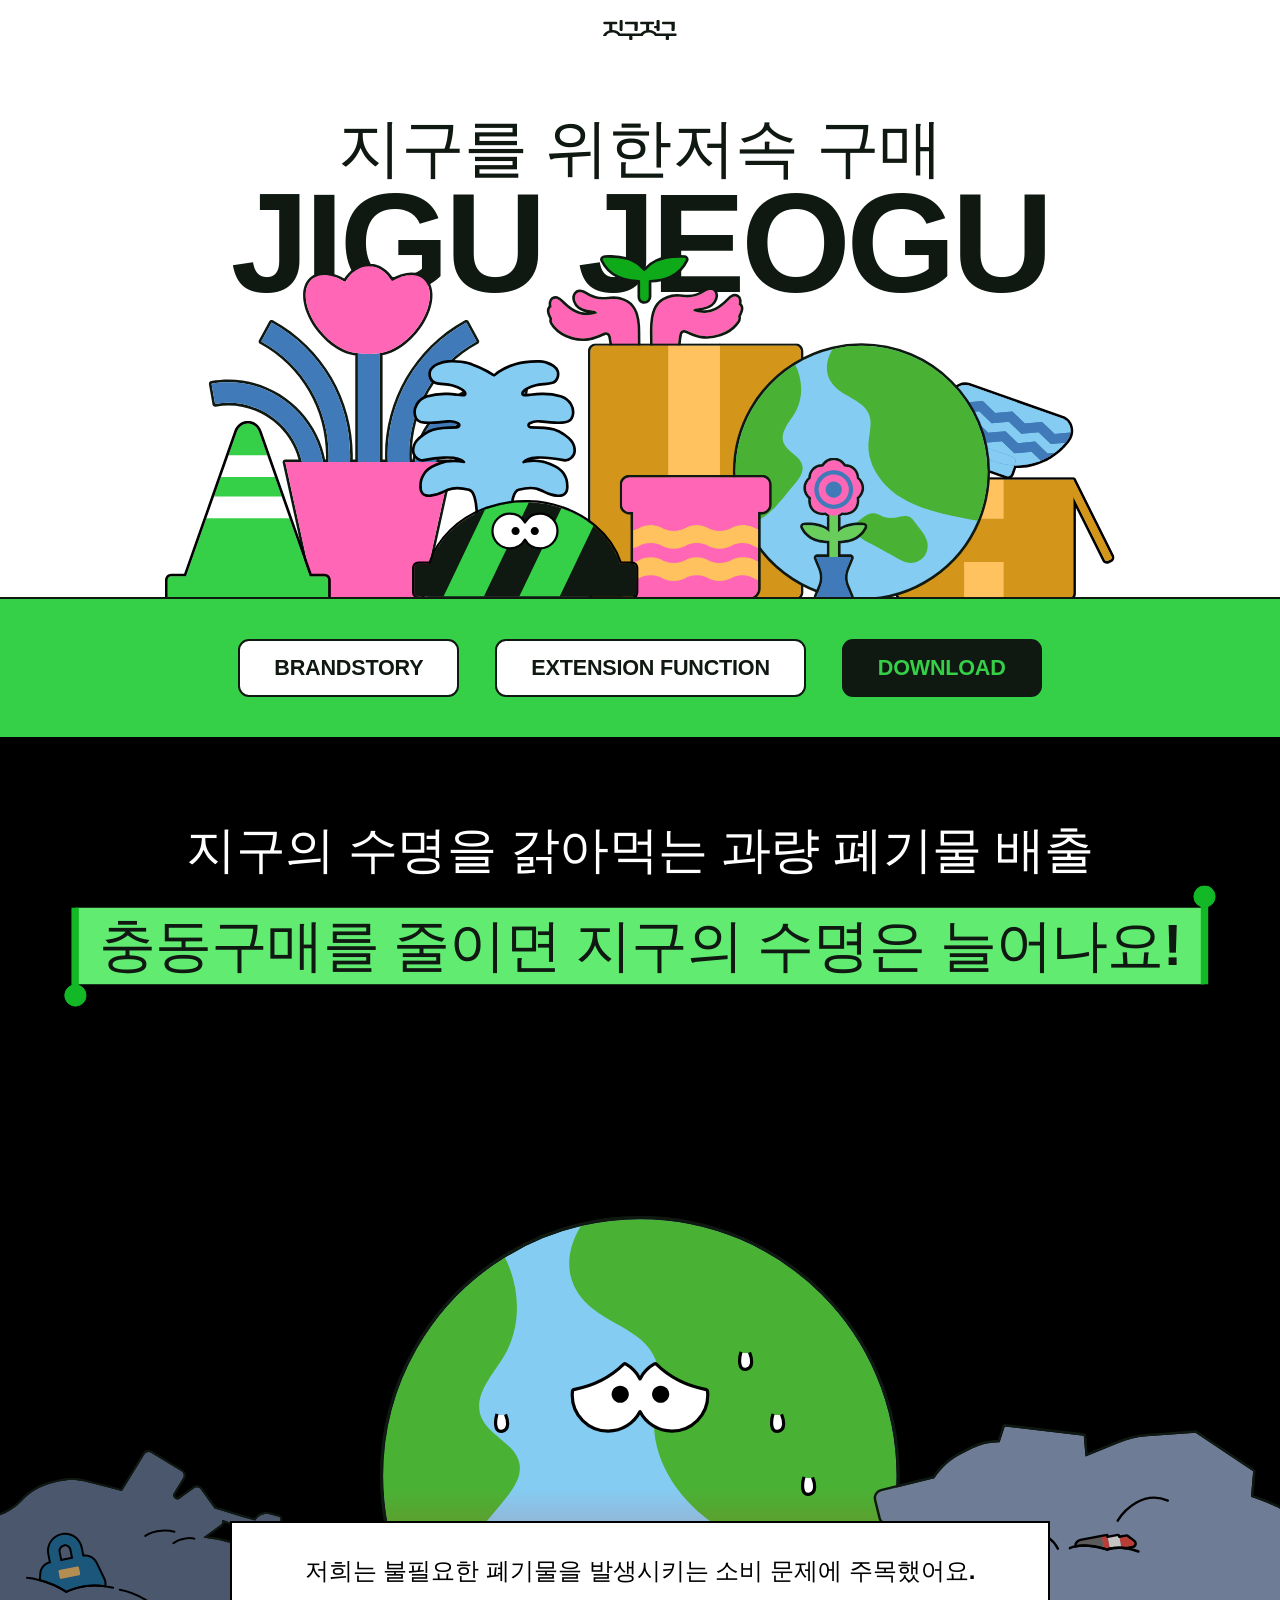
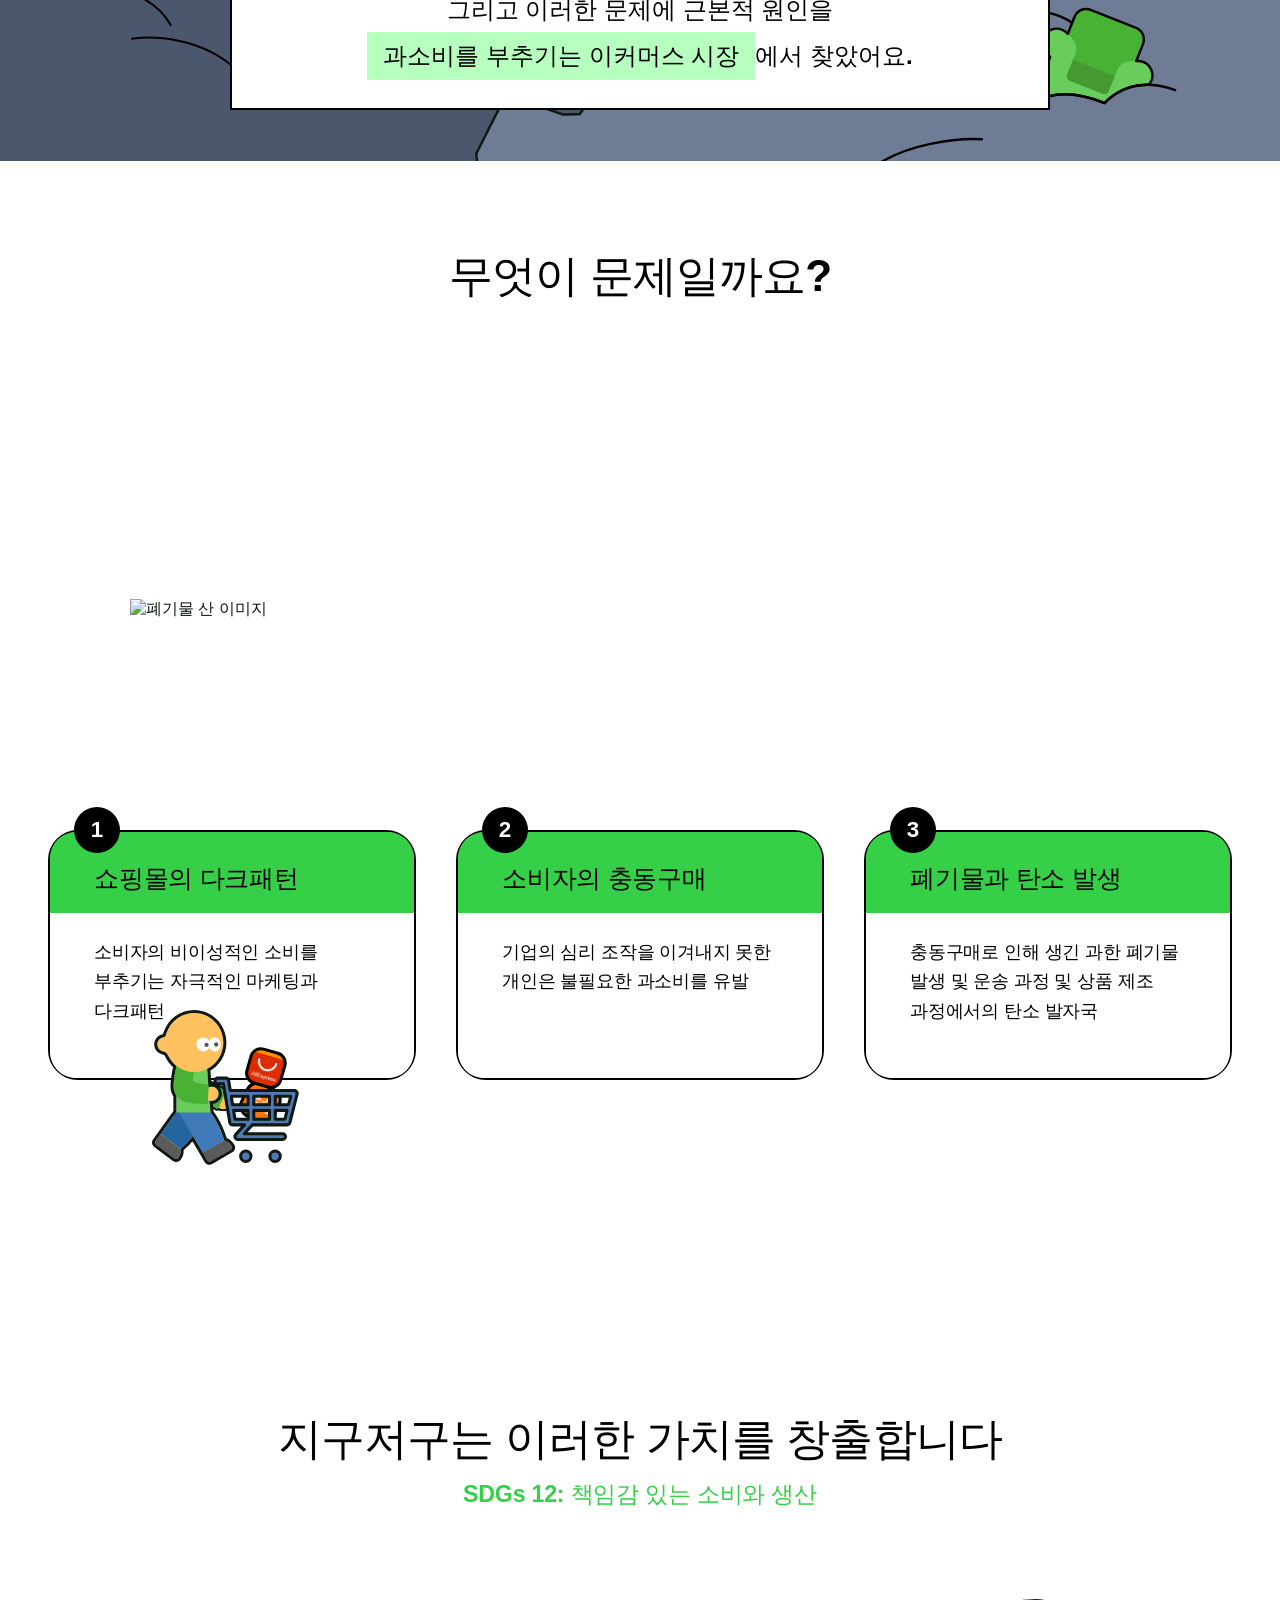
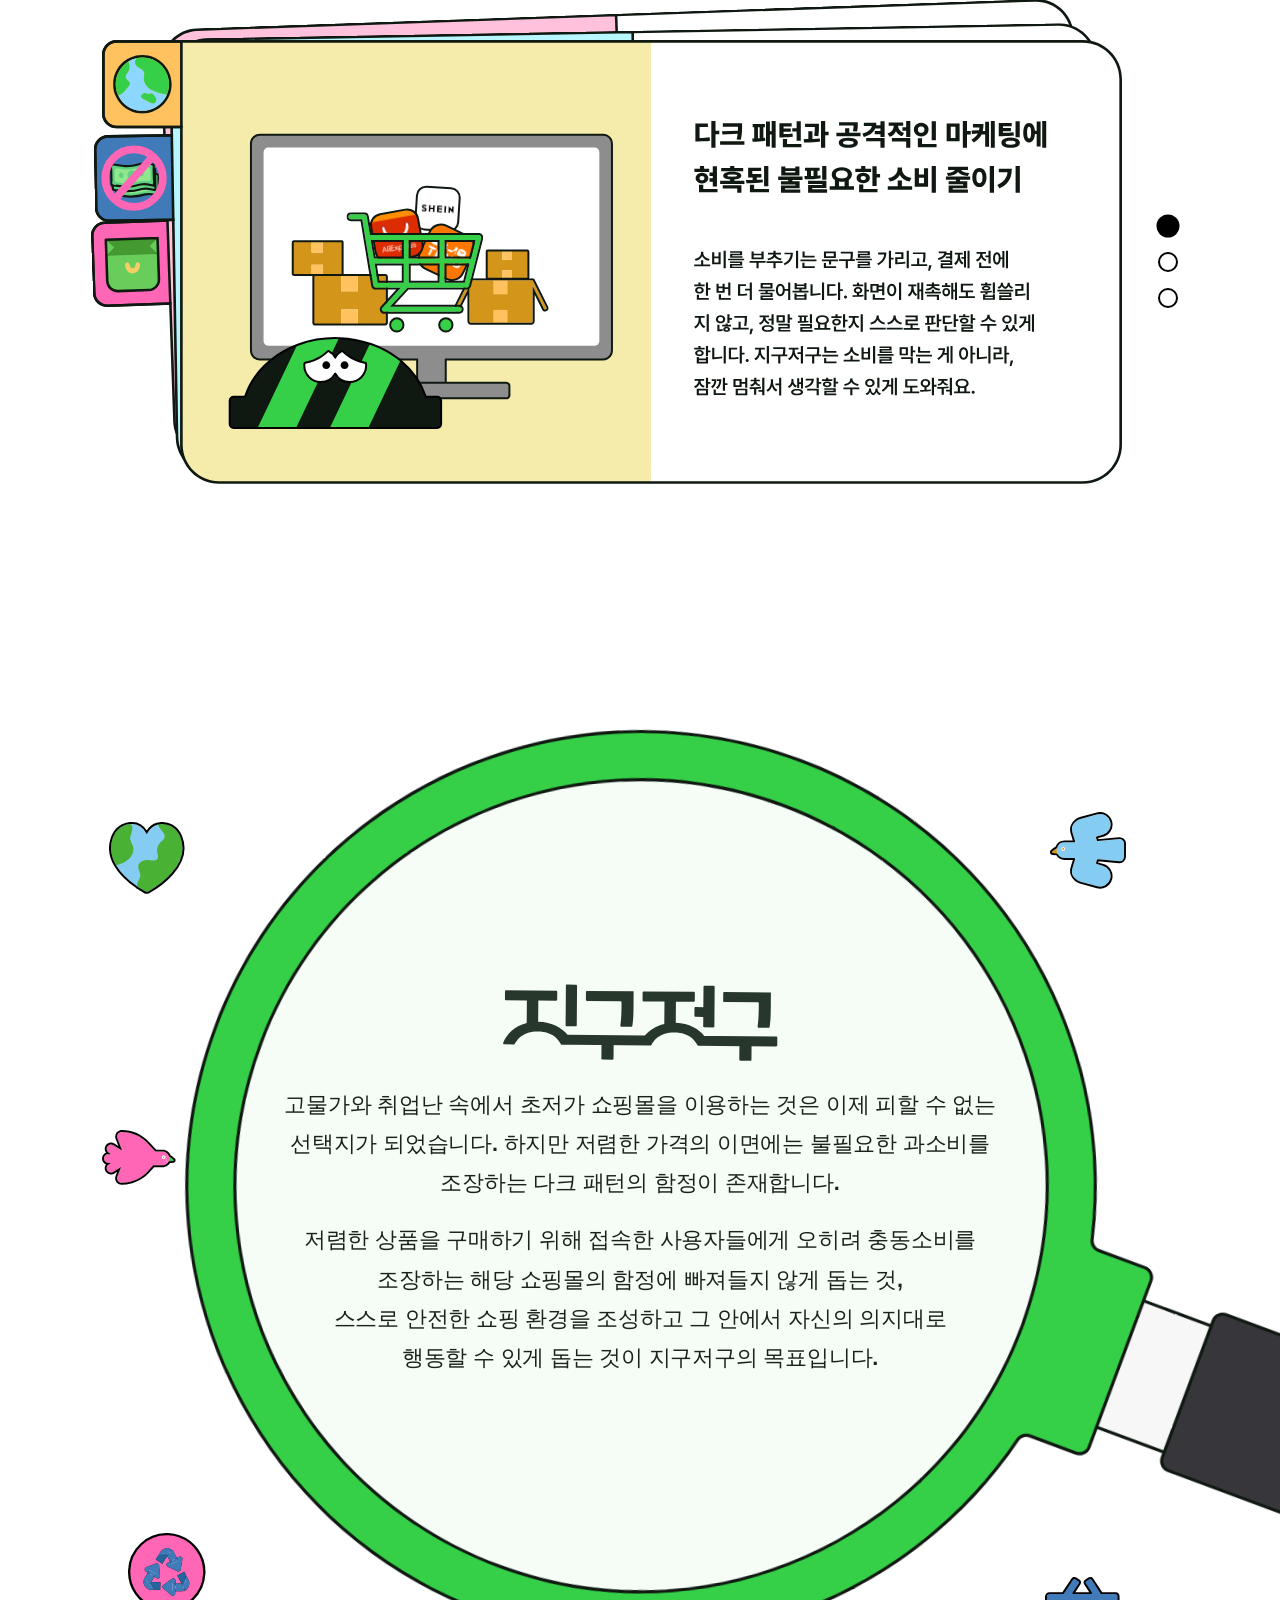
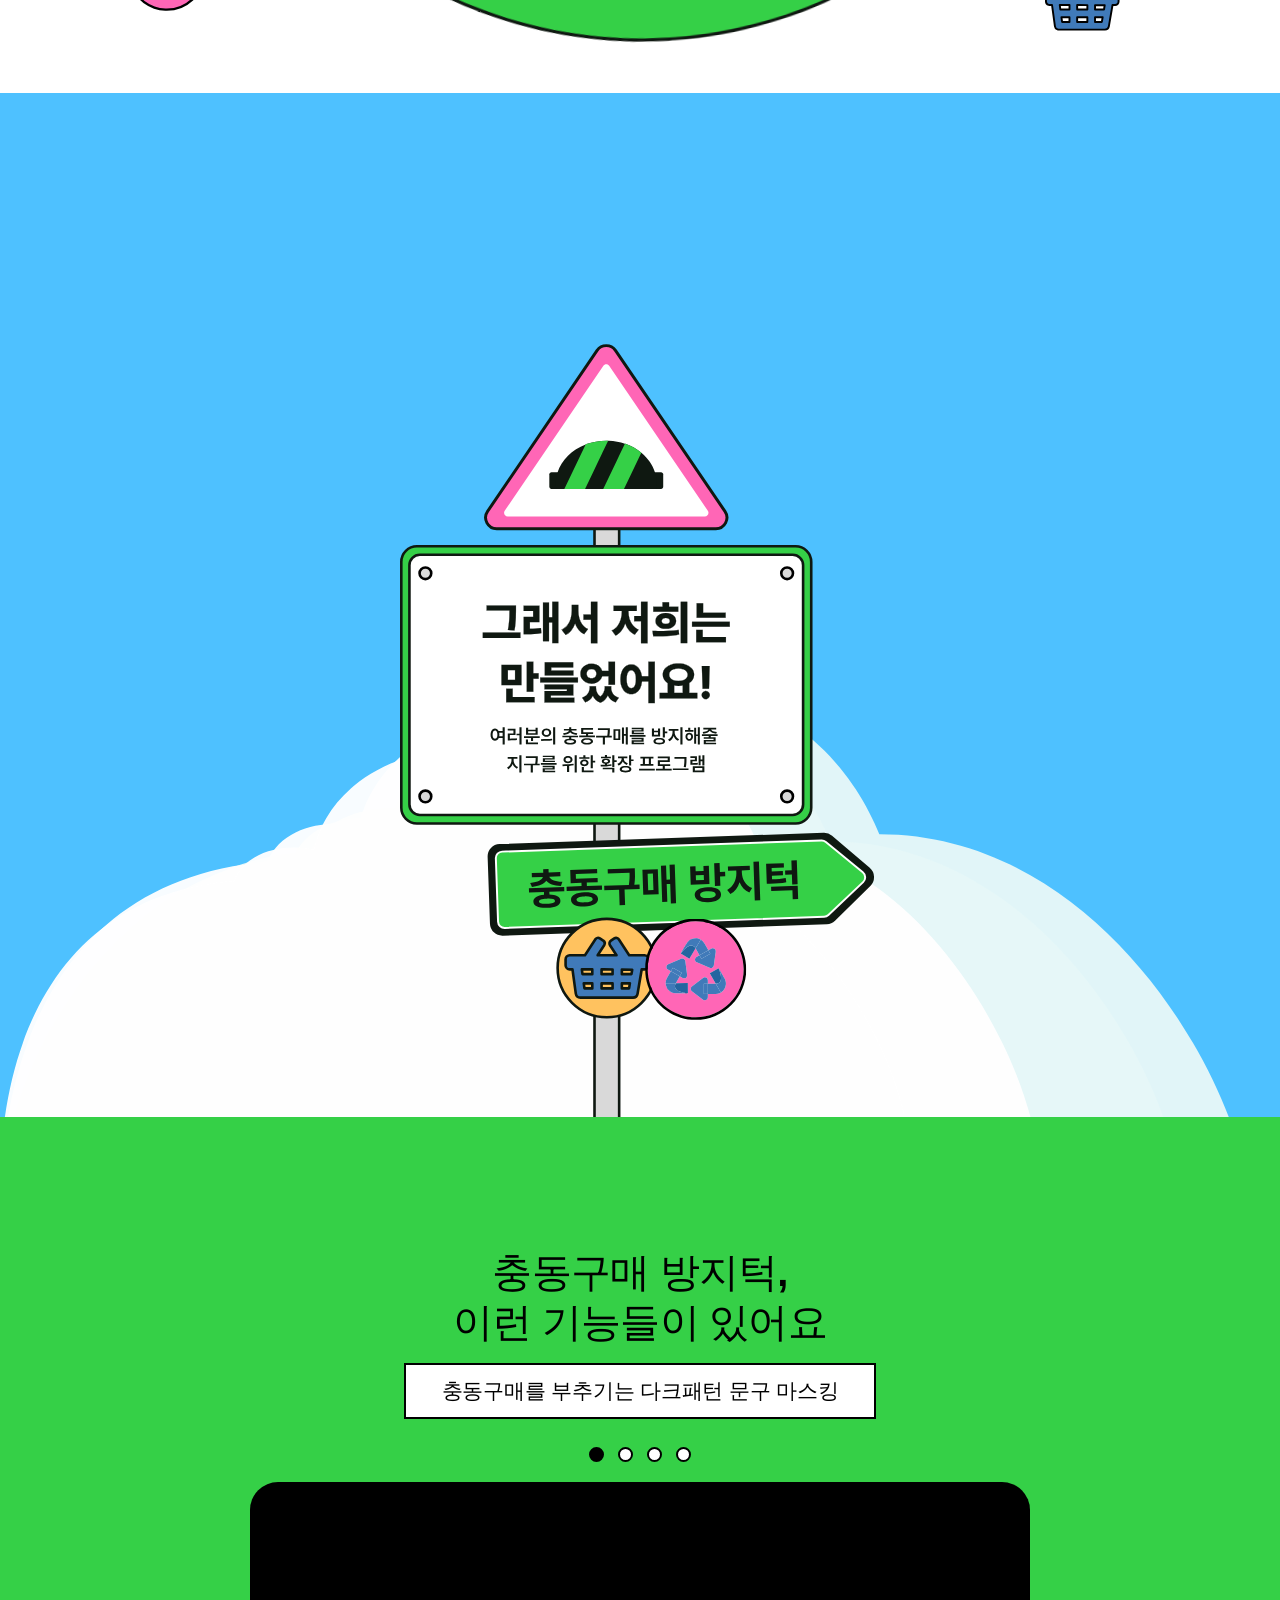
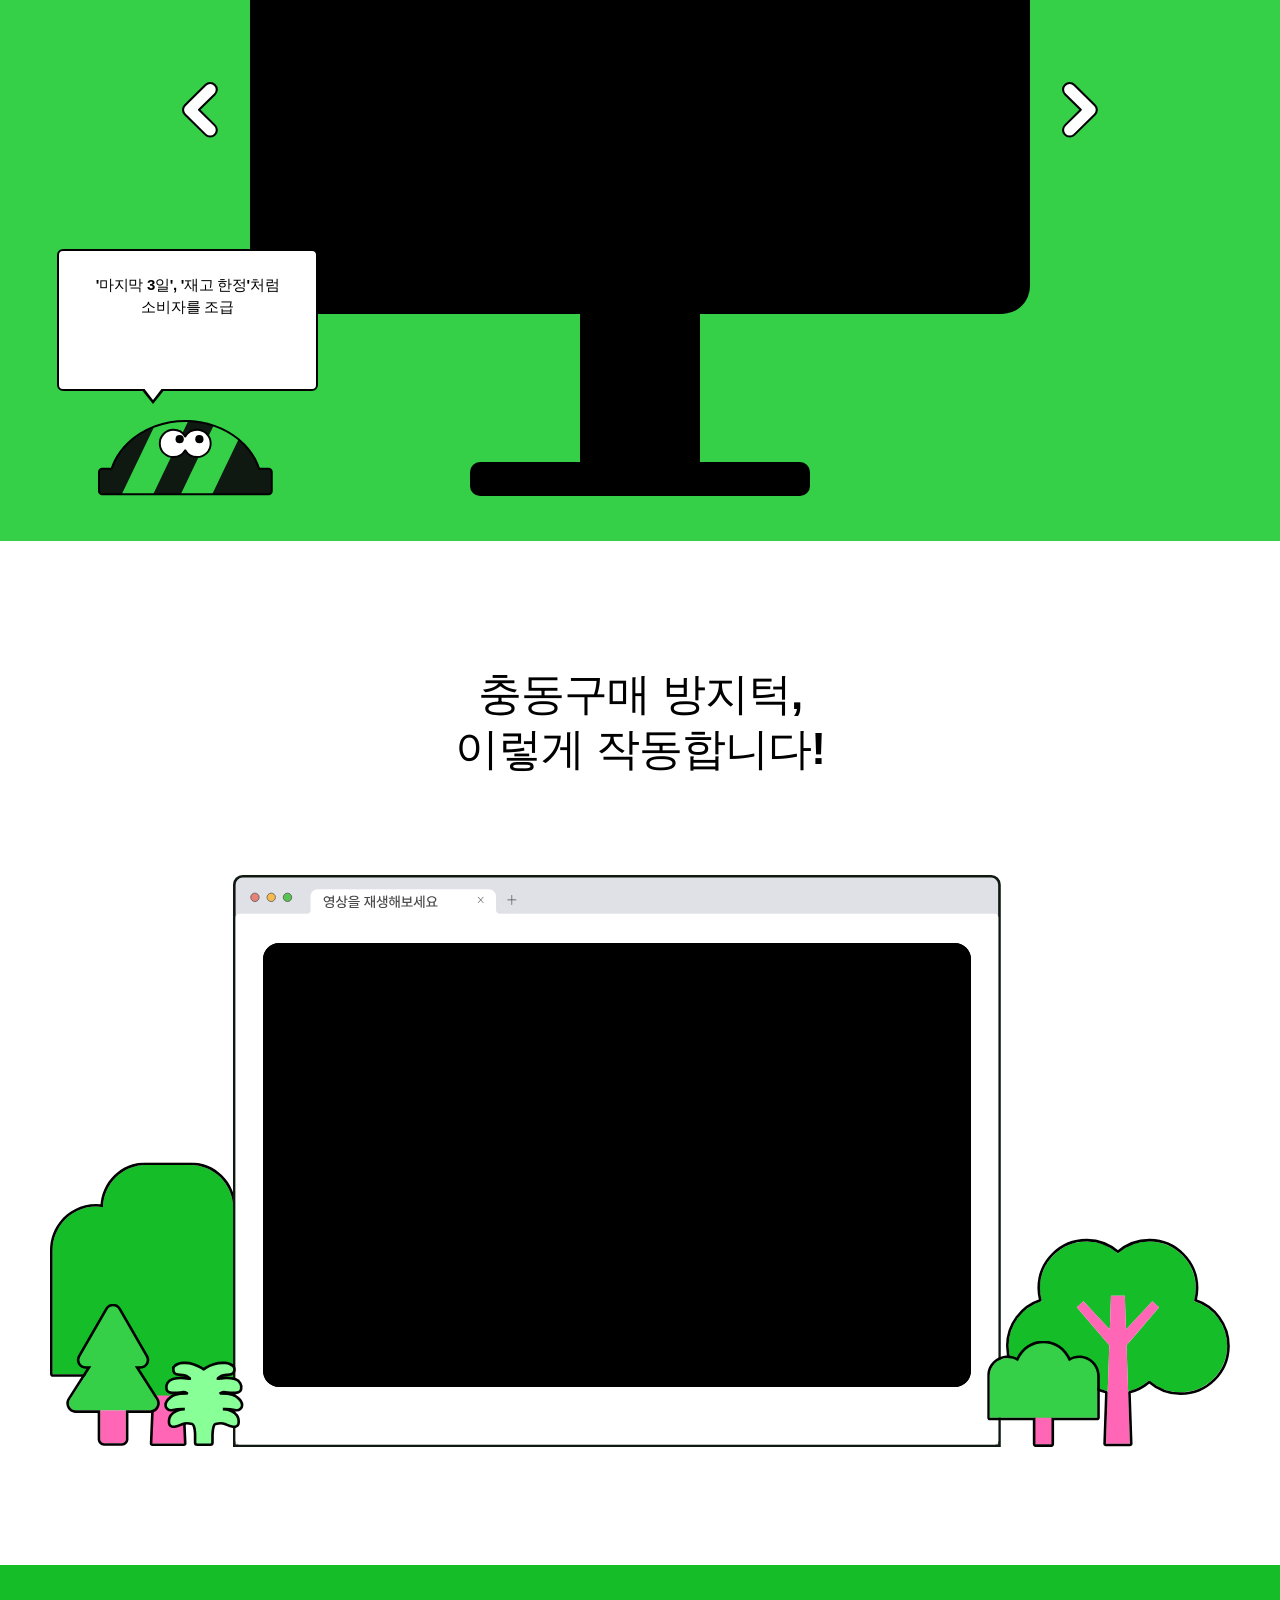
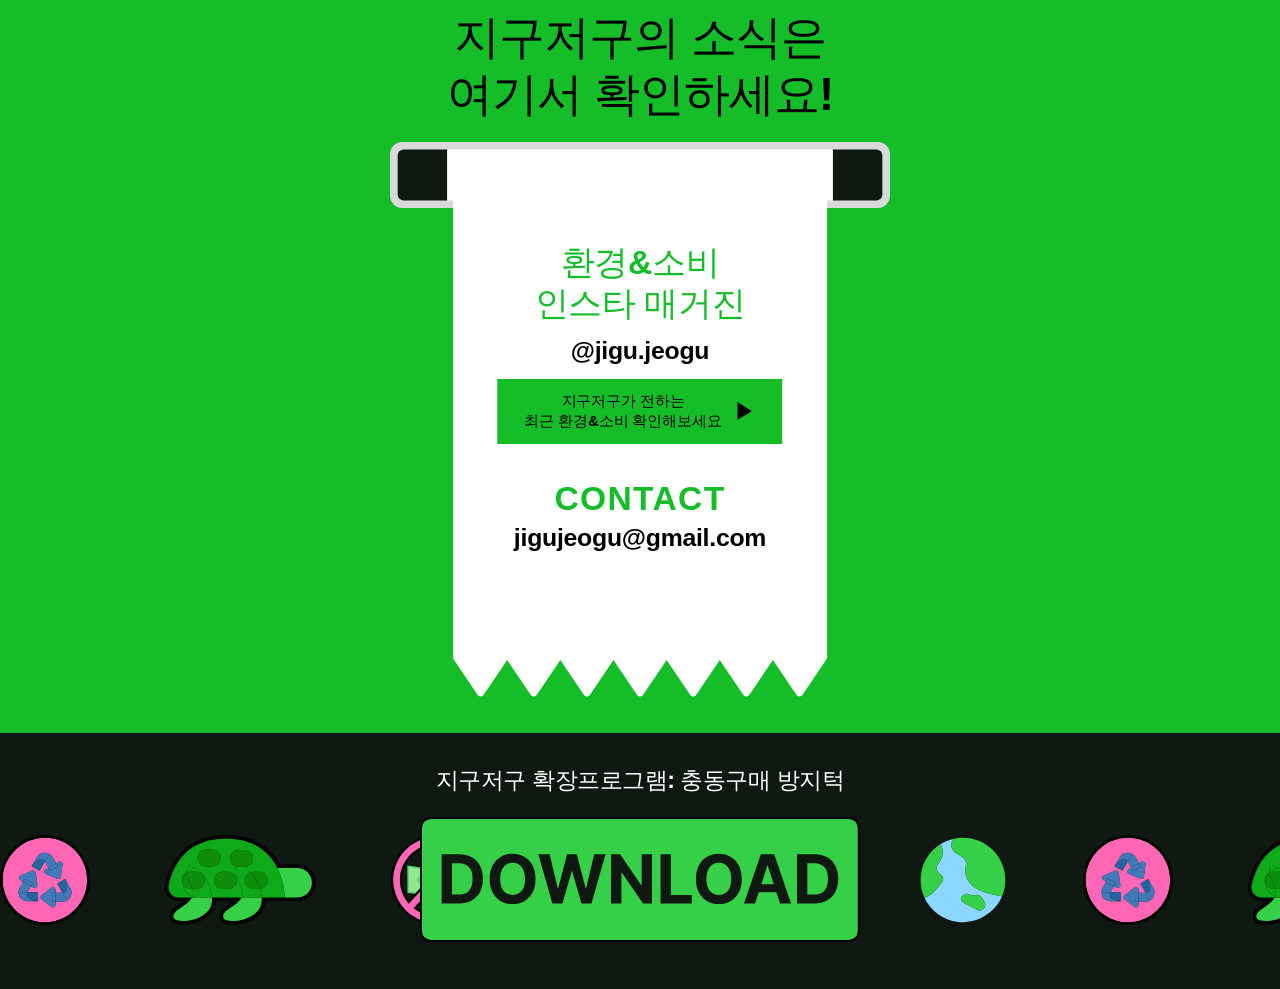
==== home.html @ 60b95a1e "update" ====
<!DOCTYPE html>
<html lang="ko">
<head>
  <meta charset="UTF-8">
  <meta name="apple-mobile-web-app-capable" content="yes">
  <meta name="apple-mobile-web-app-status-bar-style" content="black-translucent">
  <meta name="viewport" content="width=device-width, initial-scale=1, viewport-fit=cover">
  <link rel="manifest" href="manifest.json">
  <title>JIGU JEOGU | 지구를 위한 저속 구매</title>
  <meta name="description" content="지구를 위한 저속 구매, JIGU JEOGU. 브랜드 홈페이지 전체 스크롤 페이지.">
  <!-- Preload Pretendard Fonts -->
  <link rel="preload" as="font" type="font/woff2" crossorigin href="https://cdn.jsdelivr.net/gh/orioncactus/pretendard@v1.3.9/dist/web/static/woff2/Pretendard-ExtraBold.woff2">
  <link rel="preload" as="font" type="font/woff2" crossorigin href="https://cdn.jsdelivr.net/gh/orioncactus/pretendard@v1.3.9/dist/web/static/woff2/Pretendard-Bold.woff2">
  <link rel="stylesheet" href="https://cdn.jsdelivr.net/gh/orioncactus/pretendard@v1.3.9/dist/web/static/pretendard.min.css">
  <link rel="stylesheet" href="style.css">
  <style>
    /* Override body.pageX-body selectors to work as wrapper classes in merged page */
    html, body {
      margin: 0;
      padding: 0;
      background-color: #FFFFFF;
    }

    /* Page 1 overrides - originally body.page1-body .xxx */
    .page1-body .ipad-device-container {
      height: auto !important;
      min-height: 0 !important;
      max-height: none !important;
    }
    .page1-body .ipad-screen-body {
      min-height: 0 !important;
    }
    .page1-body .top-title-overlay {
      padding-top: 15px !important;
      top: 0px !important;
      gap: 30px !important;
    }
    .page1-body .header-logo-img {
      transform: translateY(0px) !important;
    }
    .page1-body .sub-title-text {
      font-size: clamp(2.5rem, 5.0vw, 4.0rem) !important;
      margin-bottom: 30px !important;
      font-weight: 800 !important;
      transform: translateY(35px) !important;
    }
    .page1-body .main-title-text {
      font-size: clamp(4.3rem, 11.0vw, 9.5rem) !important;
      margin-top: -10px !important;
    }
    .page1-body .props-illustration-wrapper {
      max-width: 950px !important;
    }
    .page1-body .central-graphics-section {
      margin-top: 255px !important;
      flex: none !important;
    }

    /* Each page section wrapper */
    .page-section {
      width: 100%;
      position: relative;
    }
  </style>
</head>
<body>


  <!-- ==================== PAGE 1 ==================== -->
  <div class="page-section page1-body" id="page-section-1">

  <!-- iPad 12.9-inch Landscape Primary Container -->
  <main class="ipad-device-container" id="ipad-container-1">
    <div class="ipad-screen-body">

      <!-- OVERLAY TITLE GROUP (OUT OF NORMAL FLOW) -->
      <div class="top-title-overlay">
        <!-- 1. HEADER SECTION -->
        <header class="ipad-header">
          <div class="header-logo-container">
            <img src="assets/1-logo.svg" alt="지구저구 로고" class="header-logo-img">
          </div>
        </header>

        <!-- 2. MAIN TITLE SECTION (CENTERED IN UPPER WHITE SPACE ABOVE MAIN GRAPHIC) -->
        <section class="main-title-section">
          <p class="sub-title-text">지구를 위한<br class="mobile-br">저속 구매</p>
          <h1 class="main-title-text">JIGU JEOGU</h1>
        </section>
      </div>

      <!-- SPACER TO KEEP GRAPHIC AT BOTTOM -->
      <div class="top-spacer" style="display: none;"></div>

      <!-- 3. CENTRAL GRAPHICS SECTION (WHITE BACKGROUND & PERFECT STROKE OVERLAP AT BOTTOM) -->
      <section class="central-graphics-section">
        <div class="props-illustration-wrapper">
          <!-- Main Props Illustration -->
          <img src="assets/1-props.svg" alt="지구저구 소품 일러스트" class="props-svg-img">

          <!-- Jeogu Mascot positioned with pupil tracking -->
          <div class="jeogu-gap-mascot">
            <svg width="309" height="136" viewBox="0 0 309 136" fill="none" xmlns="http://www.w3.org/2000/svg" class="jeogu-mascot-svg" id="jeogu-hero-svg">
              <!-- Jeogu Artwork Replaced from updated assets/1-jeogu.svg -->
              <path d="M303.774 91.9628V125.022C303.774 128.153 301.237 130.69 298.106 130.69H8.66248C5.53654 130.69 3 128.153 3 125.022V91.9628C3 88.8368 5.53654 86.3003 8.66248 86.3003H298.106C301.237 86.3003 303.774 88.8368 303.774 91.9628Z" fill="#0F1811"/>
              <path d="M286.571 116.147C286.571 121.073 286.202 125.925 285.481 130.682H21.2925C20.5715 125.925 20.2031 121.073 20.2031 116.147C20.2031 106.253 21.6977 96.6545 24.5079 87.5082C24.6342 87.103 24.7605 86.6978 24.892 86.2926C35.4329 53.4439 62.9663 26.5472 98.9672 12.8384C99.6093 12.5963 100.257 12.3542 100.909 12.1174C117.012 6.24442 134.752 2.99219 153.387 2.99219C155.06 2.99219 156.729 3.0185 158.386 3.07112C158.949 3.08691 159.507 3.10797 160.07 3.13429C175.032 3.76053 189.34 6.4865 202.607 10.9702C203.07 11.128 203.528 11.2859 203.986 11.4438C219.716 16.9379 233.94 24.9158 245.97 34.7989C246.276 35.0515 246.581 35.3041 246.886 35.5567C263.358 49.3602 275.619 66.7739 281.877 86.2926C282.013 86.6978 282.14 87.103 282.266 87.5082C285.076 96.6545 286.571 106.253 286.571 116.147Z" fill="#0F1811"/>
              <path d="M158.395 3.07112L143.365 34.5147L142.223 36.9039L136.529 48.8235L132.056 58.1802L118.621 86.2926L97.4075 130.682H42.6562L63.8747 86.2926L98.9757 12.8384C99.6177 12.5963 100.265 12.3542 100.918 12.1174C117.021 6.24442 134.761 2.99219 153.395 2.99219C155.069 2.99219 156.737 3.0185 158.395 3.07112Z" fill="#35D047"/>
              <path d="M245.976 34.7974L221.363 86.2912L200.15 130.681H145.398L166.617 86.2912L181.157 55.8686L187.599 42.386L202.613 10.9688C203.076 11.1266 203.533 11.2845 203.991 11.4424C219.721 16.9364 233.946 24.9144 245.976 34.7974Z" fill="#35D047"/>
              <path d="M173.648 18.5479C186.649 18.5479 197.187 29.0865 197.188 42.0869C197.188 55.0875 186.649 65.6269 173.648 65.627C164.83 65.627 157.149 60.7746 153.119 53.5977C149.09 60.7745 141.408 65.627 132.59 65.627C119.589 65.6268 109.051 55.0874 109.051 42.0869C109.051 29.0866 119.59 18.5481 132.59 18.5479C141.408 18.5479 149.089 23.3991 153.119 30.5752C157.149 23.399 164.831 18.5479 173.648 18.5479Z" fill="white" stroke="black" stroke-width="3" stroke-linecap="round" stroke-linejoin="round"/>
              <!-- Left Pupil -->
              <path d="M140.378 47.6025C143.424 47.6025 145.894 45.1333 145.894 42.0874C145.894 39.0415 143.424 36.5723 140.378 36.5723C137.332 36.5723 134.863 39.0415 134.863 42.0874C134.863 45.1333 137.332 47.6025 140.378 47.6025Z" fill="black" class="jeogu-pupil left-pupil"/>
              <!-- Right Pupil -->
              <path d="M166.394 47.6025C169.44 47.6025 171.909 45.1333 171.909 42.0874C171.909 39.0415 169.44 36.5723 166.394 36.5723C163.348 36.5723 160.879 39.0415 160.879 42.0874C160.879 45.1333 163.348 47.6025 166.394 47.6025Z" fill="black" class="jeogu-pupil right-pupil"/>
              <path d="M153.387 1.5C155.074 1.5 156.756 1.52708 158.428 1.58008C159.001 1.59614 159.569 1.61682 160.141 1.64355L160.14 1.64453C174.768 2.25745 188.784 4.85847 201.828 9.1377L203.088 9.55664L203.092 9.55859C203.557 9.71733 204.018 9.87558 204.475 10.0332L204.48 10.0352C219.874 15.4117 233.851 23.1468 245.775 32.7158L246.923 33.6475L246.927 33.6514L247.843 34.4092L247.85 34.415C264.222 48.1356 276.514 65.4075 282.965 84.8008H298.106C302.065 84.8009 305.274 88.0077 305.274 91.9629V125.022C305.274 128.982 302.066 132.189 298.106 132.189H8.66211C4.70715 132.189 1.50024 128.981 1.5 125.022V91.9629C1.5 88.0086 4.70791 84.801 8.66211 84.8008H23.8076C34.7522 51.9268 62.4567 25.1441 98.4336 11.4443L98.4385 11.4424C99.0825 11.1996 99.7364 10.9548 100.397 10.7148C116.665 4.78211 134.579 1.50003 153.387 1.5Z" stroke="black" stroke-width="3" stroke-linecap="round" stroke-linejoin="round"/>
            </svg>
          </div>
        </div>
      </section>

      <!-- 4. BOTTOM RECTANGLE WITH BUTTONS (#35D047 + PERFECT 4px STROKE OVERLAP) -->
      <footer class="bottom-green-rectangle">
        <div class="nav-buttons-group">
          <button class="nav-round-btn btn-download-1" id="btn-download-1">BRANDSTORY</button>
          <button class="nav-round-btn btn-extension" id="btn-extension">EXTENSION FUNCTION</button>
          <button class="nav-round-btn btn-download-2" id="btn-download-2">DOWNLOAD</button>
        </div>
      </footer>

    </div>
  </main>

  </div>

  <!-- ==================== PAGE 2 ==================== -->
  <div class="page-section page2-body" id="page-section-2">

  <!-- iPad 12.9-inch Landscape Container (Same Aspect Ratio & Canvas Size as Page 1) -->
  <main class="ipad-device-container page2-container" id="ipad-container-2">
    <div class="ipad-screen-body page2-screen-body">

      <!-- TOP PORTION: PURE BLACK BACKGROUND WITH HEADLINE & EARTH GRAPHICS -->
      <section class="sec2-top-dark-section">
        
        <!-- HEADLINE TEXT AREA ABOVE EARTH -->
        <div class="sec2-headline-container">
          <p class="sec2-sub-headline desktop-only">지구의 수명을 갉아먹는 과량 폐기물 배출</p>
          <p class="sec2-sub-headline mobile-only" style="display: none;">지구의 수명을<br class="mobile-br">갉아먹는<br class="mobile-br">과량 폐기물 배출</p>
          
          <!-- Bottom line with 2-line.svg highlight drag background -->
          <div class="sec2-highlight-text-wrapper desktop-only">
            <img src="assets/2-line.svg" alt="텍스트 하이라이트 밑줄" class="sec2-underline-img">
            <span class="sec2-main-headline-text">충동구매를 줄이면 지구의 수명은 늘어나요!</span>
          </div>
          
          <div class="sec2-highlight-text-wrapper-mobile mobile-only" style="display: none;">
            <div class="sec2-highlight-line-wrapper">
              <img src="assets/2-line2.svg" alt="밑줄 1" class="sec2-underline-img-mobile underline-top">
              <span class="sec2-main-headline-text-mobile">충동구매를 줄이면</span>
            </div>
            <div class="sec2-highlight-line-wrapper">
              <img src="assets/2-line3.svg" alt="밑줄 2" class="sec2-underline-img-mobile underline-bottom">
              <span class="sec2-main-headline-text-mobile">지구의 수명은 늘어나요!</span>
            </div>
          </div>
        </div>

        <!-- CENTRAL GRAPHICS: EARTH & CORNER TRASH PILES & SWEAT DROPS -->
        <div class="sec2-graphics-wrapper">
          <div class="sec2-graphics-inner-group">
          
          <!-- Left Trash Pile (2-trash2.svg) - Corner Edge-to-Edge Placement -->
          <img src="assets/2-trash2.svg" alt="쓰레기더미 2" class="trash-pile-left">

          <!-- Center Earth (2-earth1.svg Inline with Sweat Drops & Pupil Tracking) -->
          <div class="sec2-earth-container">
            <!-- 2-earth1.svg Inline -->
            <svg width="653" height="653" viewBox="0 0 653 653" fill="none" xmlns="http://www.w3.org/2000/svg" class="sec2-earth-svg" id="sec2-earth-svg">
              <path d="M326.285 2C505.382 2.00008 650.57 147.188 650.57 326.285C650.57 370.821 641.575 413.264 625.321 451.904C576.238 568.61 460.838 650.562 326.285 650.562C196.461 650.562 84.5124 574.247 32.7109 464.065C13.0448 422.245 2.00002 375.559 2 326.285C2 209.755 63.4978 107.631 155.768 50.4561V50.4551C184.941 32.3835 217.192 18.8584 251.555 10.748H251.556C275.556 5.08686 300.549 2 326.285 2Z" fill="#85CCF2" stroke="#0F1811" stroke-width="4"/>
              <path d="M251.798 101.144C276.684 134.597 331.18 141.287 345.946 180.28C354.608 203.161 345.708 228.476 344.218 252.894C340.786 309.213 378.734 361.578 426.556 391.528C474.379 421.479 531.007 433.328 586.288 444.653C598.351 447.126 610.929 449.409 623.626 451.128C639.778 412.729 648.718 370.549 648.718 326.285C648.71 148.293 504.417 4 326.425 4C300.849 4 276.01 7.06719 252.155 12.6943C235.194 40.9965 230.637 72.6988 251.798 101.144Z" fill="#49B234"/>
              <path d="M130.57 387.336C138.852 377.374 147.134 367.403 155.416 357.441C166.552 344.047 178.4 328.085 175.135 310.973C170.253 285.374 135.61 275.887 126.702 251.389C117.255 225.433 140.587 200.562 155.083 177.047C178.099 139.71 176.53 91.0865 156.938 52.1641C65.2391 108.982 4.11719 210.477 4.11719 326.285C4.11719 375.258 15.0941 421.654 34.6385 463.215C54.0879 456.233 72.3484 445.969 88.1519 432.646C103.995 419.292 117.326 403.274 130.57 387.336Z" fill="#49B234"/>
              <path d="M453.715 444.303C442.311 434.967 428.734 440.531 415.903 442.98C413.588 443.424 411.25 443.749 408.904 443.947C401.446 444.589 393.893 444.034 386.61 442.338C377.987 440.333 370.774 434.571 362.397 432.724C358.26 431.813 354.147 431.781 350.025 432.796C339.191 435.443 329.712 443.313 321.057 449.931C316.825 453.164 313.219 457.412 311.523 462.461C308.448 471.615 312.22 481.958 318.616 489.194C328.507 500.393 343.669 506.575 356.564 513.557C372.106 521.974 387.648 530.391 403.19 538.816C420.333 548.097 438.554 561.372 459.144 559.137C476.153 557.29 490.561 543.151 494.595 526.523C501.396 498.514 481.368 479.12 466.032 458.752C462.22 453.687 458.629 448.33 453.723 444.311L453.715 444.303Z" fill="#49B234"/>
              <path d="M326.285 2C505.382 2.00008 650.57 147.188 650.57 326.285C650.57 370.821 641.575 413.264 625.321 451.904C576.238 568.61 460.838 650.562 326.285 650.562C196.461 650.562 84.5124 574.247 32.7109 464.065C13.0448 422.245 2.00002 375.559 2 326.285C2 209.755 63.4978 107.631 155.768 50.4561V50.4551C184.941 32.3835 217.192 18.8584 251.555 10.748H251.556C275.556 5.08686 300.549 2 326.285 2Z" fill="url(#paint0_linear_2189_1593)" stroke="#0F1811" stroke-width="4"/>
              <path d="M344.722 185.735C345.47 185.393 346.36 185.543 346.955 186.128C355.803 194.835 375.747 211.705 409.656 218.017C410.514 218.177 411.169 218.874 411.275 219.74C411.491 221.497 411.599 223.283 411.599 225.088C411.599 249.952 391.443 270.108 366.579 270.108C349.095 270.108 333.959 260.145 326.506 245.593C319.044 260.144 303.911 270.108 286.426 270.108C261.562 270.108 241.406 249.952 241.406 225.088C241.406 223.284 241.514 221.497 241.729 219.74L241.755 219.58C241.917 218.789 242.544 218.167 243.348 218.017C277.247 211.705 297.192 194.835 306.051 186.127L306.174 186.017C306.806 185.491 307.704 185.402 308.432 185.81C316.152 190.139 322.455 196.684 326.506 204.584C330.551 196.684 336.854 190.139 344.574 185.81L344.722 185.735Z" fill="white" stroke="black" stroke-width="4" stroke-linecap="round" stroke-linejoin="round"/>
              <!-- Left Pupil -->
              <path d="M301.652 234.654C307.597 234.654 312.418 229.834 312.418 223.889C312.418 217.943 307.597 213.124 301.652 213.124C295.706 213.124 290.887 217.943 290.887 223.889C290.887 229.834 295.706 234.654 301.652 234.654Z" fill="black" class="earth-pupil left-pupil"/>
              <!-- Right Pupil -->
              <path d="M352.425 234.654C358.371 234.654 363.19 229.834 363.19 223.889C363.19 217.943 358.371 213.124 352.425 213.124C346.48 213.124 341.66 217.943 341.66 223.889C341.66 229.834 346.48 234.654 352.425 234.654Z" fill="black" class="earth-pupil right-pupil"/>
              <defs>
                <linearGradient id="paint0_linear_2189_1593" x1="326.285" y1="342.81" x2="326.285" y2="757.276" gradientUnits="userSpaceOnUse">
                  <stop stop-color="#FF0000" stop-opacity="0"/>
                  <stop offset="1" stop-color="#FF0000"/>
                </linearGradient>
              </defs>
            </svg>

            <!-- 1 Sweat Drop on Left -->
            <img src="assets/2-earth-sweat.svg" alt="지구 땀 1" class="sweat-drop sweat-left-1">

            <!-- 3 Sweat Drops on Right (Added 1 extra sweat drop on right) -->
            <img src="assets/2-earth-sweat.svg" alt="지구 땀 2" class="sweat-drop sweat-right-1">
            <img src="assets/2-earth-sweat.svg" alt="지구 땀 3" class="sweat-drop sweat-right-2">
            <img src="assets/2-earth-sweat.svg" alt="지구 땀 4" class="sweat-drop sweat-right-3">
          </div>

          <!-- Right Trash Pile (2-trash1.svg) - Pulled Further Down Boldly -->
          <img src="assets/2-trash1.svg" alt="쓰레기더미 1" class="trash-pile-right">

          </div>
        </div>

        <!-- WHITE RECTANGLE CARD OVERLAY ON TOP OF GRAPHICS -->
        <div class="sec2-info-card-overlay">
          <p class="sec2-info-line">저희는 불필요한 폐기물을 발생시키는 소비 문제에 주목했어요.</p>
          <p class="sec2-info-line">그리고 이러한 문제에 근본적 원인을</p>
          <p class="sec2-info-line">
            <span class="highlight-green-box">과소비를 부추기는 이커머스 시장</span>에서 찾았어요.
          </p>
        </div>

      </section>

    </div>
  </main>

  </div>

  <!-- ==================== PAGE 3 ==================== -->
  <div class="page-section page3-body" id="page-section-3">

  <!-- iPad 12.9-inch Landscape Container (1366 x 1024) -->
  <main class="ipad-device-container page3-container" id="ipad-container-3">
    <div class="ipad-screen-body page3-screen-body">

      <!-- TOP HEADLINE -->
      <section class="sec3-top-section">
        <h1 class="sec3-main-title">무엇이 문제일까요?</h1>
      </section>

      <!-- HERO IMAGE SECTION (USING 3-img.svg DIRECTLY WITHOUT DOUBLE BORDER OR DOUBLE TAPES) -->
      <section class="sec3-image-section">
        <div class="sec3-image-wrapper">
          <img src="assets/3-img.svg" alt="폐기물 산 이미지" class="sec3-hero-img">
        </div>
      </section>

      <!-- 3 PROBLEM CARDS ROW -->
      <section class="sec3-cards-section">
        <div class="sec3-cards-container">

          <!-- Card 1 -->
          <div class="problem-card card-1">
            <div class="card-number-badge">1</div>
            <div class="card-header-green">
              <h2 class="card-title">쇼핑몰의 다크패턴</h2>
            </div>
            <div class="card-body-white">
              <p class="card-content">소비자의 비이성적인 소비를 부추기는 자극적인 마케팅과 다크패턴</p>
            </div>
          </div>

          <!-- Card 2 -->
          <div class="problem-card card-2">
            <div class="card-number-badge">2</div>
            <div class="card-header-green">
              <h2 class="card-title">소비자의 충동구매</h2>
            </div>
            <div class="card-body-white">
              <p class="card-content">기업의 심리 조작을 이겨내지 못한 개인은 불필요한 과소비를 유발</p>
            </div>
          </div>

          <!-- Card 3 -->
          <div class="problem-card card-3">
            <div class="card-number-badge">3</div>
            <div class="card-header-green">
              <h2 class="card-title">폐기물과 탄소 발생</h2>
            </div>
            <div class="card-body-white">
              <p class="card-content">충동구매로 인해 생긴 과한 폐기물 발생 및 운송 과정 및 상품 제조 과정에서의 탄소 발자국</p>
            </div>
          </div>

        </div>

        <!-- DECORATIVE SVGS BELOW CARDS (SLIGHTLY OVERLAPPING BOTTOM OF CARDS) -->
        <div class="sec3-decorations-row">
          <img src="assets/3-person.svg" alt="쇼핑하는 사람" class="decor-person">
          <img src="assets/3-dots.svg" alt="연결 점선" class="decor-dashed-line">
          <img src="assets/3-plane.svg" alt="탄소 비행기" class="decor-airplane">
        </div>

      </section>

    </div>
  </main>

  </div>

  <!-- ==================== PAGE 4 ==================== -->
  <div class="page-section page4-body" id="page-section-4">

  <!-- iPad 12.9-inch Landscape Container (1366 x 1024) -->
  <main class="ipad-device-container page4-container" id="ipad-container-4">
    <div class="ipad-screen-body page4-screen-body">

      <!-- TOP HEADLINE & SUB-HEADLINE -->
      <section class="sec4-top-section">
        <h1 class="sec4-main-title">지구저구는 이러한 가치를 창출합니다</h1>
        <p class="sec4-sub-title">SDGs 12: 책임감 있는 소비와 생산</p>
      </section>

      <!-- INTERACTIVE VALUE CARDS STACK SECTION -->
      <section class="sec4-cards-section">
        
        <!-- CARD STACK CONTAINER (CLICKABLE ANYWHERE TO FLIP CARDS) -->
        <div class="sec4-card-deck" id="value-card-deck" title="클릭하여 다음 가치 카드로 넘기기">
          <!-- Card 1: Yellow (4-value1.svg) -->
          <div class="value-card card-yellow active-front" data-index="0">
            <img src="assets/4-value1.svg" alt="가치 1: 다크패턴과 불필요한 소비 줄이기" class="value-card-img">
          </div>

          <!-- Card 2: Blue (4-value2.svg) -->
          <div class="value-card card-blue card-middle" data-index="1">
            <img src="assets/4-value2.svg" alt="가치 2: 비합리적인 소비로 인한 폐기물 없애기" class="value-card-img">
          </div>

          <!-- Card 3: Pink (4-value3.svg) -->
          <div class="value-card card-pink card-back" data-index="2">
            <img src="assets/4-value3.svg" alt="가치 3: 빠르게 사고 쉽게 버리는 소비 방식 조명" class="value-card-img">
          </div>
        </div>

        <!-- VERTICAL INDICATOR DOTS ON THE RIGHT -->
        <div class="sec4-dots-container" id="sec4-dots-container">
          <div class="indicator-dot active-dot" data-dot="0" title="가치 1 카드로 이동"></div>
          <div class="indicator-dot" data-dot="1" title="가치 2 카드로 이동"></div>
          <div class="indicator-dot" data-dot="2" title="가치 3 카드로 이동"></div>
        </div>

      </section>

    </div>
  </main>

  </div>

  <!-- ==================== PAGE 5 ==================== -->
  <div class="page-section page5-body" id="page-section-5">

  <!-- iPad 12.9-inch Landscape Container (1366 x 1024) -->
  <main class="ipad-device-container page5-container" id="ipad-container-5">
    <div class="ipad-screen-body page5-screen-body" id="page5-body">

      <!-- ALL 5 BACKGROUND ICONS DISPLAYED TOGETHER (SAFE ZONES OUTSIDE MAGNIFIER MOTION) -->
      <div class="page5-bg-icons-wrapper page5-all-icons">
        <img src="assets/5-icon1-1.svg" alt="아이콘 1-1" class="page5-icon icon-all-1">
        <img src="assets/5-icon2-1.svg" alt="아이콘 2-1" class="page5-icon icon-all-2">
        <img src="assets/5-icon2-2.svg" alt="아이콘 2-2" class="page5-icon icon-all-3">
        <img src="assets/5-icon1-3.svg" alt="아이콘 1-3" class="page5-icon icon-all-4">
        <img src="assets/5-icon2-3.svg" alt="아이콘 2-3" class="page5-icon icon-all-5">
      </div>

      <!-- PHASE 1: INITIAL CENTERED TITLE + SUBTEXT -->
      <div class="page5-center-content page5-phase1-content" id="page5-phase1">
        <img src="assets/5-logo.svg" alt="지구저구 메인 로고" class="page5-main-logo">
        <p class="page5-sub-text">지구를 위한 저속 구매</p>
      </div>

      <!-- PHASE 2: TRANSITIONED TARGET DESCRIPTION CONTENT -->
      <div class="page5-center-content page5-phase2-content" id="page5-phase2">
        <img src="assets/5-logo.svg" alt="지구저구 상단 로고" class="page5-lens-logo">
        <div class="page5-body-text">
          <p>고물가와 취업난 속에서 초저가 쇼핑몰을<br class="mobile-br"> 이용하는 것은 이제 피할 수 없는<br class="desktop-br"> 선택지가<br class="mobile-br"> 되었습니다. 하지만 저렴한 가격의 이면에는<br class="mobile-br"> 불필요한 과소비를<br class="desktop-br"> 조장하는 다크 패턴의 함정이 존재합니다.</p>
          <p>저렴한 상품을 구매하기 위해 접속한 사용자들에게<br class="mobile-br"> 오히려 충동소비를 <br class="desktop-br">조장하는<br class="mobile-br"> 해당 쇼핑몰의 함정에 빠져들지 않게 돕는 것,<br class="desktop-br"> <br class="mobile-br">스스로 안전한 쇼핑 환경을 조성하고 그 안에서<br class="mobile-br"> 자신의 의지대로 <br class="desktop-br">행동할 수 있게 돕는 것이<br class="mobile-br"> 지구저구의 목표입니다.</p>
        </div>
      </div>

      <!-- OVERLAY MAGNIFYING GLASS -->
      <div class="page5-magnifier-overlay">
        <img src="assets/5-glass2-1.svg" alt="돋보기 2-1" class="magnifier-inspecting-img">
      </div>

    </div>
  </main>

  </div>

  <!-- ==================== PAGE 6 ==================== -->
  <div class="page-section page6-body" id="page-section-6">

  <!-- iPad 12.9-inch Landscape Container (1366 x 1024) -->
  <main class="ipad-device-container page6-container" id="ipad-container-6">
    <div class="ipad-screen-body page6-screen-body" id="page6-body">

      <!-- 1. BACKGROUND CLOUDS — v2: Overlapping cluster with small sky gaps -->
      <div class="page6-clouds-layer">
        <!-- BACK CLOUDS (#e7f8f8) - 2 copies -->
        <img src="assets/6-cloud1.svg" alt="배경 구름 BACK 1" class="cloud-img cloud-back-1">
        <img src="assets/6-cloud1.svg" alt="배경 구름 BACK 2" class="cloud-img cloud-back-2">
        <!-- FRONT CLOUDS (white) - 2 copies -->
        <img src="assets/6-cloud2.svg" alt="배경 구름 FRONT 1" class="cloud-img cloud-front-1">
        <img src="assets/6-cloud2.svg" alt="배경 구름 FRONT 2" class="cloud-img cloud-front-2">
      </div>

      <!-- 2. TRUCK & EXHAUST SMOKE ANIMATION (WHEELS FLUSH TO BOTTOM, Z-INDEX: 20) -->
      <div class="page6-truck-layer">
        <div class="truck-assembly">
          <!-- Exhaust Smoke attached trailing behind the truck -->
          <div class="smoke-group">
            <!-- Small grey circle smoke (6-smoke2.svg) placed BEHIND -->
            <img src="assets/6-smoke2.svg" alt="작은 원형 매연" class="smoke-img smoke-circle-small">
            <!-- Big puffy cloud smoke (6-smoke1.svg) -->
            <img src="assets/6-smoke1.svg" alt="트럭 매연 1" class="smoke-img smoke-1">
            <img src="assets/6-smoke1.svg" alt="트럭 매연 2" class="smoke-img smoke-2">
          </div>
          <!-- Truck Body -->
          <img src="assets/6-truck.svg" alt="트럭" class="truck-img">
        </div>
      </div>

      <!-- 3. MAIN CENTER GRAPHIC (6-sign1.svg POLE EXTENDING PAST BOTTOM SCREEN, Z-INDEX: 30) -->
      <div class="page6-main-graphic-layer">
        <img src="assets/6-sign1.svg" alt="메인 표지판" class="main-sign-img">
      </div>

    </div>
  </main>

  </div>

  <!-- ==================== PAGE 7 ==================== -->
  <div class="page-section page7-body" id="page-section-7">

  <!-- iPad 12.9-inch Landscape Container (1366 x 1024) -->
  <main class="ipad-device-container page7-container" id="ipad-container-7">
    <div class="ipad-screen-body page7-screen-body" id="page7-body">

      <!-- 1. TOP HEADER SECTION (MAIN TITLE + SUBTITLE BOX - STRICTLY TRIMMED HTML) -->
      <div class="sec7-header-section">
        <h1 class="sec7-main-title">충동구매 방지턱,<br>이런 기능들이 있어요</h1>
        <div class="sec7-subtitle-box"><div id="sec7-subtitle-text" class="sec7-subtitle-text">충동구매를 부추기는 다크패턴 문구 마스킹</div></div>
      </div>

      <!-- 2. MONITOR & MASCOT CONTAINER SECTION -->
      <div class="sec7-monitor-section">

        <!-- 4-DOT INDICATORS (UNIFORM SIZE & GAP) -->
        <div class="sec7-dots-container">
          <button class="sec7-dot active-dot" data-index="0" aria-label="기능 1"></button>
          <button class="sec7-dot" data-index="1" aria-label="기능 2"></button>
          <button class="sec7-dot" data-index="2" aria-label="기능 3"></button>
          <button class="sec7-dot" data-index="3" aria-label="기능 4"></button>
        </div>

        <!-- PREV BUTTON (LEFT ARROW) -->
        <button class="sec7-nav-btn btn-prev" id="sec7-prev-btn" aria-label="이전 기능">
          <img src="assets/7-arrow-l.svg" alt="이전 화살표" class="nav-arrow-img">
        </button>

        <!-- MAIN MONITOR GRAPHIC WRAPPER (MP4 VIDEO EMBEDDED INSIDE DISPLAY) -->
        <div class="sec7-monitor-wrapper">
          <!-- Single Solid Black Monitor Silhouette SVG (7-monitor1.svg) -->
          <img src="assets/7-monitor1.svg" alt="모니터 실루엣" class="sec7-monitor-img">

          <!-- MP4 VIDEO SCREEN CONTAINER WITH ZOOM CROP CLIP -->
          <div class="sec7-monitor-screen-clip">
            <video id="sec7-monitor-video-0" class="sec7-monitor-video active" src="assets/video/07-1-darkpattern-masking.mp4" autoplay loop muted playsinline preload="auto"></video>
            <video id="sec7-monitor-video-1" class="sec7-monitor-video" src="assets/video/07-2-nudge.mp4" autoplay loop muted playsinline preload="auto"></video>
            <video id="sec7-monitor-video-2" class="sec7-monitor-video" src="assets/video/07-3-shoppingcart.mp4" autoplay loop muted playsinline preload="auto"></video>
            <video id="sec7-monitor-video-3" class="sec7-monitor-video" src="assets/video/07-4-blackwhite.mp4" autoplay loop muted playsinline preload="auto"></video>
          </div>
        </div>

        <!-- NEXT BUTTON (RIGHT ARROW) -->
        <button class="sec7-nav-btn btn-next" id="sec7-next-btn" aria-label="다음 기능">
          <img src="assets/7-arrow-r.svg" alt="다음 화살표" class="nav-arrow-img">
        </button>

        <!-- 3. SPEECH BUBBLE & TEXT LAYER (CSS-BUILT AUTO-RESIZING BUBBLE) -->
        <div class="sec7-speech-wrapper">
          <div class="sec7-speech-bubble">
            <div class="sec7-speech-text-common sec7-speech-text-hidden" id="sec7-speech-hidden"></div>
            <div class="sec7-speech-text-common sec7-speech-text" id="sec7-speech-text"></div>
          </div>
        </div>

        <!-- 4. JEOGU MASCOT (WITH ENLARGED DYNAMIC MOUSE PUPIL TRACKING) -->
        <div class="sec7-jeogu-wrapper">
          <svg id="sec7-jeogu-svg" class="sec7-jeogu-img" width="238" height="103" viewBox="0 0 238 103" fill="none" xmlns="http://www.w3.org/2000/svg">
            <path d="M236.328 70.843V96.6718C236.328 99.1182 234.346 101.1 231.9 101.1H5.75998C3.31771 101.1 1.33594 99.1182 1.33594 96.6718V70.843C1.33594 68.4007 3.31771 66.4189 5.75998 66.4189H231.9C234.346 66.4189 236.328 68.4007 236.328 70.843Z" fill="#0F1811"/>
            <path d="M222.892 89.7378C222.892 93.5862 222.604 97.3771 222.041 101.094H15.6323C15.0691 97.3771 14.7812 93.5862 14.7812 89.7378C14.7812 82.0081 15.9489 74.5086 18.1445 67.3627C18.2432 67.0461 18.3419 66.7295 18.4447 66.4129C26.6801 40.7486 48.1918 19.7344 76.3189 9.02378C76.8205 8.83464 77.3263 8.64552 77.8361 8.4605C90.4175 3.872 104.278 1.33105 118.837 1.33105C120.144 1.33105 121.447 1.35161 122.743 1.39273C123.182 1.40506 123.618 1.42152 124.058 1.44207C135.747 1.93135 146.927 4.06113 157.292 7.56418C157.654 7.68753 158.011 7.81087 158.369 7.93422C170.659 12.2267 181.772 18.4598 191.171 26.1813C191.41 26.3787 191.648 26.576 191.887 26.7734C204.756 37.558 214.336 51.1631 219.224 66.4129C219.331 66.7295 219.43 67.0461 219.529 67.3627C221.724 74.5086 222.892 82.0081 222.892 89.7378Z" fill="#0F1811"/>
            <path d="M122.746 1.39273L111.003 25.9593L110.111 27.8259L105.662 37.1386L102.167 44.449L91.6707 66.4129L75.097 101.094H32.3203L48.8981 66.4129L76.3222 9.02378C76.8238 8.83464 77.3295 8.64552 77.8394 8.4605C90.4207 3.872 104.281 1.33105 118.84 1.33105C120.147 1.33105 121.451 1.35161 122.746 1.39273Z" fill="#35D047"/>
            <path d="M191.17 26.1806L171.94 66.4122L155.367 101.093H112.59L129.168 66.4122L140.528 42.6433L145.56 32.1095L157.291 7.56348C157.653 7.68682 158.01 7.81017 158.368 7.93351C170.657 12.226 181.771 18.4591 191.17 26.1806Z" fill="#35D047"/>
            <path d="M134.661 13.3193C144.909 13.3195 153.217 21.6269 153.217 31.875C153.217 42.1233 144.909 50.4315 134.661 50.4316C127.812 50.4316 121.835 46.718 118.622 41.1982C115.409 46.7182 109.431 50.4316 102.582 50.4316C92.3339 50.4314 84.0264 42.1232 84.0264 31.875C84.0266 21.627 92.334 13.3196 102.582 13.3193C109.43 13.3193 115.409 17.0317 118.622 22.5508C121.835 17.0318 127.813 13.3193 134.661 13.3193Z" fill="white" stroke="black" stroke-width="2.67372" stroke-linecap="round" stroke-linejoin="round"/>
            <!-- Left Pupil (Enlarged Radius r=5.6) -->
            <circle class="left-pupil" cx="111.051" cy="26.0286" r="5.6" fill="black"/>
            <!-- Right Pupil (Enlarged Radius r=5.6) -->
            <circle class="right-pupil" cx="137.871" cy="26.0286" r="5.6" fill="black"/>
            <path d="M231.9 66.4188H219.22C214.331 51.169 204.751 37.5639 191.882 26.7792C191.644 26.5819 191.405 26.3845 191.167 26.1872C181.768 18.4657 170.654 12.2325 158.365 7.94008C158.007 7.81673 157.649 7.69338 157.287 7.57004C146.922 4.06699 135.743 1.9372 124.054 1.44792C123.614 1.42736 123.178 1.41092 122.738 1.39858C121.443 1.35747 120.139 1.33691 118.832 1.33691C104.273 1.33691 90.4129 3.87786 77.8315 8.46635C77.3217 8.65137 76.8159 8.8405 76.3143 9.02964C48.1872 19.7402 26.6755 40.7544 18.44 66.4188H5.75998C3.31771 66.4188 1.33594 68.4005 1.33594 70.8428V96.6716C1.33594 99.118 3.31771 101.1 5.75998 101.1H231.9C234.346 101.1 236.328 99.118 236.328 96.6716V70.8428C236.328 68.4005 234.346 66.4188 231.9 66.4188Z" stroke="black" stroke-width="2.67372" stroke-linecap="round" stroke-linejoin="round"/>
          </svg>
        </div>

      </div>

    </div>
  </main>

  </div>

  <!-- ==================== PAGE 8 ==================== -->
  <div class="page-section page8-body" id="page-section-8">

  <!-- iPad 12.9-inch Landscape Container (1366 x 1024) -->
  <main class="ipad-device-container page8-container" id="ipad-container-8">
    <div class="ipad-screen-body page8-screen-body" id="page8-body">

      <!-- 1. TOP MAIN TITLE SECTION (PULLED DOWN BOLDLY DOWNWARDS) -->
      <section class="sec8-top-section">
        <h1 class="sec8-main-title">충동구매 방지턱,<br>이렇게 작동합니다!</h1>
      </section>

      <!-- 2. MAIN GRAPHIC & VIDEO STAGE SECTION -->
      <section class="sec8-graphic-stage">
        
        <!-- MAIN CONTAINER FOR 8-main.svg (1812 x 800) -->
        <div class="sec8-graphic-wrapper">

          <!-- MAIN BACKGROUND UNIFORM RECTANGLE GRAPHIC SVG (assets/8-group1.svg) -->
          <img src="assets/8-group1.svg" alt="시현 영상 재생 메인 그래픽" class="sec8-main-graphic-img">

                    <!-- INNER SCREEN VIDEO CONTAINER (UNIFORM SURROUNDING BORDERS) -->
          <div class="sec8-video-screen-clip" id="sec8-video-container">
            <iframe id="sec8-demo-video" class="sec8-demo-video" src="https://www.youtube.com/embed/of84nr4HCCc?rel=0&modestbranding=1&vq=hd1080" title="지구저구 시연 영상" frameborder="0" allow="accelerometer; autoplay; clipboard-write; encrypted-media; gyroscope; picture-in-picture; web-share" allowfullscreen></iframe>
            
            <a href="https://www.youtube.com/watch?v=of84nr4HCCc" target="_blank" class="sec8-mobile-video-thumb">
              <img src="https://img.youtube.com/vi/of84nr4HCCc/maxresdefault.jpg" alt="유튜브에서 시연 영상 보기">
              <div class="sec8-play-overlay"></div>
            </a>
            <!-- INNER BLACK STROKE BORDER OVERLAY ON VIDEO -->
            <div class="sec8-video-inner-stroke" style="pointer-events: none;"></div>
          </div>
            </div>
          </div>

        </div>

      </section>

    </div>
  </main>

  </div>

  <!-- ==================== PAGE 9 ==================== -->
  <div class="page-section page9-10-body" id="page-section-9">

  <!-- iPad 12.9-inch Landscape Combined Container (1366 x 1024) -->
  <main class="ipad-device-container page9-10-container" id="ipad-container-9">
    <div class="ipad-screen-body page9-10-screen-body" id="page9-10-screen-body">

      <!-- ===================================================================
           UPPER SECTION: PAGE 9 (RECEIPT PRINTER INTERACTION & MAGAZINE)
           =================================================================== -->
      <section class="combined-sec9-upper">
        
        <!-- 1. MAIN TITLE SECTION -->
        <div class="sec9-top-section">
          <h1 class="sec9-main-title">지구저구의 소식은<br>여기서 확인하세요!</h1>
        </div>

        <!-- 2. RECEIPT PRINTER STAGE & INTERACTIVE DISPENSER SECTION -->
        <div class="sec9-receipt-stage">
          
          <!-- RECEIPT PRINTER SLOT (9-receipt-top2.svg) -->
          <div class="sec9-printer-slot-wrapper" id="sec9-printer-slot" title="클릭시 영수증 다시 당겨오기">
            <img src="assets/9-receipt-top2.svg" alt="영수증 출력 입구" class="sec9-printer-slot-img">
            
            <!-- RECEIPT CLIP VIEWPORT AT BOTTOM EDGE OF SLOT -->
            <div class="sec9-receipt-clip-viewport">
              
              <!-- RECEIPT PAPER SLIDING DOWNWARDS WITH PRE-ENTERED CONTENT -->
              <div class="sec9-receipt-paper-wrapper" id="sec9-receipt-paper">
                
                <!-- RECEIPT SVG PAPER BACKGROUND (9-receipt.svg) -->
                <img src="assets/9-receipt.svg" alt="영수증 용지" class="sec9-receipt-bg-img">

                <!-- RECEIPT INNER CONTENT OVERLAY -->
                <div class="sec9-receipt-content">
                  
                  <!-- SECTION 1: INSTAGRAM MAGAZINE -->
                  <div class="sec9-receipt-group group-magazine">
                    <h2 class="receipt-green-title">환경&amp;소비<br>인스타 매거진</h2>
                    
                    <div class="receipt-handle-container">
                      <span class="handle-text">@jigu.jeogu</span>
                    </div>

                    <!-- ONLY CLICKABLE ITEM: JIGUGEOJU GREEN RECTANGLE BOX -->
                    <a href="https://www.instagram.com/jigu.jeogu/" target="_blank" rel="noopener noreferrer" class="receipt-green-box-link" title="지구저구 인스타그램 바로가기">
                      <div class="receipt-green-box">
                        <span class="green-box-text">지구저구가 전하는<br>최근 환경&amp;소비 확인해보세요</span>
                        <span class="green-box-arrow">▶</span>
                      </div>
                    </a>
                  </div>

                  <!-- SECTION 2: CONTACT EMAIL -->
                  <div class="sec9-receipt-group group-contact">
                    <h3 class="receipt-contact-title">CONTACT</h3>
                    
                    <div class="receipt-email-container">
                      <span class="email-text">jigujeogu@gmail.com</span>
                    </div>
                  </div>

                </div>

              </div>

            </div>
          </div>

        </div>

      </section>


      <!-- ===================================================================
           LOWER SECTION: PAGE 10 (CHROME EXTENSION DOWNLOAD & TICKER ICONS)
           =================================================================== -->
      <section class="combined-sec10-lower">
        
        <!-- 1. TOP WHITE TITLE TEXT -->
        <div class="sec10-top-title-section">
          <h2 class="sec10-main-title">지구저구 확장프로그램: 충동구매 방지턱</h2>
        </div>

        <!-- 2. STAGE SECTION WITH BACKGROUND ICON CONVEYOR + TOP DOWNLOAD BUTTON -->
        <div class="sec10-stage-section">
          
          <!-- BACKGROUND TICKER ICON TRACK (MOVING LEFT TO RIGHT WITH TICK-TOCK STEPS) -->
          <div class="sec10-icon-ticker-wrapper">
            <div class="sec10-icon-track" id="sec10-icon-track">
              <!-- REPEATING ICON SET 1 -->
              <div class="sec10-icon-set">
                <img src="assets/10_1.svg" alt="아이콘1" class="sec10-icon-item">
                <img src="assets/10_2.svg" alt="아이콘2" class="sec10-icon-item">
                <img src="assets/10_3.svg" alt="아이콘3" class="sec10-icon-item">
                <img src="assets/10_4.svg" alt="아이콘4" class="sec10-icon-item">
                <img src="assets/10_5.svg" alt="아이콘5" class="sec10-icon-item">
                <img src="assets/10_6.svg" alt="아이콘6" class="sec10-icon-item">
              </div>
              <!-- REPEATING ICON SET 2 -->
              <div class="sec10-icon-set">
                <img src="assets/10_1.svg" alt="아이콘1" class="sec10-icon-item">
                <img src="assets/10_2.svg" alt="아이콘2" class="sec10-icon-item">
                <img src="assets/10_3.svg" alt="아이콘3" class="sec10-icon-item">
                <img src="assets/10_4.svg" alt="아이콘4" class="sec10-icon-item">
                <img src="assets/10_5.svg" alt="아이콘5" class="sec10-icon-item">
                <img src="assets/10_6.svg" alt="아이콘6" class="sec10-icon-item">
              </div>
              <!-- REPEATING ICON SET 3 -->
              <div class="sec10-icon-set">
                <img src="assets/10_1.svg" alt="아이콘1" class="sec10-icon-item">
                <img src="assets/10_2.svg" alt="아이콘2" class="sec10-icon-item">
                <img src="assets/10_3.svg" alt="아이콘3" class="sec10-icon-item">
                <img src="assets/10_4.svg" alt="아이콘4" class="sec10-icon-item">
                <img src="assets/10_5.svg" alt="아이콘5" class="sec10-icon-item">
                <img src="assets/10_6.svg" alt="아이콘6" class="sec10-icon-item">
              </div>
            </div>
          </div>

          <!-- MAIN FOREGROUND INTERACTIVE DOWNLOAD BUTTON -->
          <a href="https://chromewebstore.google.com/detail/%EC%B6%A9%EB%8F%99%EA%B5%AC%EB%A7%A4-%EB%B0%A9%EC%A7%80%ED%84%B1/ecdidmcioncgambjjngjbpchfkpngfgj" target="_blank" rel="noopener noreferrer" class="sec10-download-btn-link" title="지구저구 확장프로그램 다운로드받기">
            <div class="sec10-download-btn-wrapper">
              <img src="assets/10-download.svg" alt="지구저구 확장프로그램 다운로드" class="sec10-download-btn-img">
            </div>
          </a>

        </div>

      </section>

    </div>
  </main>

  </div>

  <script src="merged-script.js"></script>
  <script>
    (function() {
      let idleTimer;
      const idleTime = 20000; // 20 seconds

      function resetTimer() {
        clearTimeout(idleTimer);
        idleTimer = setTimeout(function() {
          window.scrollTo({ top: 0, behavior: 'smooth' });
        }, idleTime);
      }

      window.addEventListener('load', resetTimer);
      window.addEventListener('scroll', resetTimer, { passive: true });
      window.addEventListener('touchstart', resetTimer, { passive: true });
      window.addEventListener('touchmove', resetTimer, { passive: true });
      window.addEventListener('mousemove', resetTimer, { passive: true });
      window.addEventListener('mousedown', resetTimer, { passive: true });
      window.addEventListener('keydown', resetTimer, { passive: true });
      window.addEventListener('click', resetTimer, { passive: true });
    })();
  </script>
</body>
</html>
---- style.css ----
@import url('https://cdn.jsdelivr.net/gh/orioncactus/pretendard@v1.3.9/dist/web/static/pretendard.min.css');
@import url('https://cdn.jsdelivr.net/gh/projectnoonnu/noonfonts_2001@1.1/GmarketSans.css');

:root {
  --bg-screen: #FFFFFF;
  --bg-outer-black: #000000;
  --accent-green: #35D047;
  --stroke-black: #0F1811;
  --text-dark: #0F1811;
  --font-main: 'Pretendard', -apple-system, BlinkMacSystemFont, 'Segoe UI', Roboto, sans-serif;
  --font-display: 'GmarketSansBold', 'Pretendard', sans-serif;
}

* {
  box-sizing: border-box;
  margin: 0;
  padding: 0;
}

html, body {
  width: 100%;
  min-height: 100vh;
  margin: 0;
  padding: 0;
  font-family: var(--font-main);
  background-color: var(--bg-outer-black);
  color: var(--text-dark);
  -webkit-font-smoothing: antialiased;
  -moz-osx-font-smoothing: grayscale;
  text-rendering: optimizeLegibility;
  
  /* HIDE SCROLLBAR GLOBALLY */
  scrollbar-width: none; /* Firefox */
  -ms-overflow-style: none; /* IE and Edge */
  font-synthesis: none;
  overflow-x: hidden;
  overflow-y: auto;
}

/* HIDE SCROLLBAR GLOBALLY FOR WEBKIT (Chrome, Safari, Edge Chromium) */
::-webkit-scrollbar {
  display: none;
}

/* 1. FULL-VIEWPORT STAGE (content stays at original pixel size, background extends to fill screen) */
.mobile-br { display: none; }
.ipad-device-container {
  width: 100%;
  height: 1024px;
  min-height: 1024px;
  max-height: 1024px;
  display: flex;
  flex-direction: column;
  position: relative;
  box-shadow: none;
  overflow: hidden;
  flex-shrink: 0;
}

.ipad-screen-body {
  width: 100%;
  min-height: 100%;
  flex: 1;
  display: flex;
  flex-direction: column;
  justify-content: flex-start;
  background-color: var(--bg-screen);
  position: relative;
}

/* TOP WHITE SECTION (HEADER + VERTICALLY CENTERED TITLE TEXT) */
.top-title-overlay {
  position: absolute;
  top: 0;
  left: 0;
  width: 100%;
  display: flex;
  flex-direction: column;
  justify-content: flex-start;
  padding-top: 285px;
  align-items: center;
  gap: 45px;
  z-index: 5;
}

/* 2. HEADER SECTION */
.ipad-header {
  width: 100%;
  padding: 5px 20px 0px;
  display: flex;
  justify-content: center;
  align-items: center;
  background-color: transparent;
  position: relative;
  z-index: 20;
}

.header-logo-container {
  display: flex;
  justify-content: center;
  align-items: center;
}

.header-logo-img {
  height: 20px;
  width: auto;
  display: block;
}

/* 3. MAIN TITLE SECTION (REVERTED SIZE & CENTERED VERTICALLY IN UPPER WHITE SPACE) */
.main-title-section {
  text-align: center;
  padding: 0 20px;
  background-color: transparent;
  position: relative;
  z-index: 15;
  flex: 0 0 auto;
  display: flex;
  flex-direction: column;
  justify-content: center;
  align-items: center;
}

.sub-title-text {
  font-family: var(--font-main);
  font-size: clamp(1.5rem, 3.0vw, 2.4rem);
  font-weight: 700;
  color: var(--text-dark);
  letter-spacing: -0.01em;
  margin-bottom: -16px;
  white-space: nowrap;
}

.main-title-text {
  font-family: var(--font-main);
  font-size: clamp(4.0rem, 10.0vw, 8.5rem);
  font-weight: 600;
  color: var(--text-dark);
  letter-spacing: -0.03em;
  line-height: 0.95;
  white-space: nowrap;
}

.central-graphics-section {
  width: 100%;
  flex: 1;
  background-color: transparent;
  display: flex;
  justify-content: center;
  align-items: flex-end;
  padding: 0;
  position: relative;
  z-index: 10;
  margin-bottom: -4px;
}

.props-illustration-wrapper {
  position: relative;
  width: 100%;
  max-width: 1050px;
  margin: 0 auto;
  display: flex;
  justify-content: center;
  align-items: flex-end;
}

.props-svg-img {
  width: 100%;
  height: auto;
  display: block;
  margin-bottom: 0;
  position: relative;
  z-index: 10;
}

/* Jeogu Mascot (Hover lift animation removed as requested, eye tracking active) */
.jeogu-gap-mascot {
  position: absolute;
  left: 38%;
  bottom: 0px;
  transform: translateX(-50%);
  width: 24%;
  z-index: 15;
  cursor: pointer;
}

.jeogu-gap-mascot:hover {
  transform: translateX(-50%);
}

.jeogu-mascot-svg {
  width: 100%;
  height: auto;
  display: block;
}

/* Mouse Eye Pupil Tracking Animation */
.jeogu-pupil, .earth-pupil {
  transition: transform 0.04s ease-out;
  transform-box: fill-box;
  transform-origin: center;
}

/* 5. BOTTOM RECTANGLE WITH BUTTONS (#35D047 + PERFECT 4px BLACK STROKE OVERLAP, NO SHADOW) */
.bottom-green-rectangle {
  width: 100%;
  height: 140px;
  background-color: var(--accent-green);
  border-top: 2.5px solid var(--stroke-black);
  display: flex;
  justify-content: center;
  align-items: center;
  padding: 0 30px;
  position: relative;
  z-index: 20;
}

.nav-buttons-group {
  display: flex;
  justify-content: center;
  align-items: center;
  gap: 36px;
  width: 100%;
  max-width: 1040px;
}

.nav-round-btn {
  background-color: #FFFFFF;
  border: 2.5px solid var(--stroke-black);
  border-radius: 11px;
  padding: 14px 34px;
  font-family: var(--font-main);
  font-size: 1.35rem;
  font-weight: 800;
  color: var(--stroke-black);
  cursor: pointer;
  box-shadow: none !important;
  transition: transform 0.2s ease, background-color 0.2s ease;
  white-space: nowrap;
  letter-spacing: -0.01em;
  display: inline-flex;
  justify-content: center;
  align-items: center;
}

.nav-round-btn:hover {
  transform: translateY(-2px) scale(1.02);
  background-color: #F8F8F8;
  box-shadow: none !important;
}

.nav-round-btn:active {
  transform: translateY(0px) scale(0.98);
  box-shadow: none !important;
}

#btn-download-2 {
  background-color: #0F1811;
  color: #35D047;
}

#btn-download-2:hover {
  background-color: #000000;
}


/* ==========================================
   PAGE 2 SPECIFIC STYLES
   ========================================== */

.page2-container {
  min-height: 1024px;

  background-color: #000000;
}

.page2-screen-body {
  background-color: #000000;
  display: flex;
  flex-direction: column;
  justify-content: space-between;
  position: relative;
  overflow: hidden;
}

.sec2-top-dark-section {
  background-color: #000000;
  color: #FFFFFF;
  width: 100%;
  padding-top: 80px;
  display: flex;
  flex-direction: column;
  align-items: center;
  position: relative;
  flex: 1;
}

.sec2-headline-container {
  text-align: center;
  margin-bottom: 25px;
  position: relative;
  z-index: 20;
}

.sec2-sub-headline {
  font-family: var(--font-main);
  font-size: 3.1rem;
  font-weight: 800;
  color: #FFFFFF;
  margin-bottom: 14px;
  letter-spacing: -0.01em;
}

.sec2-highlight-text-wrapper {
  position: relative;
  display: inline-flex;
  justify-content: center;
  align-items: center;
  padding: 10px 48px;
}

.sec2-underline-img {
  position: absolute;
  top: 50%;
  left: 50%;
  transform: translate(-50%, -50%);
  width: 106%;
  height: 125%;
  object-fit: fill;
  z-index: 1;
  pointer-events: none;
}

.sec2-main-headline-text {
  position: relative;
  z-index: 2;
  font-family: var(--font-main);
  font-size: 3.55rem;
  font-weight: 900;
  color: #0F1811;
  letter-spacing: -0.02em;
  white-space: nowrap;
}

.sec2-graphics-wrapper {
  position: relative;
  width: 100%;
  height: 100%;
  flex: 1;
  display: flex;
  justify-content: center;
  align-items: flex-end;
}

.sec2-graphics-inner-group {
  position: relative;
  width: 1366px;
  height: 100%;
  display: flex;
  justify-content: center;
  align-items: flex-end;
}

.trash-pile-left {
  position: absolute;
  left: -261px;
  bottom: -35px;
  width: 874px;
  height: auto;
  z-index: 15;
  object-fit: contain;
}

.trash-pile-right {
  position: absolute;
  right: -302px;
  bottom: -210px;
  width: 1202px;
  height: auto;
  z-index: 25;
  object-fit: contain;
}

.sec2-earth-container {
  position: relative;
  z-index: 5;
  margin: 0 auto;
  display: flex;
  justify-content: center;
  align-items: flex-end;
  width: 520px;
  bottom: 25px;
}

.sec2-earth-svg {
  width: 100%;
  height: auto;
  display: block;
}

.sweat-drop {
  position: absolute;
  width: 16px;
  height: auto;
  z-index: 30;
  animation: sweatDrip 1.8s infinite ease-in-out;
}

.sweat-left-1 {
  top: 38%;
  left: 22%;
  animation-delay: 0s;
}

.sweat-right-1 {
  top: 26%;
  right: 28%;
  animation-delay: 0.3s;
}

.sweat-right-2 {
  top: 38%;
  right: 22%;
  animation-delay: 0.7s;
}

.sweat-right-3 {
  top: 50%;
  right: 16%;
  animation-delay: 1.1s;
}

@keyframes sweatDrip {
  0% {
    transform: translateY(-2px);
    opacity: 0.2;
  }
  30% {
    opacity: 1;
  }
  70% {
    transform: translateY(14px);
    opacity: 0.9;
  }
  100% {
    transform: translateY(22px);
    opacity: 0;
  }
}

.sec3-info-card-overlay, .sec2-info-card-overlay {
  position: absolute;
  bottom: 5%;
  left: 50%;
  transform: translateX(-50%);
  z-index: 50;
  background-color: #FFFFFF;
  border: 2.5px solid #000000;
  border-radius: 0px !important;
  box-shadow: none !important;
  padding: 28px 56px;
  text-align: center;
  max-width: 820px;
  width: 92%;
}

.sec2-info-line {
  font-family: var(--font-main);
  font-size: 1.5rem;
  font-weight: 700;
  color: #000000;
  line-height: 1.65;
}

.highlight-green-box {
  background-color: #B6FFBE;
  padding: 4px 16px;
  border-radius: 0px;
  font-weight: 900;
  color: #000000;
  display: inline-block;
  margin-top: 2px;
}


/* ==========================================
   PAGE 3 SPECIFIC STYLES
   ========================================== */

.page3-container {
  min-height: 1084px;

  background-color: #FFFFFF;
}

.page3-screen-body {
  background-color: #FFFFFF;
  display: flex;
  flex-direction: column;
  justify-content: space-between;
  align-items: center;
  position: relative;
  overflow: hidden;
  padding: 18px 48px 80px;
}

.sec3-top-section {
  text-align: center;
  margin-top: 68px;
  margin-bottom: -6px;
  position: relative;
  z-index: 5;
}

.sec3-main-title {
  font-family: var(--font-main);
  font-size: 2.75rem; /* 44px ('제목텍스트' standard) */
  font-weight: 700;   /* SemiBold 700 ('제목텍스트' standard) */
  color: #000000;
  letter-spacing: -0.02em;
}

.sec3-image-section {
  width: 100%;
  max-width: 1060px;
  display: flex;
  justify-content: center;
  position: relative;
  z-index: 10;
  margin-bottom: 0px;
}

.sec3-image-wrapper {
  position: relative;
  width: 100%;
  max-width: 1020px;
  display: flex;
  justify-content: center;
  align-items: center;
}

.sec3-hero-img {
  width: 100%;
  height: auto;
  display: block;
}

.sec3-cards-section {
  width: 100%;
  max-width: 1240px;
  position: relative;
  display: flex;
  flex-direction: column;
  align-items: center;
  margin-top: -90px;
  z-index: 30;
}

.sec3-cards-container {
  width: 100%;
  display: flex;
  justify-content: space-between;
  align-items: stretch;
  gap: 40px;
  position: relative;
}

.problem-card {
  flex: 1;
  background-color: #FFFFFF;
  border: 2.5px solid #000000;
  border-radius: 30px !important;
  overflow: visible !important;
  position: relative;
  display: flex;
  flex-direction: column;
  min-height: 250px;
  box-shadow: none !important;
}

.card-number-badge {
  position: absolute;
  top: -25px;
  left: 24px;
  width: 46px;
  height: 46px;
  background-color: #000000;
  color: #FFFFFF;
  border-radius: 50%;
  display: flex;
  justify-content: center;
  align-items: center;
  font-family: var(--font-main);
  font-size: 1.4rem;
  font-weight: 900;
  z-index: 100;
}

.card-header-green {
  background-color: #35D047;
  border-bottom: none !important;
  border-top-left-radius: 26px;
  border-top-right-radius: 26px;
  padding: 30px 44px 18px 44px;
  display: flex;
  align-items: center;
}

.card-title {
  font-family: var(--font-main);
  font-size: 1.55rem;
  font-weight: 900;
  color: #000000;
  letter-spacing: -0.01em;
}

.card-body-white {
  background-color: #FFFFFF;
  border-bottom-left-radius: 26px;
  border-bottom-right-radius: 26px;
  padding: 24px 44px 24px 44px;
  flex: 1;
  display: flex;
  align-items: flex-start;
}

.card-content {
  width: 100%;
  font-family: var(--font-main);
  font-size: 1.15rem;
  font-weight: 600;
  color: #000000;
  line-height: 1.6;
  letter-spacing: -0.01em;
  word-break: keep-all;
  overflow-wrap: break-word;
}

.sec3-decorations-row {
  width: 100%;
  max-width: 1040px;
  display: flex;
  justify-content: center;
  align-items: center;
  gap: 8px;
  position: relative;
  z-index: 40;
  margin-top: -70px;
  pointer-events: none;
}

.decor-person {
  height: 155px;
  width: auto;
  position: relative;
  z-index: 2;
}

.decor-dashed-line {
  height: 85px;
  width: auto;
  max-width: 680px;
  object-fit: contain;
  position: relative;
  z-index: 1;
}

.page-section.is-animated .decor-dashed-line {
  animation: lineDraw 2.8s infinite cubic-bezier(0.4, 0, 0.2, 1);
}

.decor-airplane {
  height: 125px;
  width: auto;
  position: relative;
  z-index: 3;
}

.page-section.is-animated .decor-airplane {
  animation: airplaneFlight 2.8s infinite cubic-bezier(0.4, 0, 0.2, 1);
}

/* PAGE 3 KEYFRAMES: AIRPLANE FLIGHT & TRAILING DASHED LINE DRAWING */
@keyframes airplaneFlight {
  0% {
    transform: translate(-450px, 15px) rotate(-6deg);
    opacity: 0;
  }
  12% {
    opacity: 1;
  }
  68% {
    transform: translate(60px, -15px) rotate(3deg);
    opacity: 1;
  }
  88% {
    transform: translate(60px, -15px) rotate(3deg);
    opacity: 1;
  }
  100% {
    transform: translate(60px, -15px) rotate(3deg);
    opacity: 0;
  }
}

@keyframes lineDraw {
  0% {
    clip-path: inset(0 100% 0 0);
    opacity: 0.2;
  }
  12% {
    opacity: 1;
  }
  68% {
    clip-path: inset(0 0% 0 0);
    opacity: 1;
  }
  88% {
    clip-path: inset(0 0% 0 0);
    opacity: 1;
  }
  100% {
    clip-path: inset(0 0% 0 0);
    opacity: 0;
  }
}


/* ==========================================
   PAGE 4 SPECIFIC STYLES (TITLE SET PULLED BOLDLY DOWNWARDS)
   ========================================== */

.page4-container {
  min-height: 1024px;

  background-color: #FFFFFF;
}

.page4-screen-body {
  background-color: #FFFFFF;
  display: flex;
  flex-direction: column;
  justify-content: space-between;
  align-items: center;
  position: relative;
  overflow: hidden;
  padding: 30px 55px 45px;
}

.sec4-top-section {
  text-align: center;
  margin-top: 135px; /* BOLDLY PULLED DOWNWARD AS REQUESTED */
  margin-bottom: 10px;
  position: relative;
  z-index: 10;
}

.sec4-main-title {
  font-family: var(--font-main);
  font-size: 2.75rem; /* 44px '제목텍스트' standard */
  font-weight: 700;   /* SemiBold 700 '제목텍스트' standard */
  color: #000000;
  letter-spacing: -0.02em;
  margin-bottom: 10px;
}

.sec4-sub-title {
  font-family: var(--font-main);
  font-size: 1.45rem;
  font-weight: 800;
  color: #35D047;
  letter-spacing: -0.01em;
}

.sec4-cards-section {
  width: 100%;
  max-width: 1220px;
  display: flex;
  align-items: center;
  justify-content: center;
  position: relative;
  flex: 1;
  margin-bottom: 20px;
}

.sec4-card-deck {
  position: relative;
  width: 1020px;
  height: 520px;
  cursor: pointer;
  perspective: 1200px;
  display: flex;
  justify-content: center;
  align-items: center;
}

.value-card {
  position: absolute;
  top: 0;
  left: 0;
  width: 100%;
  height: 100%;
  transition: transform 0.55s cubic-bezier(0.25, 1, 0.5, 1), opacity 0.45s ease, z-index 0.55s step-end;
  transform-origin: center center;
  user-select: none;
}

.value-card-img {
  width: 100%;
  height: 100%;
  object-fit: contain;
  display: block;
  pointer-events: none;
}

.value-card.active-front-card {
  z-index: 30 !important;
  opacity: 1 !important;
  visibility: visible !important;
  animation: clickTeaserBob 2.5s infinite ease-in-out !important;
}

.value-card.behind-card-1 {
  z-index: 20 !important;
  transform: translate(-14px, -12px) scale(0.985) rotate(-1deg) !important;
  opacity: 1 !important;
  visibility: visible !important;
  animation: none !important;
}

.value-card.behind-card-2 {
  z-index: 10 !important;
  transform: translate(-26px, -24px) scale(0.97) rotate(-2deg) !important;
  opacity: 1 !important;
  visibility: visible !important;
  animation: none !important;
}

.value-card.slide-out-right {
  transform: translate(1150px, -30px) rotate(14deg) scale(0.92) !important;
  opacity: 0 !important;
  visibility: hidden !important;
  pointer-events: none !important;
  z-index: 50 !important;
  animation: none !important;
  transition: transform 0.55s ease-in, opacity 0.4s ease-in, visibility 0.55s step-end !important;
}

.value-card.reset-prepare-left {
  transform: translate(-1150px, 0px) rotate(-10deg) scale(0.95) !important;
  opacity: 0 !important;
  visibility: hidden !important;
  animation: none !important;
  transition: none !important;
}

.value-card.reset-fly-in {
  transition: transform 0.65s cubic-bezier(0.25, 1, 0.5, 1), opacity 0.45s ease, visibility 0.65s step-start !important;
}

@keyframes clickTeaserBob {
  0%, 100% {
    transform: translate(0px, 0px) rotate(0deg);
  }
  50% {
    transform: translate(4px, -6px) rotate(0.6deg);
  }
}

.sec4-dots-container {
  display: flex;
  flex-direction: column;
  gap: 16px;
  margin-left: 36px;
  position: relative;
  z-index: 50;
}

.indicator-dot {
  width: 20px;
  height: 20px;
  border: 2.5px solid #000000;
  border-radius: 50%;
  background-color: #FFFFFF;
  transition: background-color 0.35s ease, transform 0.25s ease;
  cursor: pointer;
}

.indicator-dot.active-dot {
  background-color: #000000;
  transform: scale(1.15);
}


/* ==========================================
   PAGE 5 SPECIFIC STYLES
   ========================================== */

.page5-container {
  min-height: 1024px;

  background-color: #FFFFFF;
}

.page5-screen-body {
  background-color: #FFFFFF;
  display: flex;
  justify-content: center;
  align-items: center;
  position: relative;
  overflow: hidden;
  padding: 0;
}

.page5-center-content {
  position: absolute;
  top: 50%;
  left: 50%;
  transform: translate(-50%, -50%);
  text-align: center;
  z-index: 10;
  display: flex;
  flex-direction: column;
  align-items: center;
  justify-content: center;
  width: 100%;
}

/* BACKGROUND FLOATING ICONS WRAPPER */
.page5-bg-icons-wrapper {
  position: absolute;
  top: 0;
  left: 0;
  width: 100%;
  height: 100%;
  pointer-events: none;
  z-index: 30;
}

.page5-icon {
  position: absolute;
  display: block;
  object-fit: contain;
  transform-origin: center center;
}

/* 5 Icons Placed Inward into the Layout */
.icon-all-1 {
  left: 8.5%;
  top: 15%;
  width: 76px;
  height: auto;
  animation: gentleRotateSway1 2.6s infinite ease-in-out;
}

.icon-all-2 {
  left: 8.0%;
  top: 45%;
  width: 74px;
  height: auto;
  animation: gentleRotateSway2 3.0s infinite ease-in-out 0.4s;
}

.icon-all-3 {
  left: 10.0%;
  bottom: 8%;
  width: 78px;
  height: auto;
  animation: gentleRotateSway1 2.8s infinite ease-in-out 0.7s;
}

.icon-all-4 {
  right: 12.0%;
  top: 14%;
  width: 76px;
  height: auto;
  animation: gentleRotateSway2 2.7s infinite ease-in-out 0.2s;
}

.icon-all-5 {
  right: 12.5%;
  bottom: 6%;
  width: 75px;
  height: auto;
  animation: gentleRotateSway1 2.9s infinite ease-in-out 0.5s;
}

@keyframes gentleRotateSway1 {
  0%, 100% {
    transform: rotate(-14deg) scale(1);
  }
  50% {
    transform: rotate(14deg) scale(1.05);
  }
}

@keyframes gentleRotateSway2 {
  0%, 100% {
    transform: rotate(15deg) scale(1.05);
  }
  50% {
    transform: rotate(-15deg) scale(1);
  }
}

.page5-phase1-content {
}

.page-section.is-animated .page5-phase1-content {
  animation: page5Phase1Fade 1.5s cubic-bezier(0.4, 0, 0.2, 1) forwards;
}

.page5-main-logo {
  width: 520px;
  height: auto;
  display: block;
}

.page5-sub-text {
  font-family: var(--font-main);
  font-size: 1.55rem;
  font-weight: 700;
  color: #000000;
  letter-spacing: -0.01em;
  margin-top: 18px;
}

.page5-phase2-content {
  opacity: 0;
}

.page-section.is-animated .page5-phase2-content {
  animation: page5Phase2FadeIn 1.5s cubic-bezier(0.4, 0, 0.2, 1) forwards;
  max-width: 860px;
  padding: 0 20px;
}

.page5-lens-logo {
  width: 275px;
  height: auto;
  display: block;
  margin-bottom: 24px;
}

.page5-body-text {
  font-family: var(--font-main);
  font-size: 1.35rem;
  font-weight: 700;
  color: #000000;
  line-height: 1.82;
  letter-spacing: -0.01em;
  text-align: center;
}

.page5-body-text p {
  margin-bottom: 18px;
}

.page5-body-text p:last-child {
  margin-bottom: 0;
}

.page5-magnifier-overlay {
  position: absolute;
  top: 0;
  left: 0;
  width: 100%;
  height: 100%;
  z-index: 20;
  pointer-events: none;
}

.magnifier-inspecting-img {
  position: absolute;
  top: 50%;
  left: 50%;
  width: 2050px;
  height: 1950px;
  object-fit: contain;
  transform: translate(-36.5%, -44.5%);
}

.page-section.is-animated .magnifier-inspecting-img {
  animation: magnifierInspectTwoMoves 1.5s cubic-bezier(0.4, 0, 0.2, 1) forwards;
}

@keyframes magnifierInspectTwoMoves {
  0% {
    transform: translate(-39.5%, -45.5%) rotate(-3deg);
  }
  35% {
    transform: translate(-31.5%, -41.5%) rotate(2deg);
  }
  70% {
    transform: translate(-36.5%, -44.5%) rotate(-3.5deg);
  }
  100% {
    transform: translate(-36.5%, -44.5%) rotate(-3.5deg);
  }
}

@keyframes page5Phase1Fade {
  0%, 45% {
    opacity: 1;
    visibility: visible;
  }
  60% {
    opacity: 0;
    visibility: hidden;
  }
  100% {
    opacity: 0;
    visibility: hidden;
  }
}

@keyframes page5Phase2FadeIn {
  0%, 65% {
    opacity: 0;
    visibility: hidden;
  }
  85% {
    opacity: 0.9;
    visibility: visible;
  }
  100% {
    opacity: 1;
    visibility: visible;
  }
}


/* ==========================================
   PAGE 6 SPECIFIC STYLES
   ========================================== */

.page6-container {
  min-height: 1024px;

  background-color: #4EC1FF;
}

.page6-screen-body {
  background-color: #4EC1FF;
  display: flex;
  justify-content: center;
  align-items: center;
  position: relative;
  overflow: hidden;
  padding: 0;
}

.page6-clouds-layer {
  position: absolute;
  bottom: 0;
  left: 0;
  width: 100%;
  height: 100%;
  z-index: 10;
  pointer-events: none;
  overflow: hidden;
}

.cloud-img {
  position: absolute;
  display: block;
  object-fit: contain;
  opacity: 0.96;
}

/* ===================================================
   PAGE 6 CLOUD DRIFT — v2 ONLY
   Each cloud travels left-to-right off screen, then
   re-enters from the left. Two different speeds so
   they never lock in sync.
   =================================================== */

@keyframes cloudDrift {
  0%   { transform: translateX(-100%); }
  100% { transform: translateX(100vw); }
}

/* BACK CLOUDS (#e7f8f8): 85s cycle */
.cloud-back-1, .cloud-back-2 {
  left: 0;
  height: auto;
  animation: cloudDrift 85s linear infinite;
}
.cloud-back-1 {
  bottom: -110px;
  width: 1250px;
  animation-delay: -10s;
}
.cloud-back-2 {
  bottom: -95px;
  width: 1180px;
  animation-delay: -52.5s; /* exactly half cycle 42.5s away from -10s */
}

/* FRONT CLOUDS (white): 65s cycle */
.cloud-front-1, .cloud-front-2 {
  left: 0;
  height: auto;
  animation: cloudDrift 65s linear infinite;
}
.cloud-front-1 {
  bottom: -95px;
  width: 1040px;
  animation-delay: -25s; /* staggered from back clouds */
}
.cloud-front-2 {
  bottom: -70px;
  width: 910px;
  animation-delay: -57.5s; /* exactly half cycle 32.5s away from -25s */
}


.page6-truck-layer {
  position: absolute;
  top: 0;
  left: 0;
  width: 100%;
  height: 100%;
  z-index: 20;
  pointer-events: none;
  overflow: hidden;
}

.truck-assembly {
  position: absolute;
  bottom: -14px;
  right: -550px;
  display: flex;
  align-items: flex-end;
  animation: truckDriveRightToLeft 9s infinite linear;
}

.truck-img {
  width: 360px;
  height: auto;
  display: block;
  position: relative;
  z-index: 2;
  animation: truckRattleBumpy 0.38s infinite ease-in-out alternate;
}

@keyframes truckRattleBumpy {
  0% {
    transform: translateY(0px) rotate(0deg);
  }
  30% {
    transform: translateY(-5px) rotate(0.6deg);
  }
  60% {
    transform: translateY(1px) rotate(-0.4deg);
  }
  100% {
    transform: translateY(-4px) rotate(0.5deg);
  }
}

.smoke-group {
  position: absolute;
  right: -110px;
  bottom: 22px;
  display: flex;
  align-items: center;
  gap: 8px;
  z-index: 1;
}

.smoke-img {
  display: block;
  object-fit: contain;
}

.smoke-circle-small {
  width: 28px;
  height: 28px;
  position: absolute;
  right: -55px;
  bottom: 18px;
  z-index: 0;
  opacity: 0.8;
  animation: smokePuffCircle 0.8s infinite ease-out;
}

.smoke-1 {
  width: 75px;
  height: auto;
  position: relative;
  z-index: 2;
  opacity: 0.88;
  animation: smokePuff1 0.9s infinite ease-out;
}

.smoke-2 {
  width: 95px;
  height: auto;
  position: relative;
  z-index: 2;
  opacity: 0.88;
  animation: smokePuff2 1.2s infinite ease-out 0.2s;
}

@keyframes truckDriveRightToLeft {
  0% {
    transform: translateX(0px);
  }
  100% {
    transform: translateX(-2400px);
  }
}

@keyframes smokePuffCircle {
  0% {
    transform: scale(0.5) translate(0px, 0px);
    opacity: 0.2;
  }
  50% {
    transform: scale(1.0) translate(10px, -8px);
    opacity: 0.8;
  }
  100% {
    transform: scale(1.35) translate(22px, -16px);
    opacity: 0;
  }
}

@keyframes smokePuff1 {
  0% {
    transform: scale(0.6) translateY(0px);
    opacity: 0.3;
  }
  50% {
    transform: scale(1.1) translateY(-14px);
    opacity: 0.9;
  }
  100% {
    transform: scale(1.4) translateY(-28px);
    opacity: 0;
  }
}

@keyframes smokePuff2 {
  0% {
    transform: scale(0.5) translateY(0px);
    opacity: 0.4;
  }
  50% {
    transform: scale(1.25) translateY(-18px);
    opacity: 0.85;
  }
  100% {
    transform: scale(1.6) translateY(-36px);
    opacity: 0;
  }
}

.page6-main-graphic-layer {
  position: absolute;
  left: 50%;
  bottom: -40px;
  transform: translateX(-50%);
  z-index: 30;
  display: flex;
  justify-content: center;
  align-items: flex-end;
  pointer-events: none;
}

.main-sign-img {
  width: 480px;
  max-width: 80vw;
  height: auto;
  display: block;
  filter: none !important;
}


/* ==========================================
   PAGE 7 SPECIFIC STYLES
   ========================================== */

.page7-container {
  min-height: 1024px;

  background-color: #35D047;
}

.page7-screen-body {
  background-color: #35D047;
  display: flex;
  flex-direction: column;
  justify-content: space-between;
  align-items: center;
  padding: 0 40px 30px;
  position: relative;
  overflow: hidden;
}

/* 1. TOP HEADER SECTION (STRICT ZERO-MOTION MAIN TITLE) */
.sec7-header-section {
  display: flex;
  flex-direction: column;
  align-items: center;
  text-align: center;
  z-index: 100 !important;
  margin-top: 130px;
  margin-bottom: 20px;
  position: relative;
  width: 100%;
}

.sec7-main-title {
  font-family: var(--font-main);
  font-size: 2.5rem;
  font-weight: 800;
  color: #000000;
  line-height: 1.25;
  letter-spacing: -0.02em;
  margin-bottom: 16px;
  position: relative;
  z-index: 110 !important;
  display: block;
  text-align: center;
  width: 100%;
  max-width: 900px;
  min-height: 2.5em;
}

/* SUBTITLE BOX */
.sec7-subtitle-box {
  background-color: #FFFFFF;
  border: 2.5px solid #000000;
  border-radius: 0px !important;
  padding: 12px 36px;
  display: inline-flex;
  justify-content: center;
  align-items: center;
  max-width: 90vw;
  min-height: 48px;
  box-shadow: none !important;
  position: relative;
  z-index: 105 !important;
}

.sec7-subtitle-text {
  font-family: var(--font-main);
  font-size: 1.32rem;
  font-weight: 700;
  color: #000000;
  letter-spacing: -0.01em;
  white-space: nowrap;
  position: relative;
  z-index: 110 !important;
  display: inline-block;
}

/* 2. 4-DOT INDICATORS (UNIFORM SIZING & EQUAL GAPS) */
.sec7-dots-container {
  display: flex;
  justify-content: center;
  align-items: center;
  gap: 14px;
  margin-bottom: 14px;
  transform: translateY(-6px);
  position: relative;
  z-index: 25;
}

.sec7-dot {
  width: 15px;
  height: 15px;
  border: 2.5px solid #000000;
  border-radius: 50%;
  background-color: #FFFFFF;
  cursor: pointer;
  padding: 0;
  transition: background-color 0.25s ease;
  box-shadow: none !important;
}

.sec7-dot.active-dot {
  background-color: #000000;
  transform: none !important;
}

/* 3. MONITOR CONTAINER SECTION (780px x 614px - EXTENDED NECK STEM) */
.sec7-monitor-section {
  position: relative;
  display: flex;
  flex-direction: column;
  justify-content: center;
  align-items: center;
  margin-bottom: 15px;
  z-index: 10;
}

.sec7-monitor-wrapper {
  position: relative;
  width: 780px;
  height: 614px;
  display: flex;
  justify-content: center;
  align-items: flex-start;
}

.sec7-monitor-img {
  width: 100%;
  height: auto;
  display: block;
  position: relative;
  z-index: 5;
}

/* MP4 VIDEO DISPLAY CLIP CONTAINER */
.sec7-monitor-screen-clip {
  position: absolute;
  top: 24px;
  left: 24px;
  width: 732px;
  height: 384px;
  border-radius: 14px;
  overflow: hidden;
  z-index: 15;
  background-color: #000000;
}

/* MP4 VIDEO WITH ZOOM-CROP */
.sec7-monitor-video {
  width: 100%;
  height: 100%;
  object-fit: cover;
  transform: scale(1.07);
  transform-origin: center center;
  pointer-events: none;
  position: absolute;
  top: 0;
  left: 0;
  opacity: 0;
  transition: opacity 0.3s ease, transform 0.3s ease;
}

.sec7-monitor-video.active {
  opacity: 1;
  z-index: 2;
}

/* NAVIGATION ARROW BUTTONS (56px x 56px) */
.sec7-nav-btn {
  position: absolute;
  top: 40%;
  transform: translateY(-50%);
  width: 56px;
  height: 56px;
  background: transparent;
  border: none;
  cursor: pointer;
  z-index: 35;
  padding: 0;
  box-shadow: none !important;
  transition: transform 0.2s ease;
}

.sec7-nav-btn:hover {
  transform: translateY(-50%) scale(1.08);
}

.sec7-nav-btn:active {
  transform: translateY(-50%) scale(0.95);
}

.btn-prev {
  left: -78px;
}

.btn-next {
  right: -78px;
}

.nav-arrow-img {
  width: 100%;
  height: 100%;
  object-fit: contain;
  display: block;
}

/* 4. SPEECH BUBBLE & TEXT LAYER (CSS-BUILT AUTO-RESIZING) */
.sec7-speech-wrapper {
  position: absolute;
  left: -225px;
  bottom: 105px; /* Shifted UP a bit from 74px */
  width: 325px;
  z-index: 100 !important;
  display: flex;
  justify-content: center;
  align-items: flex-end; /* Ensures it grows upward from the bottom edge */
}

.sec7-speech-bubble {
  position: relative;
  background-color: #FFFFFF;
  border: 2.5px solid #000000;
  border-radius: 6px;
  padding: 23px 20px 24px 20px; /* top 23px, right 20px, bottom 24px, left 20px */
  max-width: 100%;
  box-sizing: border-box;
}

/* The Bubble Tail */
.sec7-speech-bubble::before {
  content: "";
  position: absolute;
  bottom: -15px; /* Sits below the bottom edge */
  left: calc(50% - 35px); /* Fixed completely relative to screen center */
  transform: translateX(-50%);
  width: 0;
  height: 0;
  border-style: solid;
  border-width: 15px 12px 0 12px; /* downward triangle */
  border-color: #000000 transparent transparent transparent;
}

.sec7-speech-bubble::after {
  content: "";
  position: absolute;
  bottom: -11px; /* Overlaps the black border */
  left: calc(50% - 35px);
  transform: translateX(-50%);
  width: 0;
  height: 0;
  border-style: solid;
  border-width: 13px 10px 0 10px; /* inner white triangle */
  border-color: #FFFFFF transparent transparent transparent;
}

.sec7-speech-text-common {
  font-family: var(--font-main);
  font-size: 15px;
  font-weight: 700;
  color: #000000;
  text-align: center;
  line-height: 1.52;
  letter-spacing: -0.02em;
  word-break: keep-all;
  overflow-wrap: break-word;
  margin: 0;
}

.sec7-speech-text-hidden {
  visibility: hidden;
  pointer-events: none;
}

.sec7-speech-text {
  position: absolute;
  top: 23px;
  left: 20px;
  right: 20px;
  bottom: 24px;
  z-index: 110 !important;
}

/* 5. JEOGU MASCOT (CLEAN & FIXED STABLE LEFT SIDE POSITION) */
.sec7-jeogu-wrapper {
  position: absolute;
  left: -152px;
  bottom: 0px;
  width: 175px;
  height: auto;
  z-index: 20;
}

.sec7-jeogu-img {
  width: 100%;
  height: auto;
  display: block;
}


/* ==========================================
   PAGE 8 SPECIFIC STYLES (EXTENSION DEMO VIDEO STAGE & UPDATED CONTROLS)
   ========================================== */

.page8-container {
  min-height: 1024px;

  background-color: #FFFFFF;
}

.page8-screen-body {
  background-color: #FFFFFF;
  display: flex;
  flex-direction: column;
  justify-content: space-between;
  align-items: center;
  padding: 40px 40px 30px;
  position: relative;
  overflow: hidden;
}

/* 1. TOP MAIN TITLE SECTION (PULLED BOLDLY DOWNWARDS AS REQUESTED) */
.sec8-top-section {
  text-align: center;
  margin-top: 85px; /* BOLDLY PULLED DOWNWARDS AS REQUESTED */
  margin-bottom: 12px;
  z-index: 10;
}

.sec8-main-title {
  font-family: var(--font-main);
  font-size: 2.75rem; /* 44px '제목텍스트' standard */
  font-weight: 700;   /* SemiBold 700 '제목텍스트' standard */
  color: #000000;
  line-height: 1.25;
  letter-spacing: -0.02em;
  text-align: center;
}

.sec8-graphic-stage {
  width: 100%;
  flex: 1;
  display: flex;
  justify-content: center;
  align-items: center;
  position: relative;
  max-width: 1240px;
  margin: 0 auto;
}

.sec8-graphic-wrapper {
  position: relative;
  width: 100%;
  max-width: 1180px;
  aspect-ratio: 1812 / 878;
  display: flex;
  justify-content: center;
  align-items: center;
}

.sec8-main-graphic-img {
  width: 100%;
  height: 100%;
  display: block;
  object-fit: contain;
}

/* INNER SCREEN VIDEO CONTAINER (FITS PRECISELY INSIDE 8_Group 2087328428.svg FRAME) */
.sec8-video-screen-clip {
  position: absolute;
  top: 11.85%;
  left: 18.05%;
  width: 60.04%;
  height: 77.68%;
  border-radius: 16px;
  overflow: hidden;
  z-index: 15;
  background-color: #000000;
  display: flex;
  justify-content: center;
  align-items: center;
  cursor: pointer;
}

.sec8-demo-video {
  width: 100%;
  height: 100%;
  object-fit: cover;
  display: block;
}

/* PLAY & PAUSE OVERLAY BUTTONS */
.sec8-video-overlay-btn {
  position: absolute;
  top: 50%;
  left: 50%;
  transform: translate(-50%, -50%);
  width: 110px;
  height: 110px;
  background: transparent;
  border: none;
  cursor: pointer;
  z-index: 30;
  padding: 0;
  display: flex;
  justify-content: center;
  align-items: center;
  transition: opacity 0.28s ease, transform 0.2s ease;
}

.sec8-video-overlay-btn:hover {
  transform: translate(-50%, -50%) scale(1.08);
}

.sec8-video-overlay-btn:active {
  transform: translate(-50%, -50%) scale(0.95);
}

.sec8-play-icon, .sec8-pause-icon {
  width: 100%;
  height: 100%;
  display: block;
  object-fit: contain;
}

.sec8-mobile-video-thumb {
  display: none; /* Hidden by default on desktop */
}

/* PLAY BUTTON VISIBLE BY DEFAULT, HIDDEN WHEN PLAYING */
.btn-play {
  opacity: 1;
  pointer-events: auto;
}

.sec8-video-screen-clip.is-playing .btn-play {
  opacity: 0;
  pointer-events: none;
}

/* PAUSE BUTTON HIDDEN BY DEFAULT, APPEARS ON HOVER WHEN PLAYING */
.btn-pause {
  opacity: 0;
  pointer-events: none;
}

.sec8-video-screen-clip.is-playing:hover .btn-pause {
  opacity: 1;
  pointer-events: auto;
}

/* BOTTOM VIDEO PLAYBACK CONTROL BAR (PROGRESS BAR + SEEKING + REWIND / FORWARD + COUNTER) */
.sec8-bottom-control-bar {
  position: absolute;
  bottom: 0;
  left: 0;
  right: 0;
  background: linear-gradient(transparent, rgba(0, 0, 0, 0.88));
  padding: 10px 16px 12px;
  display: flex;
  align-items: center;
  gap: 12px;
  z-index: 50;
  transition: opacity 0.25s ease;
}

.sec8-seek-btn {
  background: rgba(255, 255, 255, 0.22);
  border: 1.5px solid rgba(255, 255, 255, 0.55);
  color: #FFFFFF;
  font-family: var(--font-main);
  font-size: 0.82rem;
  font-weight: 700;
  border-radius: 9999px;
  padding: 4px 12px;
  cursor: pointer;
  display: inline-flex;
  align-items: center;
  gap: 4px;
  white-space: nowrap;
  transition: background-color 0.2s ease, transform 0.15s ease;
}

.sec8-seek-btn:hover {
  background: rgba(255, 255, 255, 0.38);
  transform: scale(1.04);
}

.sec8-seek-btn:active {
  transform: scale(0.96);
}

.seek-icon {
  font-size: 0.95rem;
  line-height: 1;
}

.sec8-seek-track-wrapper {
  flex: 1;
  height: 8px;
  background: rgba(255, 255, 255, 0.3);
  border-radius: 4px;
  position: relative;
  cursor: pointer;
  display: flex;
  align-items: center;
}

.sec8-seek-fill {
  height: 100%;
  width: 0%;
  background-color: #35D047;
  border-radius: 4px;
  transition: width 0.05s linear;
}

.sec8-seek-handle {
  position: absolute;
  top: 50%;
  left: 0%;
  transform: translate(-50%, -50%);
  width: 14px;
  height: 14px;
  background-color: #FFFFFF;
  border: 2px solid #000000;
  border-radius: 50%;
  transition: left 0.05s linear;
  pointer-events: none;
}

.sec8-time-display {
  font-family: var(--font-main);
  font-size: 0.82rem;
  font-weight: 700;
  color: #FFFFFF;
  white-space: nowrap;
  letter-spacing: -0.01em;
}

/* INNER BLACK STROKE BORDER ON VIDEO SCREEN */
.sec8-video-inner-stroke {
  position: absolute;
  top: 0;
  left: 0;
  right: 0;
  bottom: 0;
  border: 2.5px solid #000000;
  box-sizing: border-box;
  pointer-events: none;
  z-index: 45;
  border-radius: inherit;
}

/* EXACT SILHOUETTE OF 8_음량조절2.svg (BIG ROUND CIRCLE ON LEFT + NARROWER EXTENDING BAR ON RIGHT) */
.sec8-volume-control-wrapper {
  position: absolute;
  top: 90.8%;
  right: 24.2%; /* MOVED SLIGHTLY DOWNWARDS & LEFTWARDS */
  height: 34px;
  z-index: 100; /* TOP-MOST LAYER */
  display: flex;
  align-items: center;
  user-select: none;
  filter: drop-shadow(0 2px 4px rgba(0, 0, 0, 0.2));
  transition: transform 0.2s ease, top 0.2s ease, right 0.2s ease;
}

/* LEFT SIDE: BIG ROUND SPEAKER CIRCLE BUTTON (#0F1811) */
.sec8-speaker-btn-container {
  position: relative;
  width: 34px;
  height: 34px;
  border-radius: 50%;
  background-color: #0F1811;
  flex-shrink: 0;
  display: flex;
  justify-content: center;
  align-items: center;
  z-index: 105;
}

.sec8-speaker-icon-img {
  width: 100%;
  height: 100%;
  display: block;
  pointer-events: none;
}

/* CLICKABLE SPEAKER MUTE TOGGLE BUTTON OVERLAY */
.sec8-mute-toggle-btn {
  position: absolute;
  top: 0;
  left: 0;
  width: 100%;
  height: 100%;
  background: transparent;
  border: none;
  cursor: pointer;
  z-index: 120; /* TOP-MOST LAYER FOR SPEAKER BUTTON */
  border-radius: 50%;
}

.sec8-mute-toggle-btn.is-muted::after {
  content: '';
  position: absolute;
  top: 48%;
  left: 20%;
  width: 60%;
  height: 3px;
  background-color: #0F1811;
  border-radius: 2px;
  transform: translateY(-50%) rotate(-45deg);
  box-shadow: 0 0 0 1.5px #FFFFFF; /* CRISP OUTLINE CONTRAST */
  z-index: 130;
}

/* RIGHT SIDE: NARROWER EXTENDING BAR ATTACHED TO CIRCLE MIDDLE (EXACT SILHOUETTE OF 8_음량조절2.svg) */
.sec8-volume-bar-container {
  position: relative;
  height: 18px; /* NARROWER HEIGHT EXTENDING FROM CIRCLE MIDDLE */
  margin-left: -5px; /* SEAMLESSLY OVERLAPS & MERGES WITH LEFT CIRCLE */
  padding: 0 10px 0 8px;
  background-color: #0F1811;
  border-radius: 0 9999px 9999px 0;
  display: flex;
  align-items: center;
  z-index: 101;
  box-sizing: border-box;
}

/* SLEEK THIN GREEN VOLUME LINE TRACK */
.sec8-volume-slider-track {
  position: relative;
  width: 68px;
  height: 100%;
  background: transparent;
  cursor: pointer;
  z-index: 110;
  display: flex;
  align-items: center;
}

.sec8-volume-slider-fill {
  height: 3.5px; /* SLEEK THIN GREEN LINE */
  width: 100%;
  background-color: #35D047;
  border-radius: 9999px;
  transition: width 0.08s ease;
}

/* MUTED VISUAL FEEDBACK */
.sec8-volume-control-wrapper.is-muted .sec8-volume-slider-fill {
  width: 0% !important;
}


/* RESPONSIVE STYLING FOR MOBILE / SMALLER TABLETS */
@media (max-width: 1024px) {
  .nav-round-btn {
    padding: 14px 28px;
    font-size: 1.15rem;
  }
  .sec2-info-line, .card-content {
    font-size: 1.1rem;
  }
  .sec3-main-title, .sec4-main-title, .sec8-main-title {
    font-size: 2.3rem;
  }
  .card-title {
    font-size: 1.3rem;
  }
  .sec4-card-deck {
    width: 90%;
    height: 420px;
  }
  .sec7-monitor-wrapper {
    width: 580px;
    height: 456px;
  }
  .sec7-monitor-screen-clip {
    width: 540px;
    height: 283px;
    top: 20px;
    left: 20px;
  }
  .btn-prev { left: -60px; }
  .btn-next { right: -60px; }
  .sec7-speech-wrapper { left: -140px; bottom: 70px; width: 250px; }
  .sec7-speech-text-common { font-size: 0.85rem; }
  .sec7-jeogu-wrapper { left: -110px; width: 140px; }
}

@media (max-width: 768px) {
  .sub-title-text {
    font-size: 1.2rem;
  }
  .header-logo-img {
    height: 22px;
  }
  .nav-buttons-group {
    gap: 12px;
    flex-wrap: wrap;
  }
  .nav-round-btn {
    padding: 10px 20px;
    font-size: 0.95rem;
  }
  .bottom-green-rectangle {
    height: auto;
    padding: 20px 15px;
  }
  .sec3-cards-container {
    flex-direction: column;
    gap: 20px;
  }
}

/* ==========================================================================
   COMBINED PAGE 9 & PAGE 10 (INTEGRATED IPAD 1366x1024 LANDSCAPE PAGE)
   ========================================================================== */

.page9-10-body {
  background-color: #000000; /* OUTER WORKSPACE IS BLACK */
  margin: 0;
  padding: 0;
}

.page9-10-screen-body {
  background-color: #000000;
  width: 100%;
  min-height: 1024px;
  position: relative;
  overflow: hidden;
  display: flex;
  flex-direction: column;
  align-items: center;
  font-family: var(--font-main, 'Pretendard', sans-serif);
}

/* 1. UPPER SECTION: PAGE 9 (RECEIPT INTERACTION & MAGAZINE | HEIGHT 768px) */
.combined-sec9-upper {
  height: 768px; /* UPPER 3/4 OF THE SCREEN */
  width: 100%;
  background-color: #15BE29; /* JIGUGEOJU GREEN BACKGROUND */
  display: flex;
  flex-direction: column;
  align-items: center;
  justify-content: flex-start;
  position: relative;
  overflow: hidden;
}

.combined-sec9-upper .sec9-top-section {
  width: 100%;
  text-align: center;
  padding-top: 45px;
  padding-bottom: 18px;
  z-index: 50;
}

.combined-sec9-upper .sec9-main-title {
  font-family: var(--font-main, 'Pretendard', sans-serif);
  font-size: 2.85rem;
  font-weight: 800;
  color: #000000;
  line-height: 1.25;
  letter-spacing: -0.02em;
  margin: 0;
}

.combined-sec9-upper .sec9-receipt-stage {
  display: flex;
  flex-direction: column;
  align-items: center;
  position: relative;
  width: 100%;
  flex: 1;
}

.combined-sec9-upper .sec9-printer-slot-wrapper {
  position: relative;
  width: 500px; /* RESTORED ORIGINAL PRINTER ENTRANCE GRAPHIC (9_영수증입구2.svg) */
  display: flex;
  justify-content: center;
  z-index: 30;
  cursor: pointer;
  filter: none;
}

.combined-sec9-upper .sec9-printer-slot-img {
  width: 100%;
  height: auto;
  display: block;
  position: relative;
  z-index: 30; /* BASE PRINTER SLOT SVG GRAPHIC */
}

/* ZIGZAG RECEIPT PAPER (9_영수증.svg) SHIFTED SLIGHTLY DOWNWARDS (top: 18px) */
.combined-sec9-upper .sec9-receipt-clip-viewport {
  position: absolute;
  top: 18px; /* SHIFTED SLIGHTLY DOWNWARDS AS REQUESTED */
  left: 50%;
  transform: translateX(-50%);
  width: 385.5px;
  height: 550px;
  overflow: hidden;
  z-index: 45; /* SITUATED IN FRONT OF WHITE RECTANGLE */
}

.combined-sec9-upper .sec9-receipt-paper-wrapper {
  position: absolute;
  top: -35px;
  left: 0;
  width: 100%;
  height: 530px;
  transform: translateY(-410px);
  transition: transform 1.8s cubic-bezier(0.22, 1, 0.36, 1);
  filter: none;
  box-shadow: none;
}

.combined-sec9-upper .sec9-receipt-paper-wrapper.is-printed {
  transform: translateY(45px); /* PULLED FURTHER DOWNWARDS AS REQUESTED */
}

.combined-sec9-upper .sec9-receipt-bg-img {
  width: 100%;
  height: 530px;
  display: block;
  object-fit: fill;
}

.combined-sec9-upper .sec9-receipt-content {
  position: absolute;
  top: 35px;
  left: 0;
  right: 0;
  bottom: 0;
  padding: 38px 25px 15px 25px; /* CONTENT INSIDE RECEIPT MOVED OVERALL UPWARDS AS REQUESTED */
  display: flex;
  flex-direction: column;
  align-items: center;
  text-align: center;
  box-sizing: border-box;
  z-index: 25;
}

.combined-sec9-upper .group-magazine {
  margin-bottom: 16px;
}

.combined-sec9-upper .receipt-green-title {
  font-family: var(--font-main, 'Pretendard', sans-serif);
  font-size: 2.1rem; /* EQUALIZED WITH CONTACT TITLE */
  font-weight: 800;
  color: #15BE29;
  margin: 0 0 12px 0;
  line-height: 1.22;
  letter-spacing: -0.01em;
  text-align: center;
}

.combined-sec9-upper .receipt-handle-container {
  display: inline-flex;
  flex-direction: column;
  align-items: center;
  margin-bottom: 14px;
  position: relative;
  user-select: text;
  text-align: center;
}

.combined-sec9-upper .handle-text {
  font-family: var(--font-main, 'Pretendard', sans-serif);
  font-size: 1.55rem; /* EQUALIZED WITH EMAIL TEXT FONT SIZE (1.55rem) */
  font-weight: 800;
  color: #000000;
  letter-spacing: -0.01em;
  margin-bottom: 0;
  text-align: center;
}

/* GREEN UNDERLINES REMOVED */
.green-underline,
.combined-sec9-upper .green-underline {
  display: none !important;
}

.combined-sec9-upper .receipt-green-box-link {
  width: auto;
  text-decoration: none;
  display: inline-block;
  margin: 0 auto;
}

.combined-sec9-upper .receipt-green-box {
  background-color: #15BE29;
  border-radius: 0;
  padding: 12px 18px;
  width: 285px; /* GREEN RECTANGLE BOX PROPORTIONALLY WIDENED */
  box-sizing: border-box;
  display: inline-flex;
  align-items: center;
  justify-content: center;
  gap: 12px;
  cursor: pointer;
  border: none;
  box-shadow: none;
  transition: transform 0.2s ease, background-color 0.2s ease;
  text-align: center;
}

.combined-sec9-upper .receipt-green-box:hover {
  transform: translateY(-2px);
  background-color: #13ad25;
}

.combined-sec9-upper .green-box-text {
  font-family: var(--font-main, 'Pretendard', sans-serif);
  font-size: 0.95rem;
  font-weight: 800;
  color: #000000;
  line-height: 1.35;
  text-align: center;
  letter-spacing: -0.01em;
}

.combined-sec9-upper .green-box-arrow {
  font-size: 1.35rem;
  font-weight: 900;
  color: #000000;
  flex-shrink: 0;
  transition: transform 0.2s ease;
}

.combined-sec9-upper .group-contact {
  margin-top: 20px;
  text-align: center;
}

.combined-sec9-upper .receipt-contact-title {
  font-family: var(--font-main, 'Pretendard', sans-serif);
  font-size: 2.1rem; /* EQUALIZED WITH MAGAZINE TITLE */
  font-weight: 800;
  color: #15BE29;
  margin: 0 0 6px 0;
  letter-spacing: 0.04em;
  text-align: center;
}

.combined-sec9-upper .email-text {
  font-family: var(--font-main, 'Pretendard', sans-serif);
  font-size: 1.55rem;
  font-weight: 800;
  color: #000000;
  letter-spacing: -0.01em;
  margin-bottom: 0;
  text-align: center;
}

/* 2. LOWER SECTION: PAGE 10 (DOWNLOAD BANNER & TICKER ICONS | HEIGHT 256px) */
.combined-sec10-lower {
  height: 256px; /* LOWER 1/4 OF THE SCREEN */
  width: 100%;
  background-color: #0F1811; /* DARK BRAND COLOR #0F1811 */
  display: flex;
  flex-direction: column;
  align-items: center;
  justify-content: center;
  position: relative;
  overflow: hidden;
  padding: 15px 0;
  box-sizing: border-box;
}

.combined-sec10-lower .sec10-top-title-section {
  z-index: 50;
  text-align: center;
  margin-bottom: 10px;
}

.combined-sec10-lower .sec10-main-title {
  font-family: var(--font-main, 'Pretendard', sans-serif);
  font-size: 1.45rem; /* REDUCED TITLE FONT SIZE AS REQUESTED */
  font-weight: 800;
  color: #FFFFFF;
  line-height: 1.2;
  letter-spacing: -0.02em;
  margin: 0;
}

.combined-sec10-lower .sec10-stage-section {
  position: relative;
  width: 100%;
  height: 150px;
  display: flex;
  align-items: center;
  justify-content: center;
}

.combined-sec10-lower .sec10-icon-ticker-wrapper {
  position: absolute;
  width: 100%;
  height: 120px;
  top: 50%;
  transform: translateY(-50%);
  overflow: hidden;
  z-index: 10;
  display: flex;
  align-items: center;
}

.combined-sec10-lower .sec10-icon-track {
  display: flex;
  gap: 0;
  width: max-content;
  animation: iconTickerStep 16s steps(32, end) infinite;
}

@keyframes iconTickerStep {
  0% {
    transform: translateX(-33.333%);
  }
  100% {
    transform: translateX(0%);
  }
}

.combined-sec10-lower .sec10-icon-set {
  display: flex;
  align-items: center;
  gap: 75px;
  padding-right: 75px;
}

.combined-sec10-lower .sec10-icon-item {
  height: 90px;
  width: auto;
  object-fit: contain;
  flex-shrink: 0;
}

.combined-sec10-lower .sec10-download-btn-link {
  position: relative;
  z-index: 30;
  text-decoration: none;
  cursor: pointer;
  transition: transform 0.2s ease;
}

.combined-sec10-lower .sec10-download-btn-link:hover {
  transform: scale(1.03);
}

.combined-sec10-lower .sec10-download-btn-wrapper {
  width: 440px; /* SLIGHTLY REDUCED DOWNLOAD BUTTON SIZE AS REQUESTED */
  display: flex;
  justify-content: center;
}

.combined-sec10-lower .sec10-download-btn-img {
  width: 100%;
  height: auto;
  display: block;
}

/* STANDALONE PAGE 9 & 10 FALLBACK STYLING */
.page9-body, .page10-body {
  background-color: #000000;
  margin: 0;
  padding: 0;
}

.page9-screen-body {
  background-color: #15BE29;
  width: 1366px;
  height: 1024px;
  position: relative;
  overflow: hidden;
  display: flex;
  flex-direction: column;
  align-items: center;
}

.page10-screen-body {
  background-color: #0F1811;
  width: 1366px;
  height: 256px;
  position: relative;
  overflow: hidden;
  display: flex;
  flex-direction: column;
  align-items: center;
  justify-content: center;
  padding: 15px 0;
  box-sizing: border-box;
}


/* ===================================================================
   페이지별 Seamless 배경색 결합 (각 페이지 캔버스 가장자리 색과 정확히 일치)
   =================================================================== */
.page1-body,
.page3-body,
.page4-body,
.page5-body,
.page8-body {
  background-color: #FFFFFF; /* 흰색 배경 페이지 */
}
.page2-body {
  background-color: #000000; /* 검정 배경 */
}
.page6-body {
  background-color: #4EC1FF; /* page6 실제 파란색 배경 */
}
.page7-body {
  background-color: #35D047; /* page7 실제 초록색 배경 */
}
.page9-10-body {
  background-color: #15BE29; /* page9 upper 섹션 초록색 — 양쪽 여백을 초록으로 채움 */
}

/* ===================================================================
   PAGE 1 SPECIFIC HEIGHT OVERRIDES (Auto-fit Content)
   =================================================================== */
.page1-body .ipad-device-container {
  height: auto !important;
  min-height: 0 !important;
  max-height: none !important;
}

.page1-body .ipad-screen-body {
  min-height: 0 !important;
}

.page1-body .top-title-overlay {
  padding-top: 15px !important;
  top: 0px !important;
  gap: 30px !important;
}

.page1-body .header-logo-img {
  transform: translateY(0px) !important;
}

.page1-body .sub-title-text {
  font-size: clamp(2.5rem, 5.0vw, 4.0rem) !important;
  margin-bottom: 30px !important;
  font-weight: 800 !important;
  transform: translateY(35px) !important;
}

.page1-body .main-title-text {
  font-size: clamp(4.3rem, 11.0vw, 9.5rem) !important;
  margin-top: -10px !important;
}

.page1-body .props-illustration-wrapper {
  max-width: 950px !important;
}

.page1-body .central-graphics-section {
  margin-top: 255px !important;
  flex: none !important;
}
/* --- Initial States for Scroll Animations (added at bottom) --- */
.decor-dashed-line { clip-path: inset(0 100% 0 0); }
.decor-airplane { opacity: 0; }
.magnifier-inspecting-img { transform: translate(-39.5%, -45.5%) rotate(-3deg); }

/* ===================================================================
   MOBILE RESPONSIVE FOUNDATION
   =================================================================== */
@media (max-width: 768px) {
  /* Unified page height on mobile */
  .page-section {
    height: auto !important;
    min-height: 100vh !important;
    min-height: 100dvh !important;
    max-height: none !important;
    overflow: visible !important;
  }
  
  /* Reset inner canvases for mobile so they fit the section naturally but guarantee 100dvh minimum */
  .page-section .ipad-device-container,
  .page-section .ipad-screen-body {
    height: auto !important;
    min-height: 100dvh !important;
    max-height: none !important;
    display: flex !important;
    flex-direction: column !important;
  }

  /* Force page1 to also adopt the unified height on mobile, overriding index.html <style> block */
  html body .page-section.page1-body .ipad-device-container,
  html body .page-section.page1-body .ipad-screen-body {
    height: auto !important;
    min-height: 100dvh !important;
    max-height: none !important;
    display: flex !important;
    flex-direction: column !important;
  }

  /* ==================== GLOBAL MOBILE HELPERS ==================== */
  .mobile-br { display: block; }
  .desktop-br { display: none !important; }
  
  /* Text Left Aligned, Subtitle bigger & heavier */
  html body .page-section.page1-body .sub-title-text {
    font-size: 17.5vw !important; /* Slightly smaller than 19vw */
    font-weight: 800 !important;
    line-height: 1.2 !important;
    text-align: left !important;
    white-space: normal !important;
    margin-bottom: 12px !important; 
    transform: translateY(16vh) !important; /* Moved UP further */
  }
  
  html body .page-section.page1-body .main-title-text {
    font-size: 15.5vw !important;
    text-align: left !important;
    white-space: nowrap !important;
    transform: translateY(16vh) !important; /* Moved UP further */
  }
  
  html body .page-section.page1-body .main-title-section {
    display: flex;
    flex-direction: column;
    align-items: flex-start !important;
    padding-left: 20px !important;
    width: 100%;
  }

  /* Graphic + Jeogu anchored to BOTTOM and enlarged */
  html body .page-section.page1-body .central-graphics-section {
    flex: 1 !important;
    margin-top: 5vh !important;
    overflow: hidden; 
  }
  
  html body .page-section.page1-body .props-illustration-wrapper {
    width: 160% !important; /* Graphic bigger, crop sides */
    max-width: none !important;
    left: 50% !important;
    transform: translateX(-50%) !important;
  }

  html body .page-section.page1-body .bottom-green-rectangle {
    position: static !important;
    border-top-width: 1px !important; /* Stroke thinner */
    height: 125px !important; /* Green floor shorter */
  }

  /* Reset parent positioning to align logo and buttons exactly */
  html body .page-section.page1-body .top-title-overlay,
  html body .page-section.page1-body .ipad-header {
    position: static !important;
    padding: 0 !important;
    margin: 0 !important;
  }

  html body .page-section.page1-body .header-logo-container {
    position: absolute !important;
    top: 25px !important; /* Exact same top */
    left: 20px !important;
    margin: 0 !important;
    z-index: 100 !important;
    display: flex !important;
    align-items: flex-start !important;
  }

  /* Logo even smaller */
  html body .page-section.page1-body .header-logo-img {
    height: 14px !important; 
    transform: translateY(0) !important;
  }

  html body .page-section.page1-body .nav-buttons-group {
    position: absolute !important;
    top: 25px !important; /* Exact same top */
    right: 20px !important;
    margin: 0 !important;
    z-index: 100 !important;
    display: flex !important;
    flex-direction: column !important;
    gap: 6px !important;
    align-items: flex-end !important;
  }

  /* Button radius lower, padding reduced */
  html body .page-section.page1-body .nav-round-btn {
    font-size: 10px !important;
    padding: 3px 6px !important; /* Inner padding reduced */
    height: auto !important;
    line-height: 1.1 !important;
    border-width: 1.5px !important;
    border-radius: 4px !important; 
  }

  /* ==================== PAGE 2 MOBILE LAYOUT ==================== */
  
  html body .page-section.page2-body .desktop-only { display: none !important; }
  html body .page-section.page2-body p.mobile-only { display: block !important; }
  html body .page-section.page2-body div.mobile-only { display: flex !important; }

  html body .page-section.page2-body .sec2-sub-headline {
    font-size: 9vw !important; /* Reduced to 9vw */
    padding: 0 10px;

    text-align: center;
    word-break: keep-all !important;
    overflow-wrap: break-word !important;
    white-space: normal !important;
    line-height: 1.25 !important;
  }
  
  /* Mobile Two-Line Highlight Text */
  html body .page-section.page2-body .sec2-highlight-text-wrapper-mobile {
    flex-direction: column;
    align-items: center;
    gap: 12px;
    padding: 15px 0 !important;
    width: 100%;
    transform: translateY(-15px) !important; /* Move heading group UP slightly */
  }

  html body .page-section.page2-body .sec2-highlight-line-wrapper {
    position: relative;
    display: inline-flex;
    justify-content: center;
    align-items: center;
    padding: 5px 25px;
  }

  html body .page-section.page2-body .sec2-underline-img-mobile {
    position: absolute;
    top: 50%;
    left: 50%;
    transform: translate(-50%, -50%);
    width: 100%;
    height: 100%;
    object-fit: fill;
    z-index: 1;
    pointer-events: none;
  }
  
  html body .page-section.page2-body .underline-top {
    transform: translate(-50%, -35%) !important; /* Nudged UP slightly */
  }
  
  html body .page-section.page2-body .underline-bottom {
    transform: translate(-50%, -60%) !important;
  }

  html body .page-section.page2-body .sec2-main-headline-text-mobile {
    position: relative;
    z-index: 2;
    font-family: var(--font-main);
    font-size: 7vw !important;
    font-weight: 700 !important;
    color: #0F1811;
    letter-spacing: -0.02em;
    white-space: nowrap;
  }

  /* Description text smaller + word wrapping */
  html body .page-section.page2-body .sec2-info-line {
    font-size: 13px !important;
    word-break: keep-all !important;
    overflow-wrap: break-word !important;
    white-space: normal !important;
    line-height: 1.4 !important;
  }
  
  html body .page-section.page2-body .highlight-green-box {
    padding: 2px 6px !important;
  }

  /* White box inner padding reduced */
  html body .page-section.page2-body .sec2-info-card-overlay {
    padding: 8px 8px !important; /* Reduced side padding */
    width: 90% !important;
    top: auto !important; /* Replaced extreme 105vh top offset */
    bottom: 4vh !important; /* Anchored to bottom to prevent stretching */
    border-width: 2px !important; /* Slightly thicker stroke */
  }

  /* Earth + Trash Graphics */
  html body .page-section.page2-body .sec2-graphics-wrapper {
    overflow: visible !important; /* Allow earth to render fully (no clipping) */
    max-height: 60vh !important; /* Increased height to fit full earth */
    align-items: flex-end !important; /* Anchor graphics to bottom */
    margin-top: 0 !important; /* Removed extreme margin */
    position: absolute !important; /* Remove from flow to stop stretching container */
    bottom: -8vh !important; /* Nudge downwards */
    width: 100% !important;
  }

  html body .page-section.page2-body .sec2-graphics-inner-group {
    transform: scale(0.53) !important; /* Reduced graphic size */
    transform-origin: center bottom !important; /* Changed to bottom to prevent it floating up when scaled */
    margin-bottom: 0 !important;
  }
  
  html body .page-section.page2-body .sec2-earth-container {
    transform: translateY(-183px) scale(0.9) !important; /* Moved DOWN by 20px */
    transform-origin: center center !important;
  }
  
  html body .page-section.page2-body .trash-pile-left {
    width: 1200px !important; /* Enlarge base width to match trash1 (trash-pile-right) */
    transform: scale(1.1) translateY(-115px) !important; /* Moved DOWN by 30px more */
    transform-origin: left top !important;
    left: -755px !important; /* Moved RIGHT by 20px */
  }
  
  html body .page-section.page2-body .trash-pile-right {
    transform: scale(1.1) translateY(-156px) !important; /* Moved DOWN by 9px */
    transform-origin: right top !important;
    right: -760px !important; /* Moved RIGHT by 10px */
  }

  /* ==================== PAGE 3 MOBILE LAYOUT ==================== */
  
  /* 0. Fix Section Height (Allow natural scrolling with main page, remove nested scroll) */
  html body .page-section.page3-body {
    height: auto !important;
    min-height: 100svh !important;
    max-height: none !important;
    overflow: visible !important;
  }
  html body .page-section.page3-body .ipad-device-container,
  html body .page-section.page3-body .page3-screen-body {
    height: auto !important;
    min-height: 100% !important;
    max-height: none !important;
    overflow: visible !important;
  }

  /* 1. Title wrapping and position */
  html body .page-section.page3-body .sec3-top-section {
    transform: translateY(-45px) !important; /* Moved DOWN by 10px */
  }

  html body .page-section.page3-body .sec3-main-title {
    word-break: keep-all !important;
    white-space: normal !important;
    overflow-wrap: break-word !important;
    padding: 0 20px !important;
  }

  /* 2. 3-img.svg BIGGER (fill width) + Moved UP */
  html body .page-section.page3-body .sec3-image-wrapper {
    width: 140vw !important; /* Made even bigger */
    max-width: none !important;
    margin-left: calc(-70vw + 50%) !important;
    margin-right: calc(-70vw + 50%) !important;
    transform: translateY(-45px) !important; /* Moved UP by 10px more */
  }
  
  html body .page-section.page3-body .sec3-hero-img {
    width: 100% !important;
    height: auto !important;
    object-fit: cover !important;
  }

  /* 3. BOXES — horizontal -> VERTICAL stack */
  html body .page-section.page3-body .sec3-cards-container {
    flex-direction: column !important;
    align-items: center !important;
    gap: 20px !important;
  }

  html body .page-section.page3-body .problem-card {
    width: 100% !important;
    max-width: 320px !important;
    flex: none !important;
    min-height: 0 !important; /* Shrink to fit content */
    height: auto !important;
    border-width: 1.5px !important; /* Thinner stroke */
    border-radius: 12px !important; /* Lower border-radius more */
  }

  /* Number badges smaller */
  html body .page-section.page3-body .card-number-badge {
    width: 24px !important;
    height: 24px !important;
    top: -12px !important;
    left: 12px !important;
    font-size: 12px !important;
    line-height: 24px !important;
  }

  html body .page-section.page3-body .card-header-green {
    padding: 15px 15px 10px 15px !important; /* Equal left/right padding */
    border-top-left-radius: 10px !important;
    border-top-right-radius: 10px !important;
  }

  html body .page-section.page3-body .card-body-white {
    padding: 10px 15px !important; /* Tighter top/bottom padding */
    border-bottom-left-radius: 10px !important;
    border-bottom-right-radius: 10px !important;
  }

  html body .page-section.page3-body .card-title {
    font-size: 15px !important; /* Smaller subtitle */
  }

  /* 4. DESCRIPTION text in boxes - mobile body size & word wrap */
  html body .page-section.page3-body .card-content {
    font-size: 14px !important;
    word-break: keep-all !important;
    overflow-wrap: break-word !important;
    white-space: normal !important;
    line-height: 1.4 !important;
  }

  /* 5. MOTION GRAPHICS overlapping the image, boxes below */
  html body .page-section.page3-body .sec3-decorations-row {
    order: -1 !important; /* Move above the cards */
    margin-top: -60px !important; /* Overlap with the image above it */
    transform: scale(0.35) translateY(90px) !important; /* Moved DOWN 15px more */
    margin-bottom: 20px !important;
  }

  /* ==================== PAGE 4 MOBILE LAYOUT ==================== */
  
  /* 4. TITLE wrapping and position */
  html body .page-section.page4-body .sec4-top-section {
    transform: translateY(-100px) !important; /* Move title DOWN by 50px (was -150px) */
  }

  html body .page-section.page4-body .sec4-main-title {
    word-break: keep-all !important;
    white-space: normal !important;
    overflow-wrap: break-word !important;
    padding: 0 20px !important;
  }

  /* 3. "SDGs: ~~" text — smaller */
  html body .page-section.page4-body .sec4-sub-title {
    font-size: 16px !important;
    word-break: keep-all !important;
    white-space: normal !important;
    margin-top: 10px !important;
  }

  /* Stack Deck and Dots vertically, and move them UP */
  html body .page-section.page4-body .sec4-cards-section {
    flex-direction: column !important;
    align-items: center !important;
    justify-content: center !important;
    margin-top: 30px !important;
    transform: translateY(-85px) !important; /* Move cards UP slightly */
  }

  /* 1. VERTICAL VALUE GRAPHICS (mobile-specific versions) */
  html body .page-section.page4-body .card-yellow .value-card-img {
    content: url("assets/4-value1-1.svg") !important;
  }
  html body .page-section.page4-body .card-blue .value-card-img {
    content: url("assets/4-value2-1.svg") !important;
  }
  html body .page-section.page4-body .card-pink .value-card-img {
    content: url("assets/4-value3-1.svg") !important;
  }

  html body .page-section.page4-body .sec4-card-deck {
    width: 82vw !important; /* Reduced graphic size to prevent bottom cutoff */
    max-width: 340px !important;
    margin-left: 0 !important;
    margin-right: 0 !important;
    height: auto !important;
    aspect-ratio: 181 / 254 !important; /* Aspect ratio of vertical SVG */
    flex: none !important;
  }
  
  html body .page-section.page4-body .value-card-img {
    object-fit: contain !important;
  }

  /* 2. DOT INDICATORS — smaller + below the graphic */
  html body .page-section.page4-body .sec4-dots-container {
    flex-direction: row !important;
    margin-left: 0 !important;
    margin-top: 10px !important; /* Move dots UP slightly */
    gap: 12px !important;
  }

  html body .page-section.page4-body .indicator-dot {
    width: 8px !important;
    height: 8px !important;
    border-width: 1.5px !important; /* Slightly thicker stroke */
  }

  /* ==================== PAGE 5 MOBILE LAYOUT ==================== */

  /* 1. LOGO much smaller */
  html body .page-section.page5-body .page5-main-logo {
    width: 120px !important;
    height: auto !important;
  }
  
  html body .page-section.page5-body .page5-lens-logo {
    width: 75px !important; /* Slightly smaller */
    height: auto !important;
    margin-bottom: 8px !important;
    transform: translateY(-15px) !important; /* Move logo UP slightly */
  }

  /* 5. TITLE wrapping (sub text) */
  html body .page-section.page5-body .page5-sub-text {
    word-break: keep-all !important;
    overflow-wrap: break-word !important;
    font-size: 16px !important;
    margin-top: 10px !important;
  }

  /* 2. DESCRIPTION text box — narrow width to fit circular magnifier */
  html body .page-section.page5-body .page5-phase2-content {
    max-width: 390px !important; /* Widen text box enough to prevent unwanted wrapping of long lines */
    margin: 0 auto !important;
  }

  html body .page-section.page5-body .page5-body-text {
    font-size: 13px !important;
    line-height: 1.8 !important; /* Increased line-height more */
    word-break: keep-all !important;
    overflow-wrap: break-word !important;
  }
  
  html body .page-section.page5-body .page5-body-text p {
    margin-bottom: 8px !important;
  }

  /* Move text content UP slightly */
  html body .page-section.page5-body .page5-center-content {
    top: calc(50% - 20px) !important;
  }
  
  /* Move phase 1 content UP slightly more */
  html body .page-section.page5-body .page5-phase1-content {
    top: calc(50% - 40px) !important;
  }

  /* Move magnifier overlay DOWN and LEFT slightly to center the lens */
  html body .page-section.page5-body .page5-magnifier-overlay {
    top: 20px !important; /* Moved DOWN by 25px (was -5px) */
    left: -10px !important; /* Moved RIGHT 5px (was -15px) */
  }

  /* 3. MAGNIFIER graphic — swap to new handle version, much smaller */
  html body .page-section.page5-body .magnifier-inspecting-img {
    content: url("assets/5-glass3-1.svg") !important; /* Swap to new graphic on mobile */
    width: 135vw !important; /* Size slightly reduced */
    height: auto !important;
    max-width: none !important;
  }

  /* 4. MOTION ICON graphics — slightly bigger + repositioned inward */
  html body .page-section.page5-body .icon-all-1 { top: 8% !important; left: 6% !important; width: 50px !important; }
  html body .page-section.page5-body .icon-all-2 { top: calc(75% - 17px) !important; left: 8% !important; width: 55px !important; } /* 5-icon2-1 move up 15px */
  html body .page-section.page5-body .icon-all-3 { bottom: calc(10% - 30px) !important; left: 12% !important; width: 52px !important; } /* 5-icon2-2 move down 30px */
  html body .page-section.page5-body .icon-all-4 { top: 12% !important; right: 6% !important; width: 50px !important; }
  html body .page-section.page5-body .icon-all-5 { bottom: 12% !important; right: 10% !important; width: 52px !important; }

  /* ==================== PAGE 6 ==================== */
  /* 1. SIGN graphic bigger + swapped to handle version + Positioned from TOP */
  html body .page-section.page6-body .page6-main-graphic-layer {
    bottom: auto !important;
    top: 50px !important; /* ~50px from the top */
    transform: translateX(calc(-50% + 6px)) !important; /* Move right by additional 3px */
  }
  
  html body .page-section.page6-body .main-sign-img {
    content: url("assets/6-sign3.svg") !important;
    width: 85vw !important; /* Reduced size slightly */
    max-width: none !important;
  }

  /* 2. Clouds + truck anchored to the bottom */
  html body .page-section.page6-body .truck-assembly {
    zoom: 1.05 !important; /* Reduce truck size */
    bottom: -12px !important; /* Sink further to ensure tires are flush on the bottom */
  }
  html body .page-section.page6-body .cloud-img {
    bottom: -50px !important; /* Sink more due to enlargement to remove empty cut-off gap */
  }

  /* 3 & 4. Clouds — Enlarge ~3x, swap graphics, out of sync */
  @keyframes cloudDriftMobileBack {
    0%   { transform: translateX(calc(-100% - 150vw)); }
    100% { transform: translateX(250vw); }
  }
  @keyframes cloudDriftMobileFront {
    0%   { transform: translateX(calc(-100% - 120vw)); }
    100% { transform: translateX(200vw); }
  }

  /* Back clouds: use narrow graphic, 50s cycle */
  html body .page-section.page6-body .cloud-back-1,
  html body .page-section.page6-body .cloud-back-2 {
    content: url("assets/6-cloud1-1.svg") !important;
    animation: cloudDriftMobileBack 50s linear infinite !important;
  }
  html body .page-section.page6-body .cloud-back-1 { width: 960px !important; animation-delay: 0s !important; }
  html body .page-section.page6-body .cloud-back-2 { width: 840px !important; animation-delay: -25s !important; }

  /* Front clouds: use narrow graphic, 38s cycle (out of sync with back) */
  html body .page-section.page6-body .cloud-front-1,
  html body .page-section.page6-body .cloud-front-2 {
    content: url("assets/6-cloud2-1.svg") !important;
    animation: cloudDriftMobileFront 38s linear infinite !important;
  }
  html body .page-section.page6-body .cloud-front-1 { width: 750px !important; animation-delay: -8s !important; }
  html body .page-section.page6-body .cloud-front-2 { width: 630px !important; animation-delay: -27s !important; }

  /* 5. TITLE wrapping (if any heading/text is added to page6 in HTML) */
  html body .page-section.page6-body h1,
  html body .page-section.page6-body h2,
  html body .page-section.page6-body p {
    word-break: keep-all !important;
    overflow-wrap: break-word !important;
  }

  /* ==================== PAGE 7 ==================== */
  /* 0. Stack elements at top to fix spacing so arrows can reach the header */
  html body .page-section.page7-body .page7-screen-body {
    justify-content: flex-start !important; 
  }

  /* 1. REMOVE MONITOR GRAPHIC & USE ONLY VIDEO + FIX OVERLAP */
  html body .page-section.page7-body .sec7-monitor-section {
    z-index: 200 !important; /* Force above header section to fix arrow clicks */
  }
  html body .page-section.page7-body .sec7-monitor-img {
    display: none !important; /* Hide the monitor frame completely */
  }
  
  html body .page-section.page7-body .sec7-monitor-wrapper {
    zoom: 1 !important; 
    width: 95vw !important; /* Enlarge the video more */
    margin-top: -6px !important; /* Move video UP 20px (was 14px) */
  }
  
  html body .page-section.page7-body .sec7-monitor-screen-clip {
    position: relative !important;
    top: 0 !important;
    left: 0 !important;
    width: 100% !important;
    height: auto !important;
    aspect-ratio: 732 / 384; 
    mask-image: none !important; 
    -webkit-mask-image: none !important;
    border: 2px solid #000000 !important; 
    border-radius: 3px !important;
    overflow: hidden !important;
  }

  /* 2. DOTS match page4 (black border, white/black fill, smaller) */
  html body .page-section.page7-body .sec7-dots-container {
    gap: 12px !important;
    margin-top: 40px !important; 
    margin-bottom: 8px !important;
  }
  html body .page-section.page7-body .sec7-dot {
    width: 8px !important;
    height: 8px !important;
    background-color: #FFFFFF !important;
    border: 1.5px solid #000000 !important;
    transform: none !important;
  }
  html body .page-section.page7-body .sec7-dot.active-dot {
    background-color: #000000 !important;
  }

  /* 3. Move everything (title, subtitle box, etc) UP by 70px */
  html body .page-section.page7-body .sec7-header-section {
    margin-top: 70px !important; 
    margin-bottom: 0px !important; 
  }
  html body .page-section.page7-body .sec7-main-title {
    font-size: 8vw !important; 
    margin-bottom: 20px !important; 
  }

  /* 4. Arrows flank subtitle box + smaller subtitle font */
  html body .page-section.page7-body .sec7-subtitle-box {
    max-width: none !important; 
    width: auto !important;
    padding: 4px 12px !important; 
    min-height: auto !important; 
    border-width: 2px !important; 
    border-radius: 3px !important; 
  }
  html body .page-section.page7-body .sec7-subtitle-text {
    font-size: 13.5px !important; 
    line-height: 1.3 !important;
    white-space: nowrap !important;
  }
  
  /* FIXED ARROW CLICKS: Use background-image on a large 44x44 touch target */
  html body .page-section.page7-body .sec7-nav-btn {
    top: -36px !important; /* Move UP 3px (was -33px) */
    width: 44px !important; /* Apple recommended minimum touch target */
    height: 44px !important;
    padding: 0 !important; 
    margin: 0 !important; 
    box-sizing: border-box !important;
    cursor: pointer !important;
    pointer-events: auto !important; /* Force click capability */
    z-index: 1000 !important; /* Force above all overlays */
    background-color: transparent !important;
    border: none !important;
    transform: none !important; /* Remove translateY(-50%) for precise absolute positioning */
  }
  html body .page-section.page7-body .btn-prev {
    left: 6vw !important; 
    background: url("assets/7-arrow-l-1.svg") center / 18px 18px no-repeat !important;
  }
  html body .page-section.page7-body .btn-next {
    right: 6vw !important; 
    background: url("assets/7-arrow-r-1.svg") center / 18px 18px no-repeat !important;
  }
  
  /* Hide the original IMG tag inside the button because it breaks clicks on iOS Safari when swapped */
  html body .page-section.page7-body .nav-arrow-img {
    display: none !important; 
  }

  /* 6. Move Jeogu Mascot & Speech Bubble */
  html body .page-section.page7-body .sec7-jeogu-wrapper {
    width: 170px !important; 
    bottom: -20px !important; 
    left: 30px !important; 
  }
  html body .page-section.page7-body .sec7-speech-wrapper {
    width: 290px !important; /* Widen the bubble to reduce text wrapping lines */
    bottom: 80px !important; 
    left: 20px !important; 
  }
  html body .page-section.page7-body .sec7-speech-bubble {
    border-width: 2px !important; 
    padding: 14px 18px !important; /* Balance inner padding */
  }
  html body .page-section.page7-body .sec7-speech-text {
    /* Match the absolute text position to the new padding */
    top: 14px !important;
    bottom: 14px !important;
    left: 18px !important;
    right: 18px !important;
  }
  
  /* 7. Jeogu Auto Idle Eye Movement (Mobile Only) */
  @keyframes jeogu-idle-look {
    0%, 100% { transform: translate(0, 0); }
    15%, 25% { transform: translate(-2px, 0px); }
    40%, 50% { transform: translate(1px, -1px); }
    65%, 75% { transform: translate(2px, 1px); }
    90% { transform: translate(0, 0); }
  }
  
  @keyframes jeogu-idle-look-page1 {
    0%, 100% { transform: translate(0, 0); }
    15%, 25% { transform: translate(-5px, 0px); }
    40%, 50% { transform: translate(2px, -3px); }
    65%, 75% { transform: translate(4px, 2px); }
    90% { transform: translate(0, 0); }
  }
  
  #ipad-container-1 .left-pupil,
  #ipad-container-1 .right-pupil {
    animation: jeogu-idle-look-page1 3.5s infinite ease-in-out !important;
  }
  
  html body .page-section.page7-body .left-pupil,
  html body .page-section.page7-body .right-pupil {
    animation: jeogu-idle-look 3.5s infinite ease-in-out !important;
  }
  
  /* ===================================================================
     PAGE 8 (Mobile Adjustments)
     =================================================================== */
  html body .page-section.page8-body {
    overflow-x: hidden !important; /* Ensure no horizontal scrolling */
  }
  
  html body .page-section.page8-body .page8-screen-body {
    padding-left: 0 !important;
    padding-right: 0 !important; /* Remove the 40px desktop padding that clips the graphic and causes white margins */
  }
  
  html body .page-section.page8-body .sec8-top-section {
    padding-left: 20px !important;
    padding-right: 20px !important; /* Keep title from touching screen edges */
  }
  
  html body .page-section.page8-body .sec8-main-title {
    word-break: keep-all !important; /* Keep wrapping by word */
  }
  
  html body .page-section.page8-body .sec8-graphic-stage {
    overflow: hidden !important; 
    width: 100% !important; /* Span full screen edge to edge */
    display: block !important; 
  }
  
  html body .page-section.page8-body .sec8-graphic-wrapper {
    width: 125vw !important; /* Slightly reduced size */
    max-width: none !important;
    position: relative !important;
    left: 50% !important;
    transform: translateX(calc(-50% + 10px)) !important; /* Absolute mathematical centering, moved right by 10px */
    margin: 0 !important; 
    margin-top: 120px !important; /* Moved DOWN by 100px (20px -> 120px) */
  }

  /* ===================================================================
     PAGE 9 & 10 (Mobile Adjustments)
     =================================================================== */
  html body .page-section.page9-10-body .ipad-device-container {
    height: auto !important;
    min-height: 100dvh !important;
    max-height: none !important;
    display: flex !important;
    flex-direction: column !important;
  }

  html body .page-section.page9-10-body .page9-10-screen-body {
    height: auto !important;
    min-height: 100dvh !important;
    max-height: none !important;
    overflow-x: hidden !important;
    background-color: #15BE29 !important; /* Fill entire background with green */
    position: relative !important; /* Context for absolute positioning of the black block */
    display: flex !important;
    flex-direction: column !important;
  }

  html body .page-section.page9-10-body .sec9-main-title {
    word-break: keep-all !important; /* Keep wrapping by word */
    font-size: 2.1rem !important; /* Smaller title on mobile */
  }
  
  html body .page-section.page9-10-body .sec10-top-title-section {
    margin-bottom: 0 !important; /* Remove desktop default margin to bring text closer to button */
  }

  html body .page-section.page9-10-body .sec10-main-title {
    word-break: keep-all !important;
    font-size: 17px !important; /* Comfortable middle caption size */
    font-weight: 600 !important;
    margin-top: 25px !important; /* Shifted UP within the block */
    margin-bottom: 8px !important; /* Slight space below */
  }

  html body .page-section.page9-10-body .combined-sec9-upper {
    height: 100% !important; /* Fill space */
    padding-bottom: 150px !important; /* Adjusted safe space for the even shorter absolute-positioned black block */
    overflow: visible !important; /* PREVENT CLIPPING OF THE RECEIPT AT THE BOTTOM */
  }

  html body .page-section.page9-10-body .sec9-printer-slot-wrapper {
    transform: scale(0.65) !important; /* Enlarged slightly more */
    transform-origin: top center !important;
  }
  
  /* Extra adaptive scaling for short phones to prevent overlap with download button */
  @media (max-height: 750px) {
    html body .page-section.page9-10-body .sec9-printer-slot-wrapper {
      transform: scale(0.6) !important;
    }
  }
  
  @media (max-height: 680px) {
    html body .page-section.page9-10-body .sec9-printer-slot-wrapper {
      transform: scale(0.55) !important;
    }
  }

  html body .page-section.page9-10-body .combined-sec10-lower {
    position: absolute !important; /* Unshackle from normal flow to anchor precisely */
    bottom: 0 !important; /* Anchor exactly to the bottom of the screen */
    left: 0 !important;
    width: 100% !important;
    height: auto !important; /* Let it wrap its content naturally */
    padding: 0 0 20px 0 !important; /* Increased bottom padding to shift contents UP */
    margin-top: 0 !important;
    z-index: 100 !important; /* Ensure it stays in front of any overflowing receipt */
  }

  html body .page-section.page9-10-body .sec10-download-btn-wrapper {
    width: 240px !important; /* Enlarge back to a good visible size */
  }

  html body .page-section.page9-10-body .sec10-stage-section {
    height: 85px !important; /* Slightly shorter black block */
  }

  html body .page-section.page9-10-body .sec10-icon-ticker-wrapper {
    height: 65px !important; /* Slightly shorter */
  }

  html body .page-section.page9-10-body .sec10-icon-item {
    height: 55px !important; /* Enlarge back */
  }
}
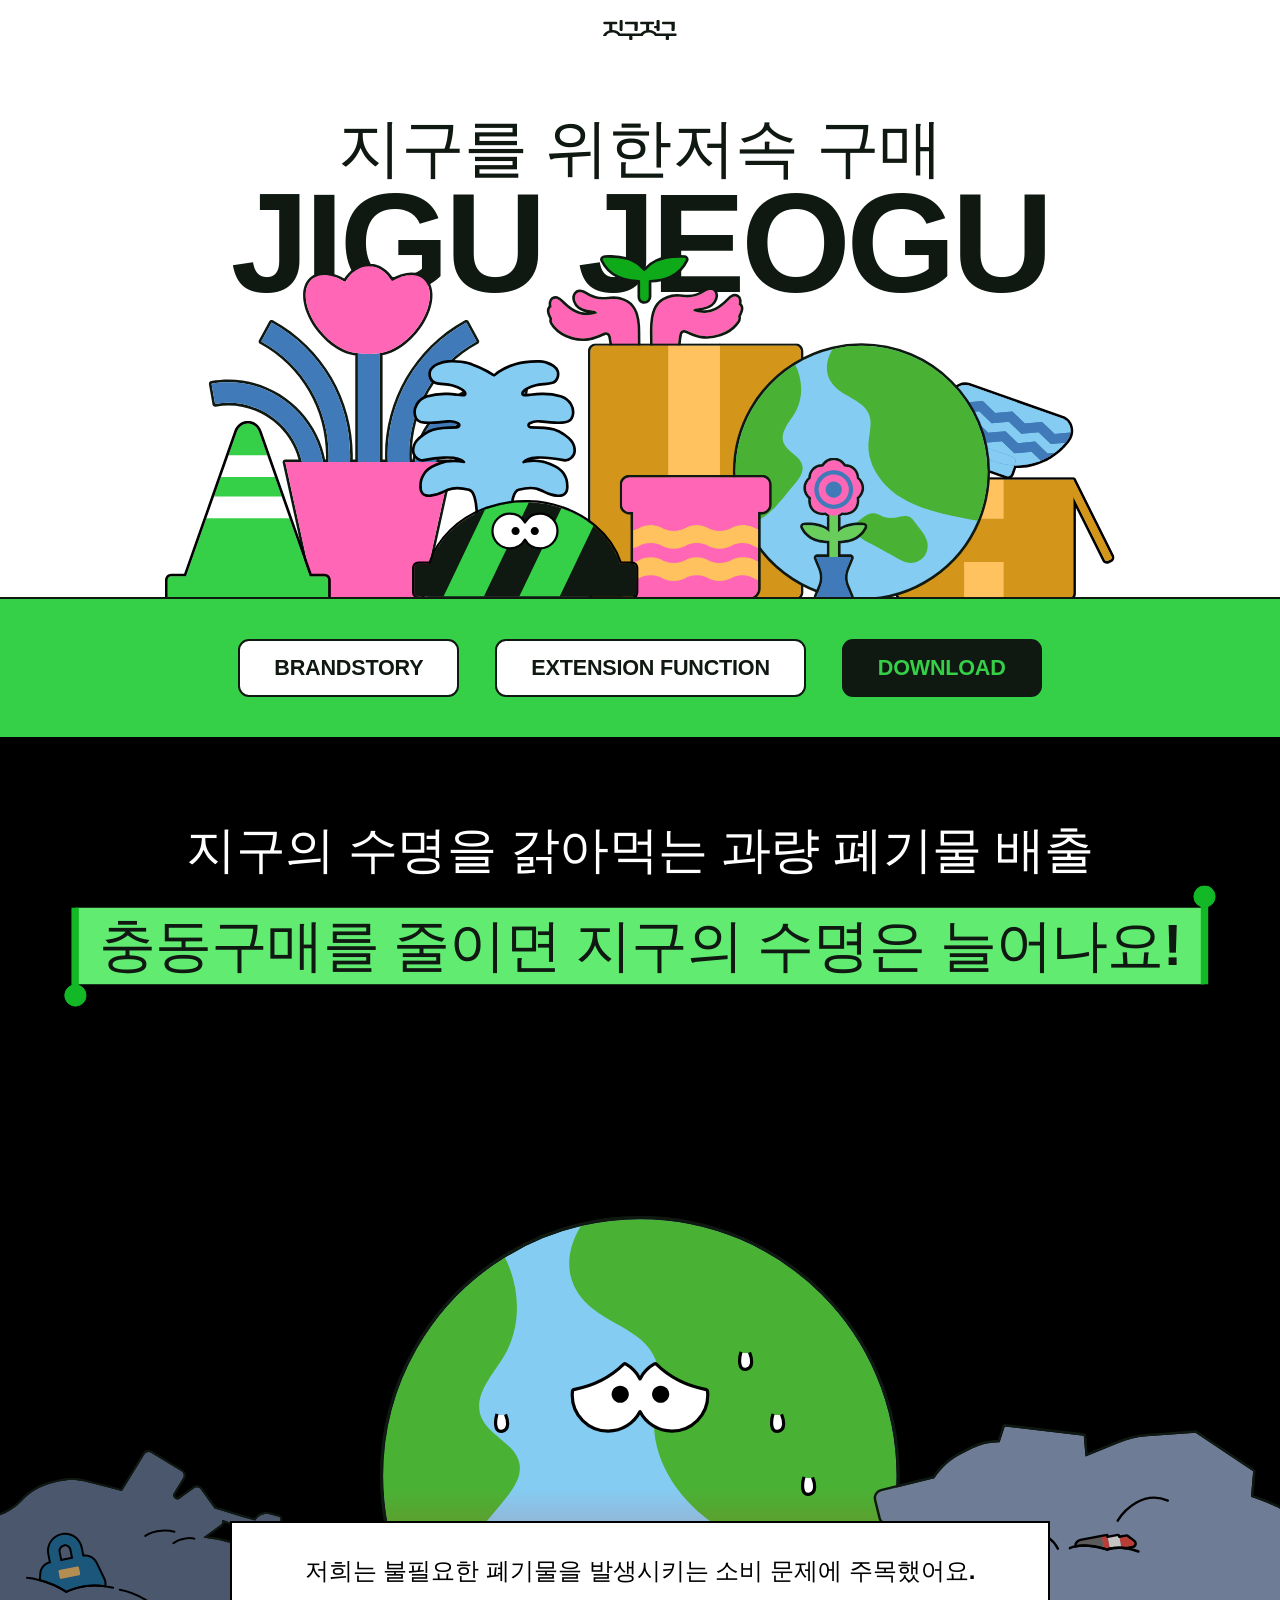
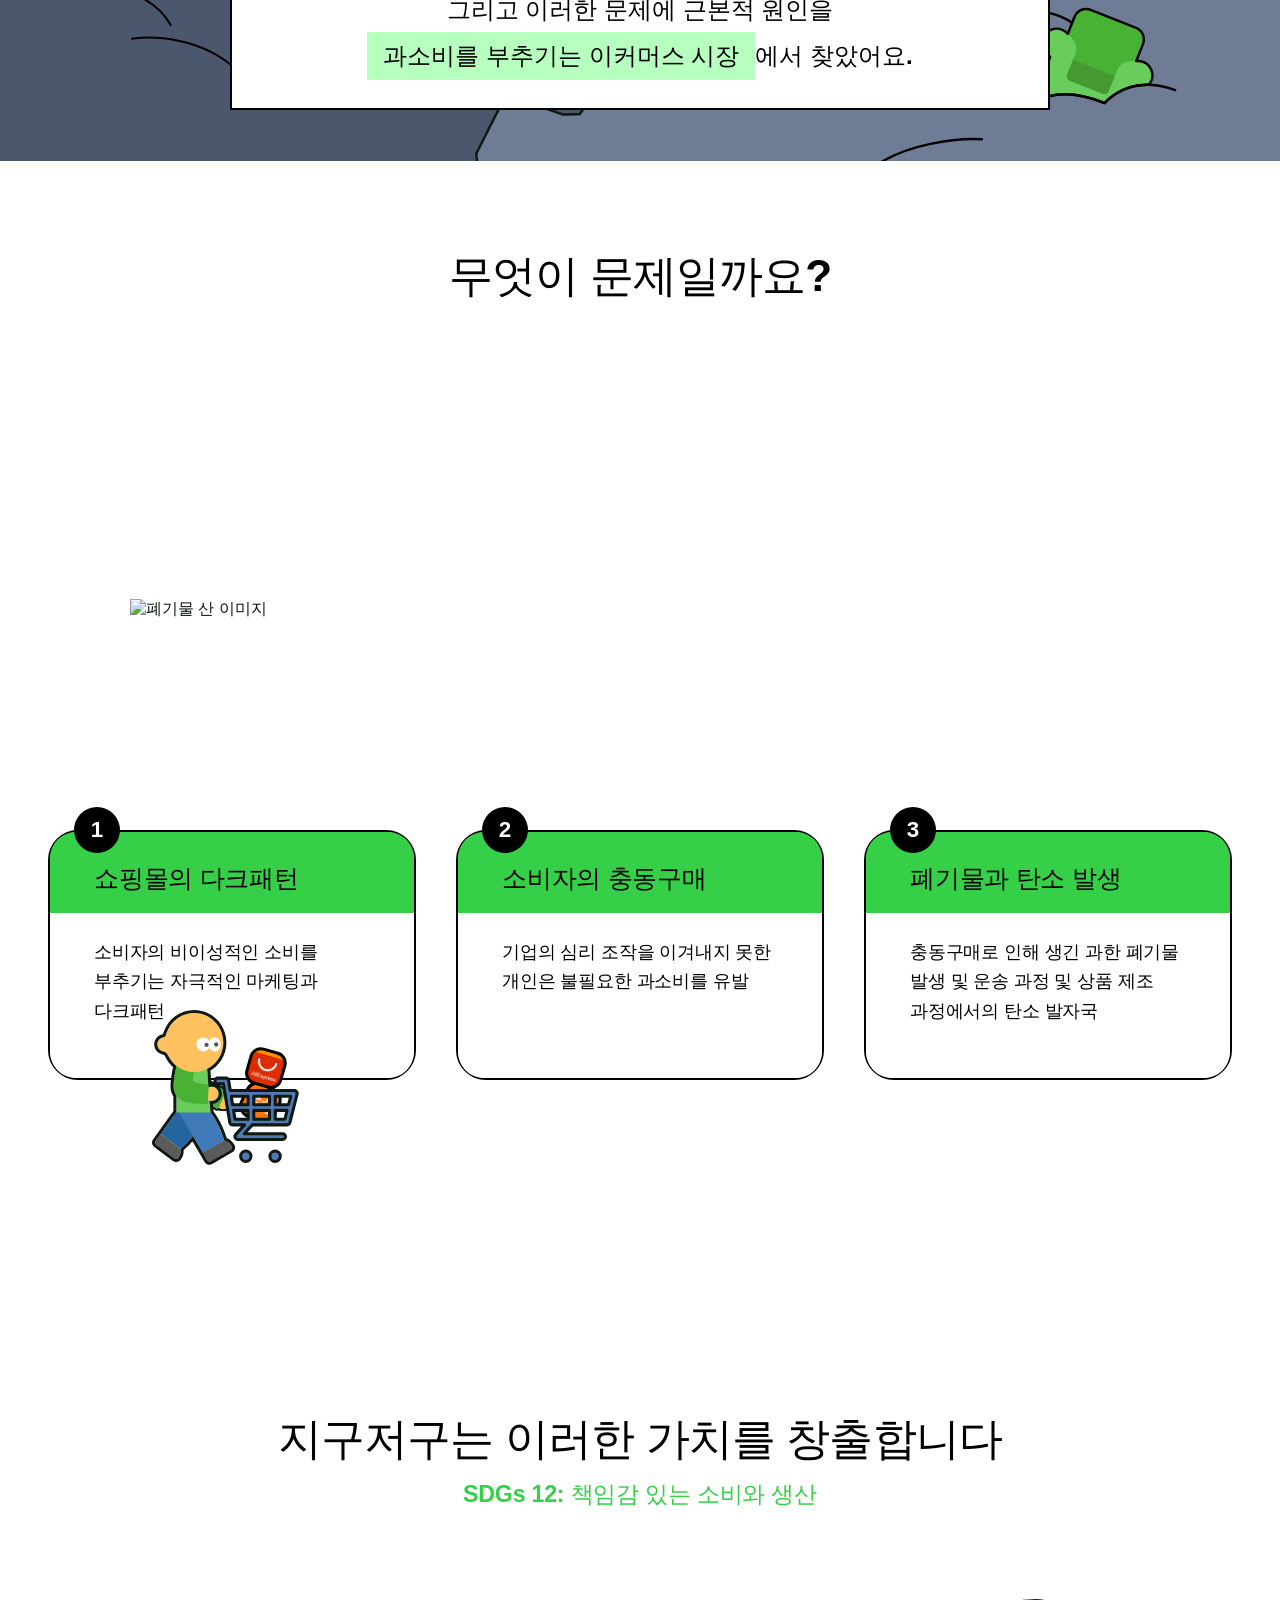
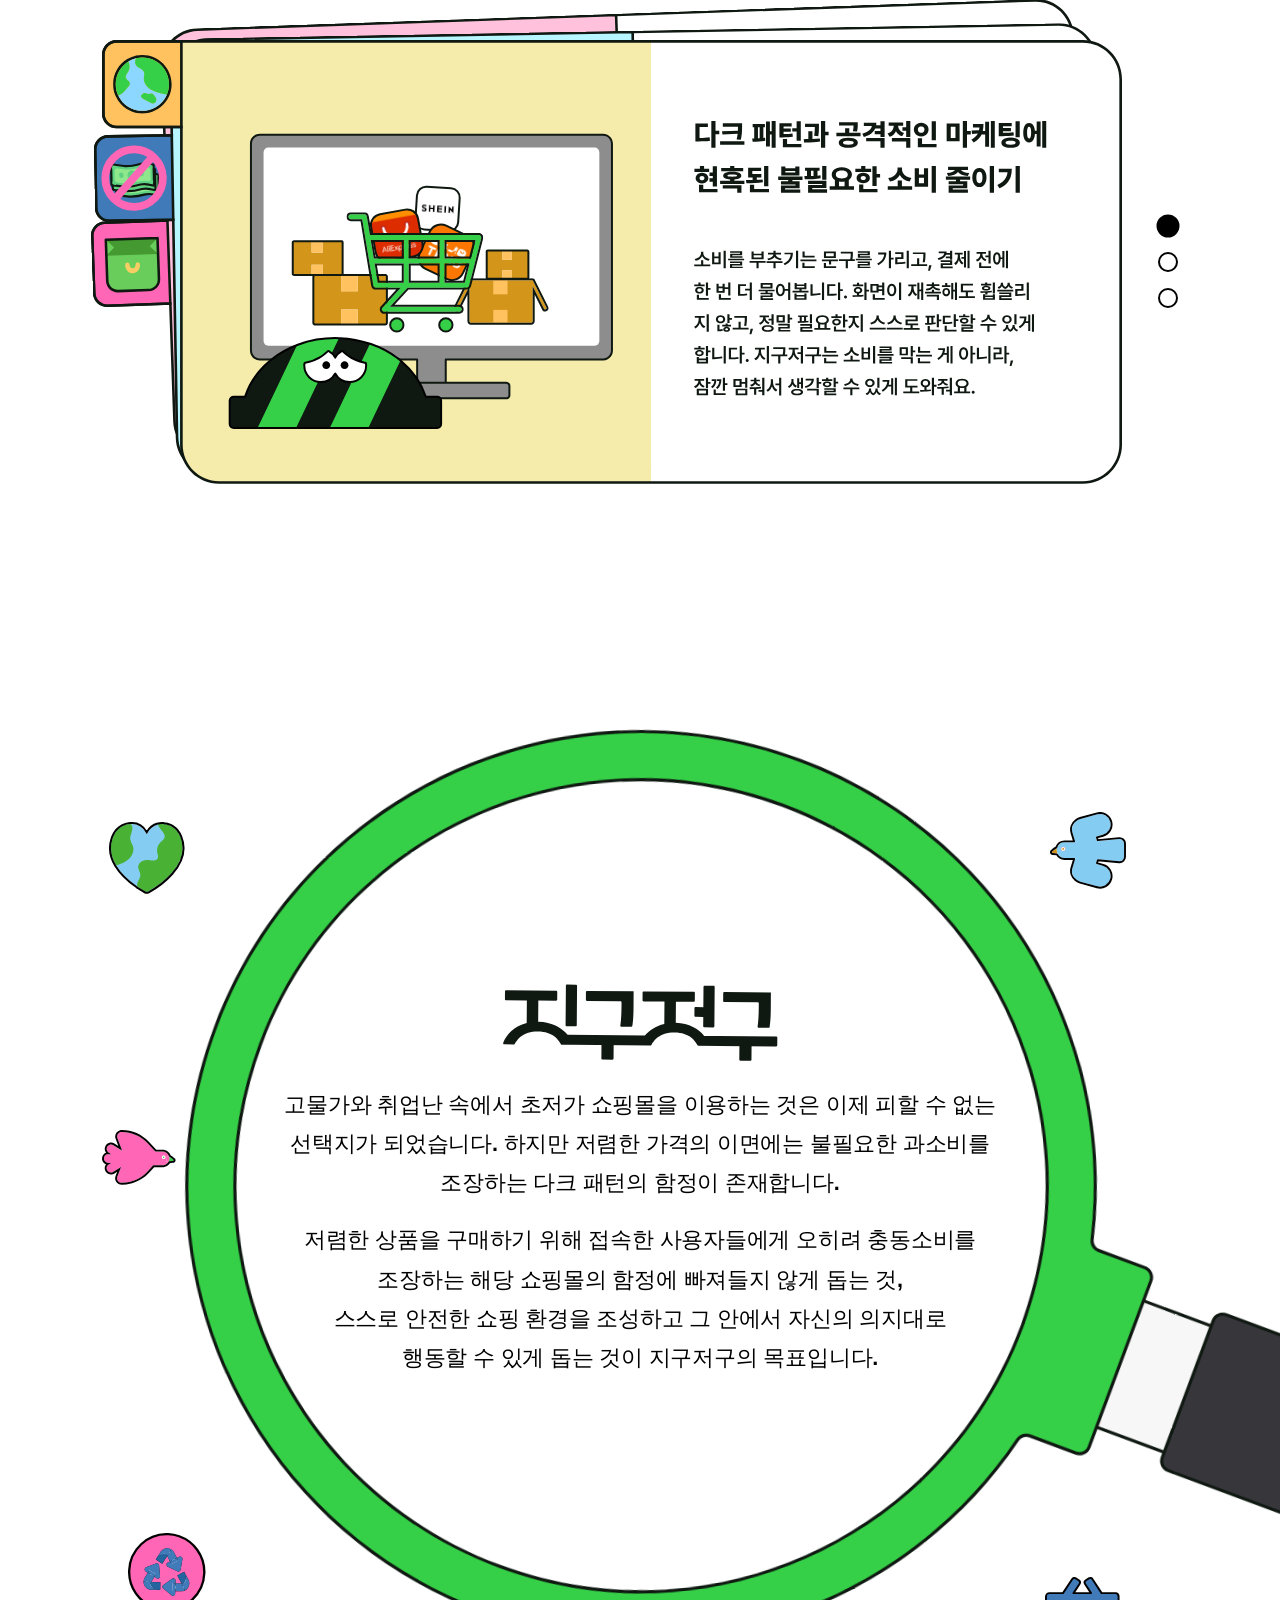
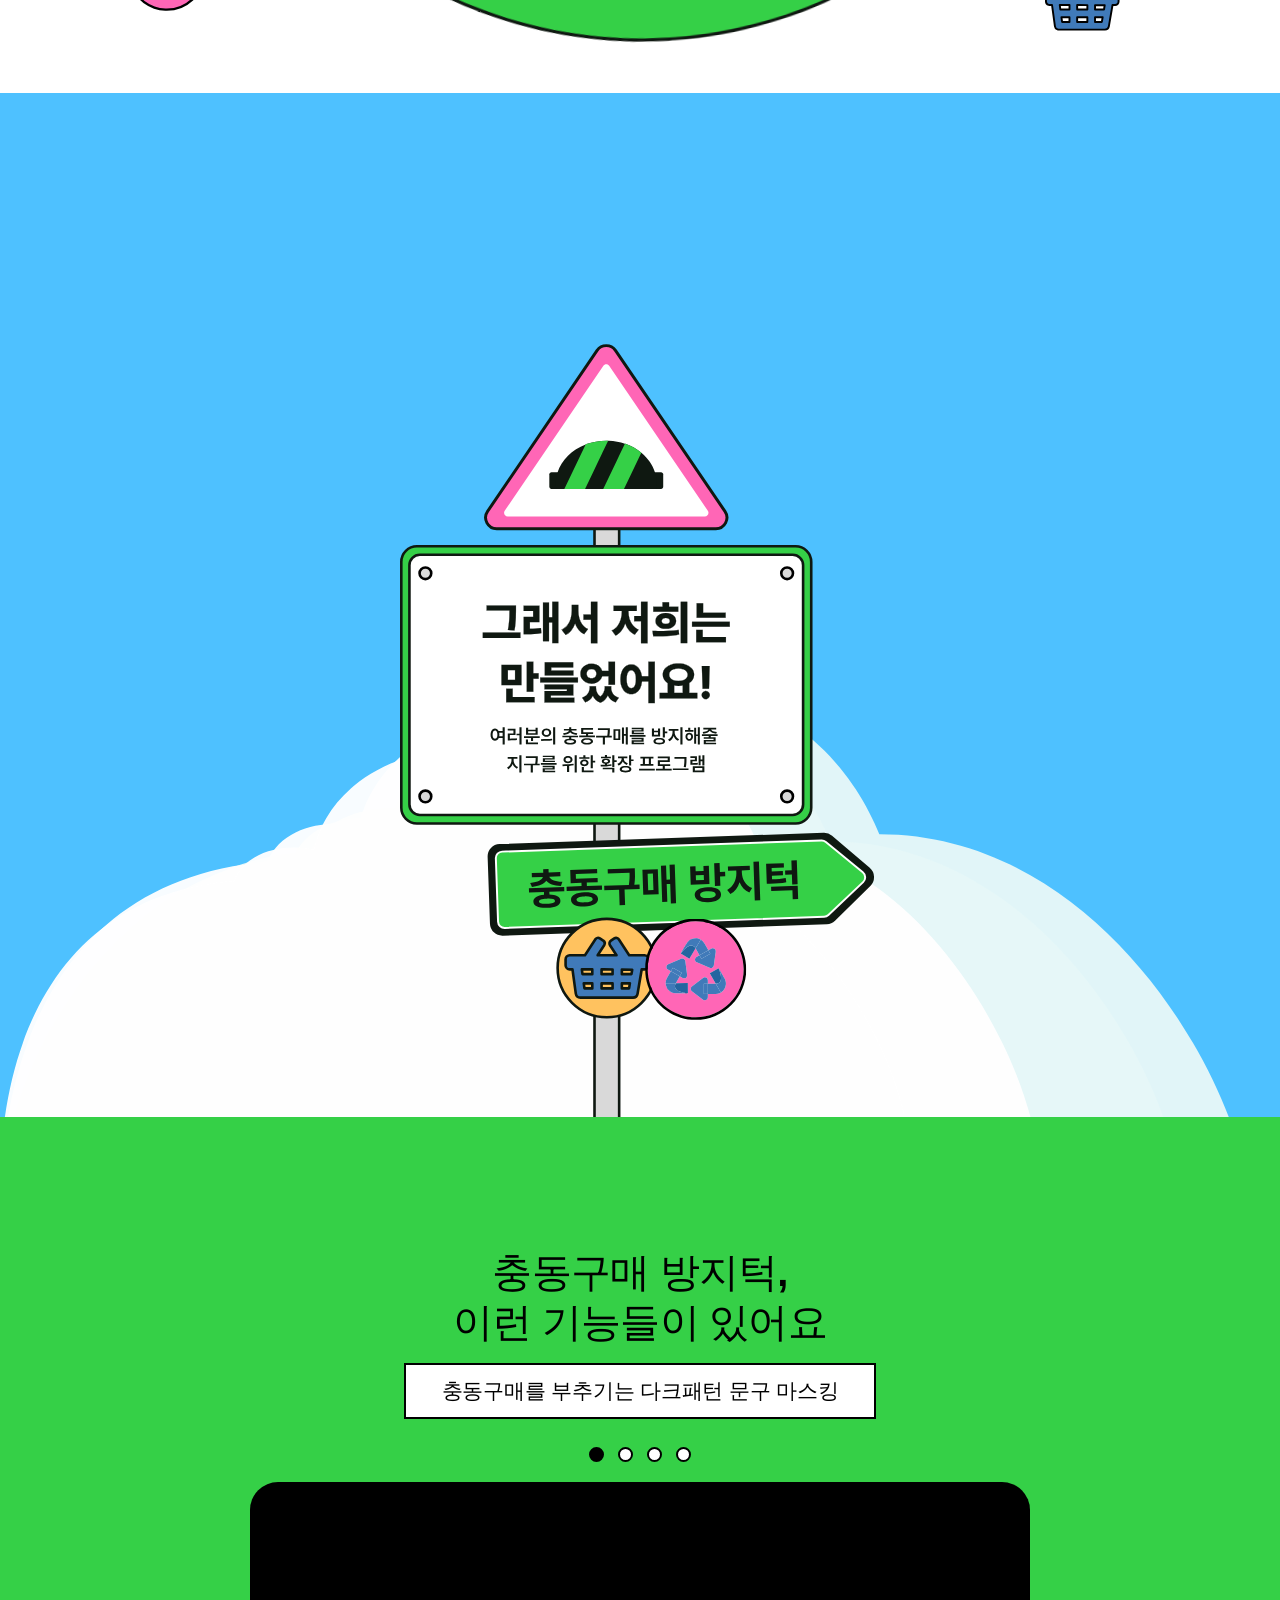
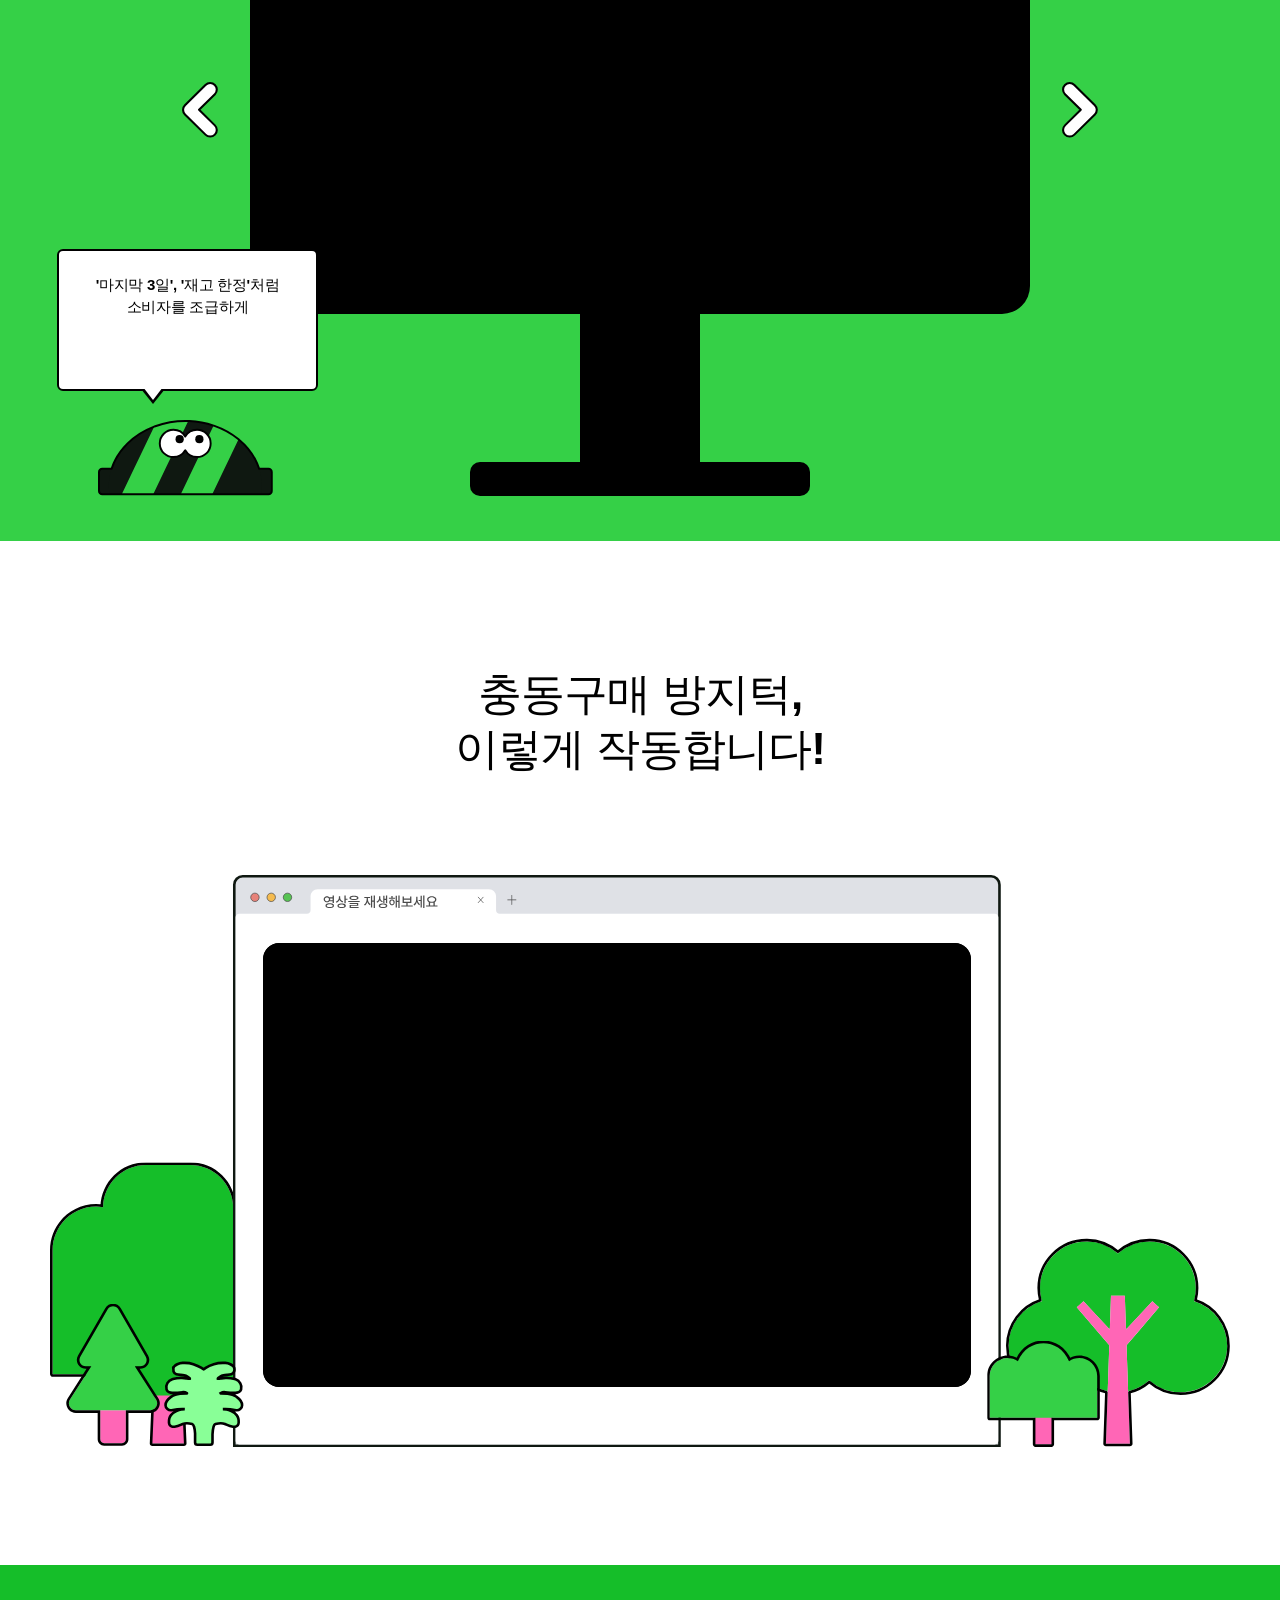
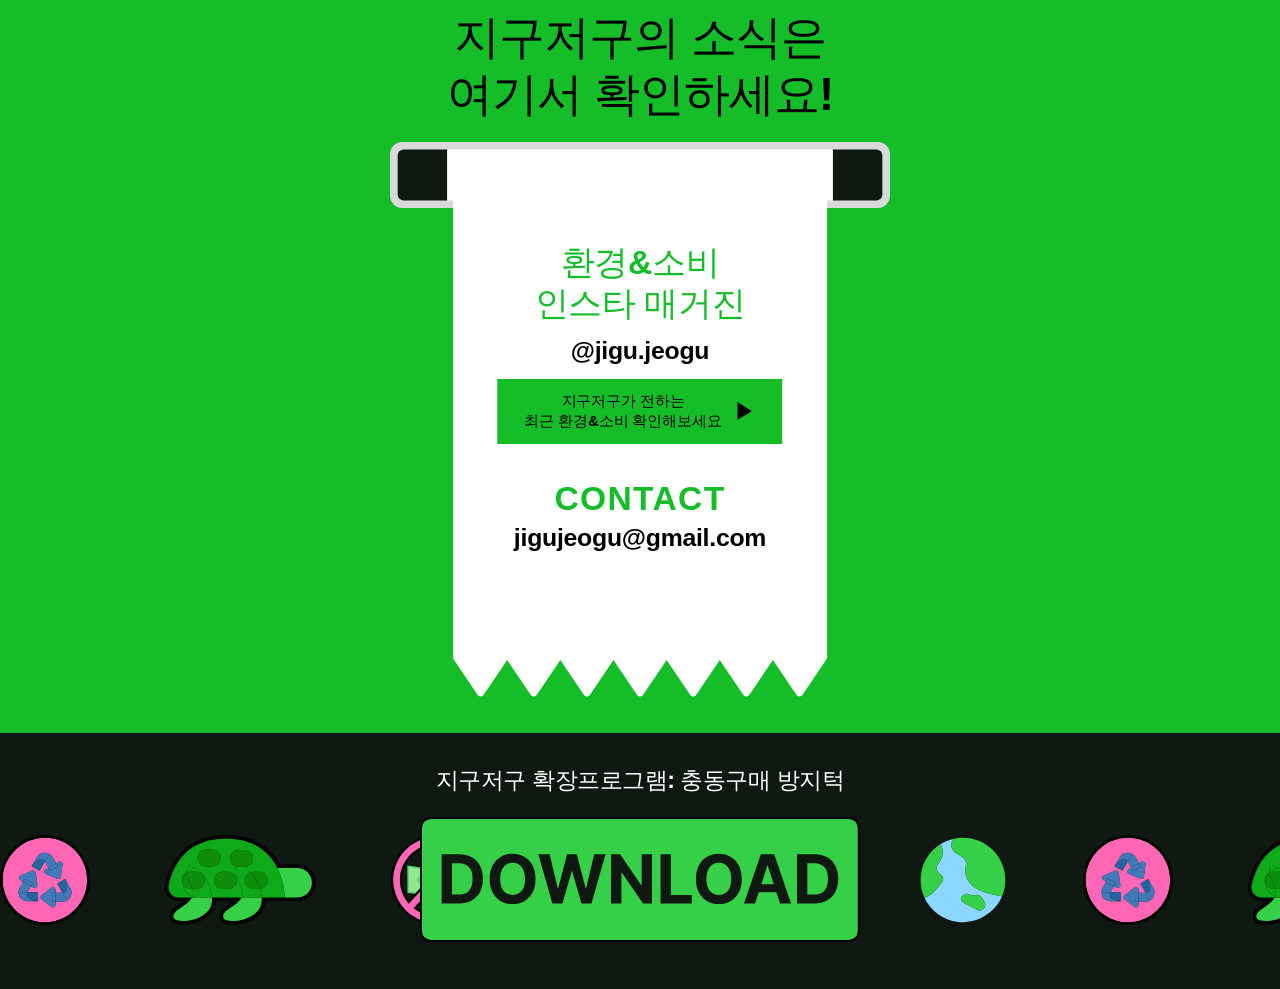
==== commit c8489253: "update" ====
--- a/home.html
+++ b/home.html
@@ -530,7 +530,7 @@
 
                     <!-- INNER SCREEN VIDEO CONTAINER (UNIFORM SURROUNDING BORDERS) -->
           <div class="sec8-video-screen-clip" id="sec8-video-container">
-            <iframe id="sec8-demo-video" class="sec8-demo-video" src="https://www.youtube.com/embed/of84nr4HCCc?rel=0&modestbranding=1&vq=hd1080" title="지구저구 시연 영상" frameborder="0" allow="accelerometer; autoplay; clipboard-write; encrypted-media; gyroscope; picture-in-picture; web-share" allowfullscreen></iframe>
+            <iframe id="sec8-demo-video" class="sec8-demo-video" src="https://www.youtube.com/embed/of84nr4HCCc?rel=0&modestbranding=1&vq=hd1080&enablejsapi=1" title="지구저구 시연 영상" frameborder="0" allow="accelerometer; autoplay; clipboard-write; encrypted-media; gyroscope; picture-in-picture; web-share" allowfullscreen></iframe>
             
             <a href="https://www.youtube.com/watch?v=of84nr4HCCc" target="_blank" class="sec8-mobile-video-thumb">
               <img src="https://img.youtube.com/vi/of84nr4HCCc/maxresdefault.jpg" alt="유튜브에서 시연 영상 보기">
@@ -688,15 +688,70 @@
   </div>
 
   <script src="merged-script.js"></script>
+  <script src="https://www.youtube.com/iframe_api"></script>
   <script>
     (function() {
+      // 새로고침 시 스크롤 위치 복원을 방지하고 항상 맨 위에서 시작하도록 설정
+      if ('scrollRestoration' in history) {
+        history.scrollRestoration = 'manual';
+      }
+
       let idleTimer;
+      let reloadInterval;
+      let isAutoScrolling = false;
       const idleTime = 20000; // 20 seconds
-
-      function resetTimer() {
+      let isVideoPlaying = false;
+
+      // 유튜브 플레이어 설정 (영상이 재생 중인지 확인)
+      let ytPlayer;
+      window.onYouTubeIframeAPIReady = function() {
+        ytPlayer = new YT.Player('sec8-demo-video', {
+          events: {
+            'onStateChange': function(event) {
+              if (event.data === YT.PlayerState.PLAYING) {
+                isVideoPlaying = true;
+                clearTimeout(idleTimer); // 영상 재생 중이면 타이머 정지
+              } else {
+                isVideoPlaying = false;
+                resetTimer(); // 일시정지 또는 종료 시 타이머 재시작
+              }
+            }
+          }
+        });
+      };
+
+      function resetTimer(e) {
+        // 자동 스크롤이 진행 중일 때
+        if (isAutoScrolling) {
+          // 브라우저의 부드러운 스크롤로 인한 이벤트는 무시
+          if (e && e.type === 'scroll') return;
+          
+          // 사용자가 직접 화면을 터치하거나 클릭하면 자동 스크롤/새로고침을 즉시 취소
+          isAutoScrolling = false;
+          clearInterval(reloadInterval);
+        }
+
         clearTimeout(idleTimer);
+        clearInterval(reloadInterval);
+        
+        // 영상이 재생 중일 때는 20초가 지나도 올라가지 않음
+        if (isVideoPlaying) return;
+
         idleTimer = setTimeout(function() {
+          isAutoScrolling = true;
           window.scrollTo({ top: 0, behavior: 'smooth' });
+          
+          let maxWait = 50; // 최대 5초 대기 (50 * 100ms)
+          reloadInterval = setInterval(function() {
+            // 스크롤이 맨 위에 도달했거나 5초가 경과한 경우
+            if (window.scrollY <= 1 || maxWait <= 0) {
+              clearInterval(reloadInterval);
+              isAutoScrolling = false;
+              window.scrollTo(0, 0); // 오차 방지용 강제 맨위 고정
+              window.location.reload();
+            }
+            maxWait--;
+          }, 100);
         }, idleTime);
       }
 
